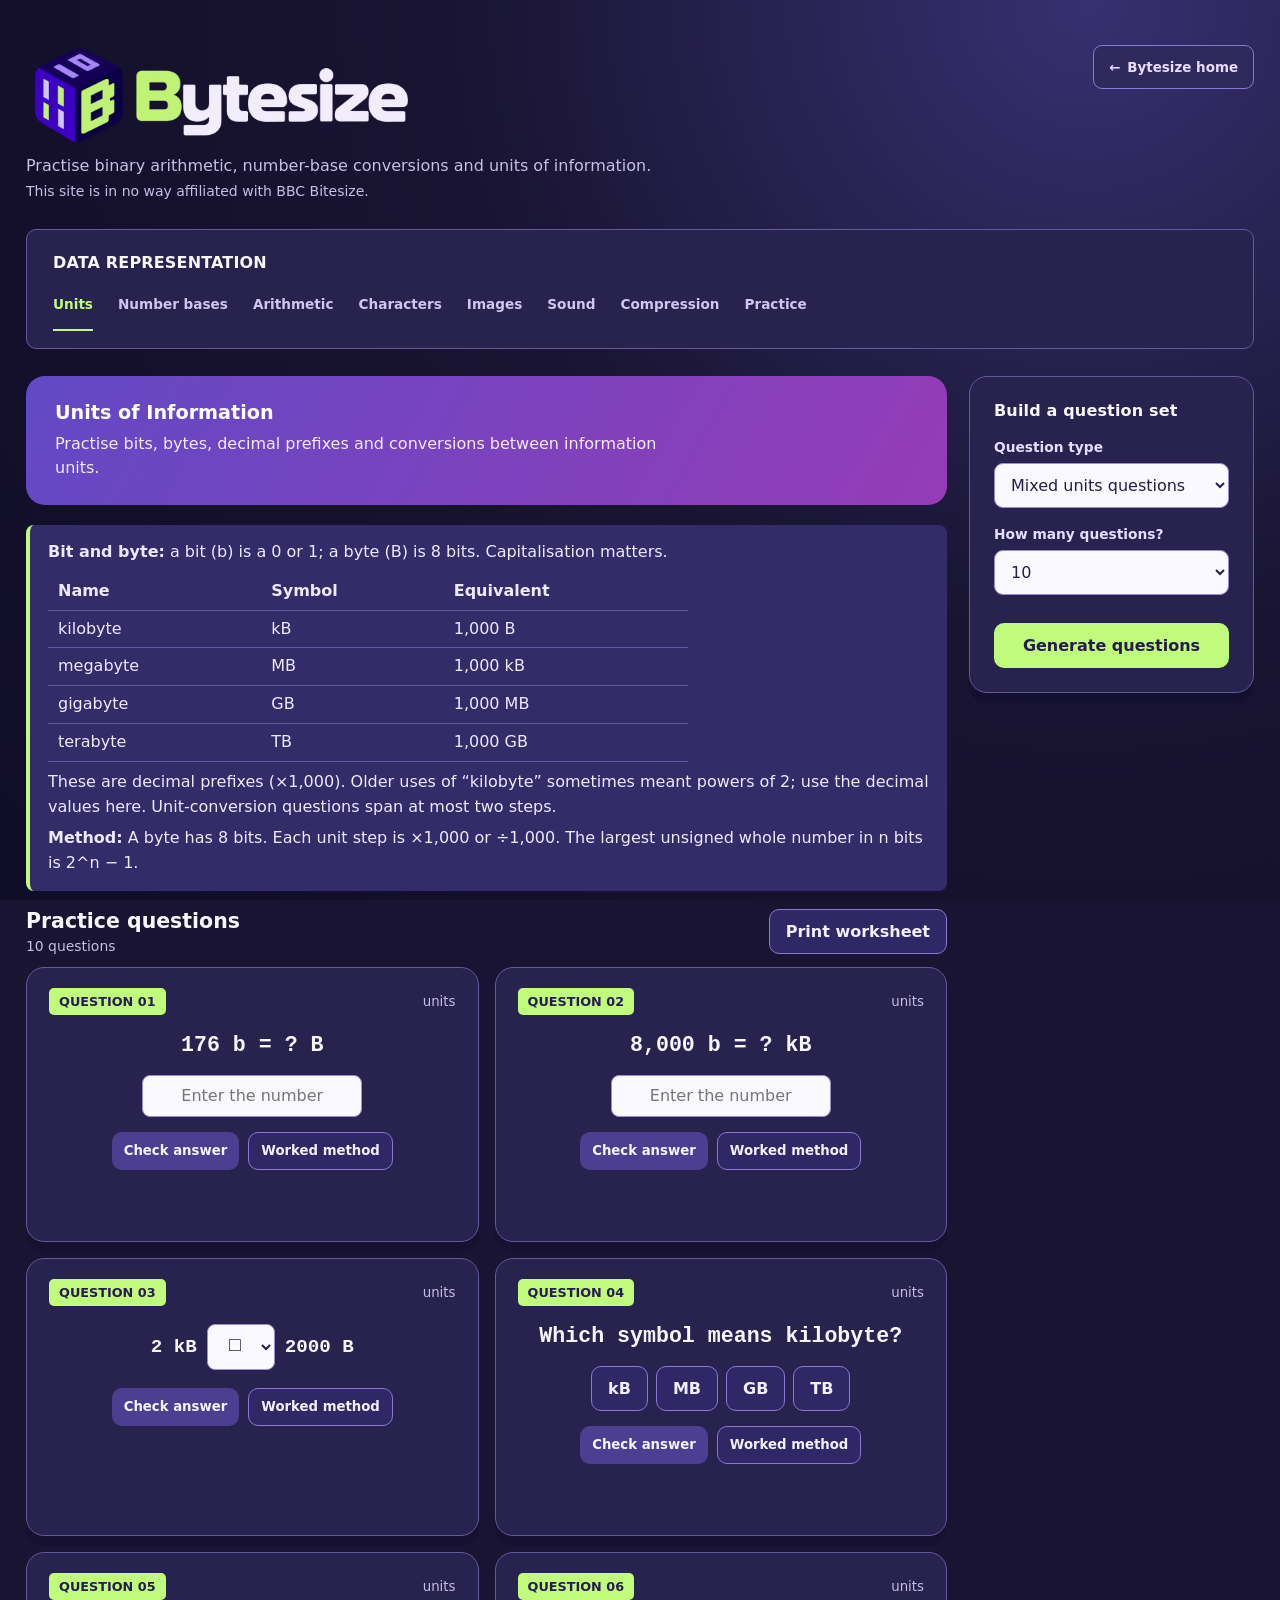
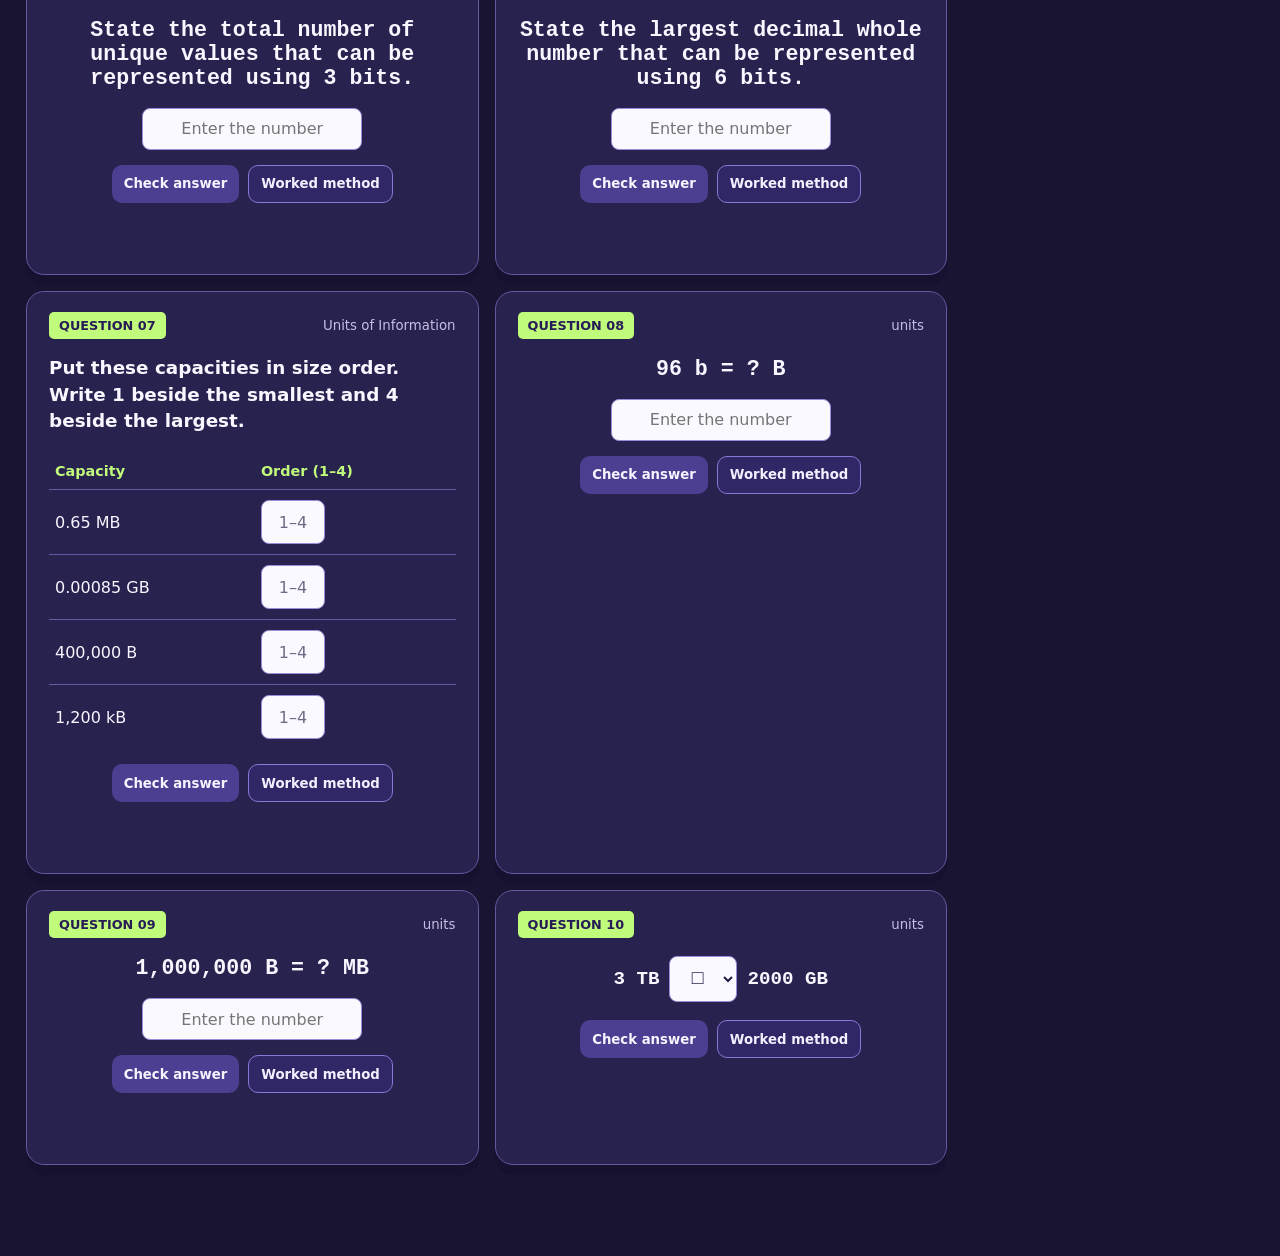
==== student/index.html @ 33aa5a90 "Publish current Bytesize student and teacher site" ====
<!doctype html>
<html lang="en">
<head>
  <meta charset="utf-8">
  <meta name="viewport" content="width=device-width, initial-scale=1">
  <meta name="theme-color" content="#102b46">
  <meta name="description" content="Practise binary addition and logical binary shifts with up to eight bits, instant feedback and printable questions.">
  <title>Bytesize | Computer Science Practice</title>
  <link rel="icon" type="image/svg+xml" href="data:image/svg+xml,%3Csvg xmlns='http://www.w3.org/2000/svg' viewBox='0 0 64 64'%3E%3Crect width='64' height='64' rx='14' fill='%23102b46'/%3E%3Ctext x='10' y='43' font-family='monospace' font-size='29' font-weight='bold' fill='%2365d1d0'%3E01%3C/text%3E%3C/svg%3E">
  <style>
    :root{font-family:Inter,ui-sans-serif,system-ui,-apple-system,BlinkMacSystemFont,"Segoe UI",sans-serif;color:#19334a;background:#eef4f6;font-size:16px}*{box-sizing:border-box}body{margin:0}button,input,select{font:inherit}button{cursor:pointer}button:focus-visible,input:focus-visible,select:focus-visible{outline:3px solid #eb9d39;outline-offset:3px}.shell{max-width:1220px;margin:auto;padding:28px 28px 70px}.mast{display:flex;align-items:center;gap:20px;margin-bottom:24px}.mark{width:54px;height:54px;border-radius:14px;background:#102b46;color:#66d4d0;display:grid;place-items:center;font:700 19px ui-monospace,monospace;letter-spacing:-.08em}.mast h1{font-size:clamp(1.55rem,3vw,2.2rem);line-height:1.15;letter-spacing:-.035em;margin:0}.mast p{margin:4px 0 0;color:#526c7e}.workspace{display:grid;grid-template-columns:275px minmax(0,1fr);gap:22px;align-items:start}.panel,.question{background:#fff;border:1px solid #d6e3e8;border-radius:18px;box-shadow:0 8px 30px rgba(20,60,80,.045)}.panel{padding:24px;position:sticky;top:24px}.panel h2{font-size:1rem;margin:0 0 19px;letter-spacing:.01em}.field{display:block;margin:18px 0}.field span{display:block;font-size:.86rem;font-weight:700;margin-bottom:8px}.field select,.field input{width:100%;min-height:45px;padding:9px 12px;border:1px solid #a9c0ca;border-radius:9px;background:#fff;color:#19334a}.field small{display:block;color:#607787;font-size:.78rem;line-height:1.45;margin-top:6px}.button{border:0;border-radius:10px;padding:12px 16px;font-weight:700;min-height:45px}.primary{background:#126c82;color:#fff}.primary:hover{background:#0e5367}.secondary{background:#e4f2f5;color:#145d72}.secondary:hover{background:#d5e9ee}.outline{background:#fff;border:1px solid #b6cbd2;color:#175b6b}.actions{display:flex;flex-wrap:wrap;gap:9px}.panel .button{width:100%;margin-top:10px}.lesson{background:#102b46;color:white;border-radius:18px;padding:25px 29px;margin-bottom:20px;display:flex;align-items:center;justify-content:space-between;gap:20px;overflow:hidden}.lesson h2{font-size:1.2rem;margin:0 0 8px}.lesson p{margin:0;color:#d1e7ec;line-height:1.5;max-width:640px}.lesson .chips{display:flex;gap:4px;transform:rotate(-8deg);flex-shrink:0}.chips b{background:#65d1d0;color:#102b46;display:grid;place-items:center;width:27px;height:33px;border-radius:5px;font-family:ui-monospace,monospace}.set-head{display:flex;justify-content:space-between;align-items:end;gap:14px;margin:0 0 13px}.set-head h2{margin:0;font-size:1.28rem}.set-head p{margin:5px 0 0;color:#617a88;font-size:.87rem}.set-head .actions{justify-content:flex-end}.questions{display:grid;grid-template-columns:repeat(2,minmax(0,1fr));gap:16px}.question{padding:20px 22px}.q-top{display:flex;justify-content:space-between;align-items:center;margin-bottom:16px}.badge{color:#146a7e;background:#e4f4f6;padding:6px 10px;border-radius:8px;font-weight:800;font-size:.8rem}.q-top small{color:#667f8e}.calculation{max-width:330px;margin:auto;font:600 1.25rem/1.48 ui-monospace,SFMono-Regular,Menlo,Consolas,monospace;letter-spacing:.1em}.digits{display:grid;grid-template-columns:repeat(8,1fr);text-align:center}.operand{display:flex;align-items:center}.operator{width:29px;margin-left:-29px;color:#14758a}.sum-line{border-top:2px solid #207b92;margin:9px 0 12px}.answer-row{display:flex;align-items:center;gap:10px;justify-content:center}.answer{width:235px;max-width:100%;border:1.5px solid #9db8c2;border-radius:8px;padding:9px 12px;color:#16394f;background:#f9fcfd;letter-spacing:.18em;font:600 1.13rem ui-monospace,monospace;text-align:left}.addition-answer{text-align:right}.answer::placeholder{letter-spacing:.18em;color:#a4b8bf}.q-actions{display:flex;gap:9px;align-items:center;justify-content:center;margin-top:15px}.q-actions button{font-size:.83rem;min-height:38px;padding:8px 12px}.feedback{min-height:23px;text-align:center;font-size:.85rem;margin:11px 0 0;color:#536d7d}.feedback.good{color:#167552;font-weight:700}.feedback.bad{color:#a34032;font-weight:700}.tip{border-top:1px solid #e0eaee;padding-top:12px;margin:12px 0 0;font-size:.83rem;line-height:1.5;color:#345265}.empty{padding:30px;text-align:center;color:#607787}.status{position:fixed;bottom:18px;right:18px;background:#102b46;color:white;padding:11px 16px;border-radius:9px;box-shadow:0 7px 25px #102b4633;z-index:2;font-size:.85rem}.visually-hidden{position:absolute;width:1px;height:1px;padding:0;margin:-1px;overflow:hidden;clip:rect(0,0,0,0);white-space:nowrap;border:0}
    [hidden]{display:none!important}.topic-nav{display:flex;gap:8px;margin:0 0 22px;border-bottom:1px solid #cddde3}.topic-nav button{border:0;border-bottom:3px solid transparent;background:transparent;color:#526c7e;font-weight:700;padding:12px 18px;min-height:48px}.topic-nav button[aria-selected="true"]{color:#115e73;border-bottom-color:#126c82}.shift-example{font:700 1.18rem/1.7 ui-monospace,monospace;letter-spacing:.06em;white-space:nowrap}.shift-calculation{text-align:center;margin:8px auto 16px}.shift-calculation strong{display:block;font:700 1.35rem ui-monospace,monospace;letter-spacing:.12em;color:#173c52}.shift-calculation span{display:block;color:#426477;font-size:.87rem;margin-top:8px}.shift-note{background:#e8f4f6;border-left:4px solid #2e8496;border-radius:8px;padding:14px 17px;line-height:1.55;margin:18px 0}.shift-note strong{color:#124e62}.scenarios{margin-top:26px}.scenarios h2{font-size:1.25rem}.scenario{padding:17px 20px;margin:12px 0}.scenario p{margin:0 0 12px;line-height:1.5}.scenario label{display:block;margin:9px 0;cursor:pointer}.scenario input{margin-right:8px;accent-color:#126c82}.scenario .feedback{text-align:left;margin:9px 0 0}.shift-workspace .lesson{align-items:center}
    @media(max-width:900px){.workspace{grid-template-columns:1fr}.panel{position:static;display:grid;grid-template-columns:repeat(3,1fr);gap:0 14px}.panel h2,.panel .button{grid-column:1/-1}.lesson .chips{display:none}}@media(max-width:680px){.shell{padding:20px 15px 55px}.mast{gap:12px;flex-wrap:wrap}.mast>a{margin-left:0!important}.panel{display:block}.lesson{padding:20px}.set-head{align-items:start;flex-direction:column}.set-head .actions{justify-content:start}.questions{grid-template-columns:1fr}.question{padding:19px 20px}.calculation{font-size:1.08rem}.operator{width:25px;margin-left:-25px}.answer{width:210px}.topic-nav button{flex:1;padding:10px 8px}}@media print{@page{size:A4;margin:14mm}body{background:white}.shell{max-width:none;padding:0}.mast{margin:0 0 12px}.mast>a,.mark,.panel,.lesson,.set-head .actions,.q-actions,.feedback,.tip,.status,.topic-nav,.scenarios,.shift-note{display:none!important}.workspace{display:block}.set-head{margin:0 0 9px}.questions{gap:8mm}.question{box-shadow:none;border:1px solid #adbfc5;break-inside:avoid;padding:13px 17px;border-radius:8px}.q-top{margin-bottom:10px}.answer{border:0;border-bottom:1px solid #879ca3;border-radius:0;background:none}.answer::placeholder{color:transparent}}

    .topic-choices{display:grid;gap:4px}.topic-choices label{display:flex;align-items:center;gap:9px;padding:8px 4px;cursor:pointer;line-height:1.3}.topic-choices input{width:18px;height:18px;flex:0 0 auto;accent-color:#126c82}.all-selection{gap:5px}.panel .all-selection .button{width:auto;flex:1;margin-top:9px;font-size:.82rem;padding:8px}
    .conversion-nav{flex-wrap:wrap;gap:2px 10px;margin-top:0;margin-bottom:22px}.conversion-nav button{font-size:.94rem;padding:12px 18px}.reference{background:#e8f4f6;border-left:4px solid #2e8496;border-radius:8px;padding:15px 18px;line-height:1.55;margin:0 0 18px}.reference p{margin:0 0 7px}.reference p:last-child{margin:0}.reference table{border-collapse:collapse;margin:8px 0;width:100%;max-width:640px}.reference th,.reference td{padding:6px 10px;border-bottom:1px solid #bbd5dd;text-align:left}.conversion-prompt{font:700 1.35rem ui-monospace,monospace;text-align:center;overflow-wrap:anywhere;margin:18px 0}.conversion-prompt span{display:block;font:400 .9rem Inter,ui-sans-serif,system-ui,sans-serif;color:#526c7e;margin:7px 0}.conversion-hint{color:#526c7e;text-align:center;margin:0 0 12px;font-size:.84rem}.unit-answer{width:100%;max-width:220px;min-height:42px;border:1px solid #9db8c2;border-radius:8px;text-align:center;background:#f9fcfd;color:#16394f}.unit-choices{display:flex;justify-content:center;gap:8px;flex-wrap:wrap}.unit-choices button{min-width:48px}.unit-choices button[aria-pressed="true"]{background:#126c82;color:#fff}.unit-card .answer-row{margin:12px 0}.unit-card .feedback{min-height:40px}
    @media(max-width:680px){.conversion-nav{gap:0 5px}.conversion-nav button{flex:1 1 auto;font-size:.94rem;padding:10px 8px}.reference{padding:13px}.reference table{font-size:.84rem}}
    @media print{.conversion-nav{display:none!important}.reference{border:0;padding:0;background:none}}
  
.preview-switch{display:flex;align-items:center;justify-content:space-between;gap:12px;flex-wrap:wrap;padding:10px max(18px,calc((100vw - 1360px)/2));font-size:.84rem;font-weight:700}.preview-switch nav{display:flex;gap:13px;flex-wrap:wrap}.preview-switch a{text-decoration:underline;text-underline-offset:3px}.preview-switch a:focus-visible{outline:3px solid #eb9d39;outline-offset:3px}@media print{.preview-switch{display:none!important}}

:root{color:#f6f5ff;background:#181431}body{background:radial-gradient(circle at 85% 0%,#373071 0,#181431 45%,#100d28 100%);background-attachment:fixed;min-height:100vh}.preview-switch{background:#100d27;color:#e6e1ff;border-bottom:1px solid #594c99}.preview-switch a{color:#baff70}.shell{max-width:1360px;padding:30px 26px 85px}.mast{margin-bottom:27px;gap:16px}.mast h1{font-size:clamp(2.2rem,4vw,3rem);color:#fcfaff;letter-spacing:-.06em}.mast p{color:#c5bfe4}.mark{background:#bcfa74;color:#231a48;border-radius:4px;transform:rotate(-4deg);box-shadow:6px 6px 0 #604fd0}.topic-nav{border:0;gap:8px;margin-bottom:27px}.conversion-nav button,.conversion-nav .topic-link{border:1px solid #695caf;border-radius:999px;min-height:42px;background:#2a2454;color:#e4dfff;padding:9px 17px;font-size:.91rem}.conversion-nav .topic-link{display:inline-flex;align-items:center;text-decoration:none;font-weight:700;white-space:nowrap}.conversion-nav .topic-link:hover{border-color:#c1fb7b}.topic-nav button[aria-selected=true]{color:#201844;background:#c1fb7b;border-color:#c1fb7b}.workspace{grid-template-columns:minmax(0,1fr) 285px;gap:22px}.workspace>aside{grid-column:2;grid-row:1}.workspace>main{grid-column:1;grid-row:1;min-width:0}.panel,.question{background:#28224f;border:1px solid #64589e;color:#f9f6ff;border-radius:18px;box-shadow:0 10px 0 rgba(12,8,41,.22)}.panel{top:20px}.panel h2,.set-head h2,.scenarios h2{color:#faf7ff}.field span{color:#e5dfff}.field small,.set-head p,.q-top small,.feedback,.tip{color:#c5bfe4}.lesson{background:linear-gradient(120deg,#6249c5,#953cb7);border-radius:19px}.lesson p{color:#f7eaff}.lesson .chips b{background:#c1fb7b;color:#261b56}.badge{background:#c1fb7b;color:#271b56;border-radius:5px}.primary{background:#c1fb7b;color:#251a52}.primary:hover{background:#d8ffac}.secondary{background:#4c3f91;color:#f7f4ff}.outline{background:#302767;color:#f4efff;border-color:#8a78d6}.operator{color:#c7fc91}.sum-line{border-color:#c1fb7b}.reference,.shift-note{background:#342c69;border-left-color:#c1fb7b;color:#ede9ff}.reference th,.reference td{border-bottom-color:#6559a4}.conversion-prompt span,.shift-calculation span{color:#d0c7ee}.shift-calculation strong{color:#fff}.unit-choices button[aria-pressed=true]{background:#c1fb7b;color:#261b56}.tip{border-color:#6155a1}.answer,.unit-answer,.field input,.field select{background:#faf9ff;color:#241e47;border-color:#9b8cda}.topic-choices label{color:#f0eaff}.topic-choices input{accent-color:#c1fb7b}.status{background:#c1fb7b;color:#261b56}
@media(max-width:950px){.workspace{grid-template-columns:1fr}.workspace>aside,.workspace>main{grid-column:auto;grid-row:auto}}
@media(max-width:680px){.conversion-nav button{flex:1 1 auto}.shell{padding:20px 15px 55px}}
@media print{body,:root{background:white;color:#19334a}.preview-switch{display:none!important}.workspace{display:block}.panel,.question{background:white;color:#19334a;border-color:#adbfc5}}


.mast{display:block}.logo-heading{margin:0}.site-logo{display:block;width:clamp(250px,34vw,390px);height:auto;max-width:100%}.mast p{margin:-4px 0 0;color:#c5bfe4}@media(max-width:680px){.site-logo{width:min(310px,100%)}.mast p{margin-top:0}}@media print{.site-logo{display:none}.logo-heading::after{content:"Bytesize";display:block;font-size:1.5rem;color:#19334a}.mast p{color:#19334a}}
.mast .disclaimer{margin-top:7px;color:#c5bfe4;font-size:.875rem;line-height:1.4}

.rank-card{min-width:0}.rank-prompt{font-size:1.15rem;font-weight:700;line-height:1.45;margin:8px 0 18px}.rank-table{width:100%;border-collapse:collapse}.rank-table th,.rank-table td{padding:10px 6px;border-bottom:1px solid #6559a4;text-align:left}.rank-table th{color:#c1fb7b;font-size:.9rem}.rank-table tr:last-child td{border-bottom:0}.rank-table input{width:64px;max-width:100%;min-height:44px;text-align:center;background:#faf9ff;color:#241e47;border:1px solid #9b8cda;border-radius:8px}.rank-table input::placeholder{color:#716a86}@media(max-width:680px){.rank-table th,.rank-table td{padding:10px 5px}}
@media print{.rank-table input{border:0;border-bottom:1px solid #879ca3;border-radius:0;background:white}.rank-table input::placeholder{color:transparent}}

.answer-row:empty{display:none}.compare-line{display:flex;align-items:center;justify-content:center;gap:10px;flex-wrap:wrap;font:700 1.2rem ui-monospace,monospace}.compare-select{width:68px;min-height:46px;border:1px solid #9b8cda;border-radius:8px;background:#faf9ff;color:#241e47;text-align:center;font:700 1.2rem ui-monospace,monospace}.compare-line span{display:inline!important;margin:0!important;color:inherit!important;font:inherit!important}@media print{.compare-select{background:white;border:0;border-bottom:1px solid #879ca3;border-radius:0}}

/* Bitmap quiz inside the main, single-file experience. */
#bitmap-section .bitmap-layout{display:grid;grid-template-columns:minmax(0,1.08fr) minmax(340px,.92fr);gap:22px;align-items:start}#bitmap-section .panel{position:static;min-width:0;padding:22px}#bitmap-section .panel h2{font-size:1.3rem;margin:0 0 12px}#bitmap-section .image-head{display:flex;align-items:center;justify-content:space-between;gap:12px;flex-wrap:wrap}#bitmap-section .hint{color:#d0c7ee;line-height:1.5;margin:0 0 18px}#bitmap-section .pixel-stage{overflow:auto;max-width:100%;background:#342c69;border:1px solid #6559a4;border-radius:10px;padding:20px;text-align:center}#bitmap-section .pixel-frame{display:inline-block;position:relative;line-height:0;padding:0 0 24px 24px;margin:18px 0 0 4px}#bitmap-section .pixel-frame canvas{display:block;border:2px solid #c1fb7b;image-rendering:pixelated;max-width:none}#bitmap-section .axis{position:absolute;color:#ded5ff;font-size:14px;line-height:1;font-weight:700}#bitmap-section .axis.top{top:-15px;left:50%;transform:translateX(-50%)}#bitmap-section .axis.left{top:50%;left:-15px;transform:translateY(-50%) rotate(-90deg);white-space:nowrap}#bitmap-section .palette-wrap{margin-top:18px}#bitmap-section .palette-title{font-weight:700;margin:0 0 8px}#bitmap-section .palette-scroll{overflow-x:auto;max-width:100%}#bitmap-section .palette-table{border:1px solid #6559a4;border-collapse:collapse;width:max-content}#bitmap-section .palette-table td{padding:0;border-right:1px solid #6559a4}#bitmap-section .swatch{display:block;width:28px;height:28px}#bitmap-section .binary-hint{margin-top:18px}#bitmap-section .binary-hint summary{cursor:pointer;display:inline-block;border:2px solid #8a78d6;border-radius:9px;padding:11px 16px;font-weight:750;color:#f4efff;background:#302767}#bitmap-section .binary-hint summary:hover{background:#40347d}#bitmap-section .binary-hint summary:focus-visible{outline:3px solid #c1fb7b;outline-offset:3px}#bitmap-section .binary-grid-wrap{overflow:auto;max-width:100%;margin-top:12px;background:#342c69;padding:12px;border-radius:8px}#bitmap-section .binary-grid{display:grid;width:max-content;gap:1px;background:#6559a4;border:1px solid #6559a4}#bitmap-section .binary-cell{font-family:ui-monospace,SFMono-Regular,Consolas,monospace;font-size:13px;line-height:1.2;text-align:center;padding:7px 4px;min-width:34px;background:#faf9ff;color:#241e47}#bitmap-section .note{color:#d0c7ee;font-size:.96rem;line-height:1.5;margin:16px 0 0}#bitmap-section form{display:grid;gap:14px}#bitmap-section .question{background:#30295c;border:1px solid #6559a4;border-radius:12px;padding:15px;box-shadow:none}#bitmap-section .question label{display:block;font-weight:690;line-height:1.4;margin-bottom:10px}#bitmap-section .answer-line{display:flex;align-items:center;gap:9px}#bitmap-section .question input{width:130px;max-width:65%;border:2px solid #9b8cda;border-radius:8px;padding:10px 12px;font:inherit;font-size:1.1rem;background:#faf9ff;color:#241e47}#bitmap-section .question input:focus{outline:3px solid #c1fb7b;outline-offset:2px}#bitmap-section .unit{font-weight:650;color:#d0c7ee}#bitmap-section .feedback{min-height:0;margin:10px 0 0;line-height:1.45;font-weight:650;text-align:left}#bitmap-section .feedback:empty{display:none}#bitmap-section .correct{background:#204839;border-color:#75d6a5}#bitmap-section .correct .feedback{color:#b9f9d4}#bitmap-section .incorrect{background:#542d49;border-color:#eb9aaa}#bitmap-section .incorrect .feedback{color:#ffd1d9}#bitmap-section .actions{display:flex;flex-wrap:wrap;gap:10px;margin-top:6px}#bitmap-section button{font:inherit;font-weight:750;border-radius:9px;padding:12px 17px;cursor:pointer;min-height:46px}#bitmap-section button:focus-visible{outline:3px solid #c1fb7b;outline-offset:3px}#bitmap-section .primary{background:#c1fb7b;color:#251a52;border:2px solid #c1fb7b}#bitmap-section .primary:hover{background:#d8ffac}#bitmap-section .secondary{background:#302767;color:#f4efff;border:2px solid #8a78d6}#bitmap-section .secondary:hover{background:#40347d}#bitmap-section .summary{min-height:1.5em;font-weight:750;color:#c1fb7b;margin:15px 0 0}@media(max-width:820px){#bitmap-section .bitmap-layout{grid-template-columns:1fr}#bitmap-section .panel{padding:18px}#bitmap-section .pixel-stage{padding:12px}}@media print{#bitmap-section .panel{box-shadow:none}#bitmap-section .binary-hint{display:none}}

/* Clearly show completed answers across the entire card. */
.unit-card{transition:background-color .22s ease,border-color .22s ease,box-shadow .22s ease}.unit-card:has(.feedback.good){background:#214c43;border-color:#8ce7ae;box-shadow:0 9px 0 rgba(11,36,30,.3),0 0 0 1px rgba(167,255,198,.16)}.unit-card:has(.feedback.good) .feedback.good{color:#c7ffdc}.unit-card:has(.feedback.good) .q-top small{color:#d2f5de}@media print{.unit-card:has(.feedback.good){background:white;color:#19334a;border-color:#adbfc5;box-shadow:none}}

/* Keep the Full Practice controls reachable within a short viewport. */
@media (min-width:600px){#all-practice-section>aside.panel{max-height:calc(100dvh - 40px);overflow-y:auto;overscroll-behavior:contain;scrollbar-color:#8a78d6 #28224f;scrollbar-width:thin}#all-practice-section>aside.panel:focus-visible{outline:3px solid #c1fb7b;outline-offset:3px}}

/* Use the same whole-card success state across every practice topic. */
.question:has(> .feedback.good){background:#214c43;border-color:#8ce7ae;box-shadow:0 9px 0 rgba(11,36,30,.3),0 0 0 1px rgba(167,255,198,.16);color:#f4fff7;transition:background-color .22s ease,border-color .22s ease,box-shadow .22s ease}
.question:has(> .feedback.good) .feedback.good{color:#c7ffdc}
.question:has(> .feedback.good) .q-top small,.question:has(> .feedback.good) .conversion-prompt span,.question:has(> .feedback.good) .shift-calculation span,.question:has(> .feedback.good) .tip{color:#d2f5de}
@media print{.question:has(> .feedback.good){background:white;color:#19334a;border-color:#adbfc5;box-shadow:none}}
@media print{.question input::placeholder{color:transparent!important;opacity:0!important}}
.effect-prompt{font-size:1.04rem;line-height:1.55;margin:5px 0 20px}
.shift-direction-options{border:0;padding:0;margin:18px 0}.shift-direction-options legend{font-size:.86rem;font-weight:700;margin-bottom:8px}.shift-direction-options label{display:inline-flex;align-items:center;gap:6px;margin-right:18px;cursor:pointer}.shift-direction-options input{accent-color:#c1fb7b;width:18px;height:18px}

.bitmap-extra{margin-top:32px}.bitmap-extra h3{font-size:1.15rem;margin:0 0 12px}.bitmap-extra p{line-height:1.55}.bitmap-extra .set-head{margin-top:24px}.bitmap-extra select{font:inherit;padding:8px;border-radius:8px}.bitmap-extra textarea{width:100%;min-height:100px;font:inherit;padding:10px;border-radius:8px;background:#faf9ff;color:#241e47}.bitmap-extra .model-answer{margin-top:12px;line-height:1.55}.bitmap-extra pre{font-size:1rem;line-height:1.8;overflow:auto}.mini-pixel-grid{display:grid;grid-template-columns:repeat(6,36px);gap:2px;width:max-content;border:2px solid #9b8cda;background:#9b8cda;margin:16px 0}.mini-pixel-grid .pixel{width:36px;height:36px;padding:0!important;border:0!important;border-radius:0!important;min-height:36px!important}.mini-pixel-grid button:focus-visible{outline:3px solid #c1fb7b;outline-offset:2px;z-index:1}.code-key{display:flex;gap:14px;flex-wrap:wrap;margin:15px 0}.code-key span{display:inline-flex;align-items:center;gap:7px}.code-key i{width:25px;height:25px;border:1px solid #9b8cda}.encode-row{display:flex;align-items:center;gap:10px;margin:10px 0}.encode-row input{width:100%!important;max-width:100%!important;min-width:0}.bitmap-extra .question label{font-size:1rem}.bitmap-extra .correct{background:#214c43;border-color:#8ce7ae}@media(max-width:550px){.bitmap-extra .questions{grid-template-columns:1fr}.bitmap-extra .set-head{flex-direction:column;align-items:flex-start}}@media print{.bitmap-extra .set-head button,.bitmap-extra .q-actions,.bitmap-extra .model-answer{display:none!important}.bitmap-extra textarea::placeholder{color:transparent!important}.mini-pixel-grid .pixel{-webkit-print-color-adjust:exact;print-color-adjust:exact}.bitmap-extra .question{break-inside:avoid}}


#character-encoding-section{min-width:0}.encoding-intro{line-height:1.6;color:#ded5ff}.encoding-controls{margin:24px 0;display:flex;gap:12px;flex-wrap:wrap;align-items:center}.encoding-controls p{flex-basis:100%;font-weight:700;color:#c1fb7b}.encoding-sources{padding:18px;border:1px solid #6559a4;border-radius:12px;line-height:1.6}.encoding-sources a{color:#c1fb7b}.encoding-sources li{margin:10px 0}.encoding-card{min-width:0}.encoding-card h3{font-size:1.12rem;margin:0 0 12px}.encoding-card p{line-height:1.55}.encoding-card table{border-collapse:collapse;width:100%;margin:12px 0}.encoding-card th,.encoding-card td{padding:8px;border:1px solid #8a78d6;text-align:center}.encoding-card th{font-size:.9rem}.encoding-card input[type=text]{width:100%;min-width:0;max-width:100%;padding:10px;background:#faf9ff;color:#241e47;border:1px solid #9b8cda;border-radius:6px;font:inherit}.encoding-card label{display:block;margin:12px 0 6px}.encoding-card textarea{width:100%;min-height:115px;padding:10px;border-radius:8px;font:inherit;color:#241e47;background:#faf9ff}.encoding-card .marking{margin-top:15px;line-height:1.55}.encoding-card .marking label{display:flex;gap:9px;align-items:flex-start}.encoding-card .marking input{flex:none;margin-top:5px;accent-color:#c1fb7b}.encoding-card .q-actions{flex-wrap:wrap}.encoding-card .answer-key{font-size:.95rem;color:#d2f5de}.encoding-card code{font-size:1.05rem;overflow-wrap:anywhere}.encoding-card .encoding-table-wrap{overflow-x:auto}.encoding-card .feedback{min-height:1.5em}.encoding-card .q-top small{white-space:nowrap}.encoding-card .self-score{color:#c1fb7b;font-weight:700}.encoding-card .encoding-given{font-weight:700}
@media print{#character-encoding-section .encoding-controls,#character-encoding-section .encoding-sources,#character-encoding-section .marking,#character-encoding-section .self-score{display:none!important}#character-encoding-section textarea::placeholder{color:transparent!important}#character-encoding-section .encoding-intro{color:#19334a}#character-encoding-section .question{break-inside:avoid}#character-encoding-section textarea{border:1px solid #879ca3;min-height:100px}#character-encoding-section .questions{grid-template-columns:1fr}#character-encoding-section input{color:#19334a}}
.encoding-columns{display:grid;grid-template-columns:1fr 1fr;gap:16px}.encoding-columns h4{margin:10px 0}
</style>
<style>
@media print{
 #bitmap-section .panel{display:block!important;padding:12px;border:1px solid #adbfc5;break-inside:avoid}
 #bitmap-section .bitmap-layout,#bitmap-section .questions{display:block}
 #bitmap-section .panel,#bitmap-section .question{margin-bottom:6mm;background:white!important;color:#19334a!important;box-shadow:none}
 #bitmap-section .actions,#bitmap-section .q-actions,#bitmap-section #new-image,#bitmap-section .summary,#bitmap-section .binary-hint,#bitmap-section .model-answer{display:none!important}
 #bitmap-section .hint,#bitmap-section .note,#bitmap-section .unit,#bitmap-section .axis{color:#19334a}
 #bitmap-section .pixel-stage{overflow:visible;background:white;border-color:#adbfc5;padding:10px}
 #bitmap-section .pixel-frame canvas{max-width:100%;height:auto;border-color:#19334a}
 #bitmap-section .palette-scroll{overflow:visible}
 #bitmap-section .palette-table{width:100%}
 #bitmap-section .palette-table tr{display:flex;flex-wrap:wrap}
 #bitmap-section .swatch,#bitmap-section .code-key i,#bitmap-section .mini-pixel-grid{-webkit-print-color-adjust:exact;print-color-adjust:exact}
 #bitmap-section input,#bitmap-section textarea{background:white;color:#19334a;border:1px solid #879ca3}
 #bitmap-section input::placeholder,#bitmap-section textarea::placeholder{color:transparent!important;opacity:0!important}
 #bitmap-section .mini-pixel-grid .pixel{border:1px solid #879ca3!important}
 #bitmap-section #bitmap-draw-grid .pixel{background:white!important}
 #bitmap-section .bitmap-extra{break-before:page}
 #bitmap-section #bitmap-convert-heading{break-before:page;page-break-before:always;break-after:avoid-page}
}
</style>
<style>
#data-compression-section{color-scheme:dark;--bg:#211b46;--card:#30295c;--line:#695ba0;--text:#f6f3ff;--muted:#d0c7ee;--lime:#c1fb7b}#data-compression-section *{box-sizing:border-box}#data-compression-section{margin:0;background:var(--bg);color:var(--text);font:16px/1.55 system-ui,-apple-system,Segoe UI,sans-serif}#data-compression-section .compression-main{max-width:1120px;margin:auto;padding:28px 24px 60px}#data-compression-section header{margin-bottom:24px}#data-compression-section .logo{width:260px;height:auto;display:block}#data-compression-section .eyebrow{font-size:14px;letter-spacing:.06em;text-transform:uppercase;color:var(--lime);font-weight:750}#data-compression-section h1{font-size:clamp(1.8rem,4vw,2.6rem);line-height:1.15;margin:12px 0}#data-compression-section h2{font-size:1.35rem;margin:0 0 10px}#data-compression-section h3{font-size:1.1rem;margin:6px 0 12px}#data-compression-section p{margin:8px 0 14px}#data-compression-section .muted{color:var(--muted)}#data-compression-section .toolbar{display:flex;gap:12px;flex-wrap:wrap;margin:22px 0 16px}#data-compression-section button,#data-compression-section select,#data-compression-section input,#data-compression-section textarea{font:inherit}#data-compression-section button{min-height:46px;padding:10px 17px;border:1px solid var(--line);border-radius:9px;cursor:pointer;background:#382e71;color:var(--text);font-weight:720}#data-compression-section button:hover{background:#493b90}#data-compression-section button.primary{background:var(--lime);color:#241b48;border-color:var(--lime)}#data-compression-section button.primary:hover{background:#dcffb0}#data-compression-section :focus-visible{outline:3px solid var(--lime);outline-offset:3px}#data-compression-section a{color:var(--lime)}#data-compression-section .summary{border:1px solid var(--line);border-radius:10px;padding:14px 18px;color:var(--muted)}#data-compression-section .page{margin-top:32px}#data-compression-section .section-title{display:flex;align-items:center;gap:13px;margin-bottom:14px}#data-compression-section .section-title .number{background:var(--lime);color:#241b48;width:36px;height:36px;border-radius:8px;text-align:center;line-height:36px;font-weight:800}#data-compression-section .section-title h2{margin:0}#data-compression-section .grid{display:grid;grid-template-columns:1fr 1fr;gap:18px}#data-compression-section .question,#data-compression-section .figure{background:var(--card);border:1px solid var(--line);border-radius:14px;padding:22px;margin-bottom:18px;min-width:0}#data-compression-section .question.correct{background:#204839;border-color:#80d7a1}#data-compression-section .q-top{display:flex;justify-content:space-between;gap:10px;font-size:14px;color:var(--muted);font-weight:750;margin-bottom:10px}#data-compression-section .tag{color:var(--lime)}#data-compression-section label{display:block;margin:10px 0 6px;font-weight:600}#data-compression-section input[type=text],#data-compression-section input[type=number],#data-compression-section select,#data-compression-section textarea{border:1px solid #ac9cdd;border-radius:7px;color:#261f45;background:#faf9ff;padding:10px 12px;max-width:100%;min-height:44px}#data-compression-section input.short{width:135px}#data-compression-section input.wide{width:100%;font-family:ui-monospace,monospace}#data-compression-section textarea{width:100%;min-height:95px;resize:vertical}#data-compression-section .field{margin-bottom:12px}#data-compression-section .actions{display:flex;flex-wrap:wrap;gap:10px;margin-top:16px}#data-compression-section .feedback{font-weight:700;margin-top:12px}#data-compression-section .feedback:empty{display:none}#data-compression-section .feedback.good{color:#c7ffdc}#data-compression-section .feedback.bad{color:#ffccdb}#data-compression-section details{margin-top:14px}#data-compression-section summary{cursor:pointer;font-weight:700}#data-compression-section details label{font-weight:400;display:flex;gap:10px;align-items:baseline}#data-compression-section input[type=checkbox]{width:19px;height:19px;accent-color:var(--lime)}#data-compression-section .model{color:var(--muted);line-height:1.6}#data-compression-section .working{min-height:70px}#data-compression-section .figure{background:#292253}#data-compression-section .figure-title{font-weight:750;margin-bottom:8px}#data-compression-section .tree{display:block;width:100%;max-width:720px;margin:0 auto;height:auto}#data-compression-section .tree line{stroke:#c3b4ee;stroke-width:2.5}#data-compression-section .tree circle{fill:#392f6b;stroke:#ac9cdd;stroke-width:2}#data-compression-section .tree rect.node{fill:var(--lime);stroke:#d3ffad;stroke-width:2}#data-compression-section .tree text{font:700 24px system-ui;text-anchor:middle;dominant-baseline:middle;fill:#f6f3ff}#data-compression-section .tree text.leaf{fill:#251d46}#data-compression-section .tree rect.edge-bg{fill:#292253}#data-compression-section .tree .edge{fill:#fff;font-size:24px}#data-compression-section .tree-note{font-size:14px;color:var(--muted);margin:8px 0 0}#data-compression-section .table-wrap{overflow:auto}#data-compression-section table{border-collapse:collapse;width:100%;margin:12px 0}#data-compression-section th,#data-compression-section td{padding:10px 12px;border:1px solid var(--line);text-align:left}#data-compression-section th{background:#3b316e;font-weight:750}#data-compression-section td input{width:100%;min-width:65px}#data-compression-section code,#data-compression-section .bits{font-family:ui-monospace,monospace;word-break:break-all}#data-compression-section .bits{display:block;background:#211b46;border:1px solid var(--line);border-radius:8px;padding:12px 15px;letter-spacing:.09em;font-size:1.15rem}#data-compression-section .inline-fields{display:flex;gap:16px;flex-wrap:wrap}#data-compression-section .inline-fields .field{flex:1;min-width:140px}#data-compression-section .source-note{font-size:14px;margin-top:30px;color:var(--muted)}#data-compression-section .print-only{display:none}#data-compression-section .print-line{display:none}#data-compression-section .step{font-size:14px;color:var(--muted)}#data-compression-section .print-head{display:none}#data-compression-section .dual{display:grid;grid-template-columns:1.35fr 1fr;gap:20px;align-items:start}#data-compression-section .notice{font-size:14px;color:var(--muted)}@media(max-width:700px){#data-compression-section .compression-main{padding:20px 15px 45px}#data-compression-section .grid,#data-compression-section .dual{grid-template-columns:1fr}#data-compression-section .question,#data-compression-section .figure{padding:17px}#data-compression-section th,#data-compression-section td{padding:8px}#data-compression-section .toolbar button{flex:1}#data-compression-section .tree{min-width:340px}#data-compression-section .figure{overflow:auto}}@media print{@page compression-sheet{size:A4;margin:13mm}#data-compression-section *{-webkit-print-color-adjust:exact;print-color-adjust:exact}#data-compression-section{background:white;color:#182a39;font-size:10pt;line-height:1.35}#data-compression-section .compression-main{max-width:none;padding:0}#data-compression-section header,#data-compression-section .toolbar,#data-compression-section .summary,#data-compression-section .actions,#data-compression-section .feedback,#data-compression-section .marking,#data-compression-section .source-note,#data-compression-section .notice,#data-compression-section .screen-only{display:none!important}#data-compression-section .print-only,#data-compression-section .print-head{display:block}#data-compression-section .print-head{border-bottom:1.5px solid #263a4a;padding-bottom:4mm;margin-bottom:5mm}#data-compression-section .print-head h1{font-size:18pt;margin:0 0 3mm}#data-compression-section .print-head p{margin:2mm 0}#data-compression-section .page{margin:0;break-before:page;page-break-before:always}#data-compression-section .page:first-of-type{break-before:auto;page-break-before:auto}#data-compression-section .section-title{margin:0 0 4mm}#data-compression-section .section-title h2{font-size:14pt}#data-compression-section .section-title .number{background:white;color:#182a39;border:1px solid #53626c;width:27px;height:27px;line-height:25px}#data-compression-section .grid{display:block}#data-compression-section .question,#data-compression-section .figure{background:white!important;color:#182a39;border:1px solid #a5b0b6;box-shadow:none;border-radius:5px;padding:3mm 4mm;margin:0 0 4mm;break-inside:avoid}#data-compression-section .q-top,#data-compression-section .tag,#data-compression-section .muted,#data-compression-section .tree-note,#data-compression-section .step{color:#354a56}#data-compression-section .q-top{font-size:9pt;margin-bottom:2mm}#data-compression-section h3{font-size:11pt;margin:1mm 0 2mm}#data-compression-section p{margin:2mm 0 3mm}#data-compression-section label{margin:2mm 0 1mm}#data-compression-section input,#data-compression-section textarea,#data-compression-section select{display:none!important}#data-compression-section .print-line{display:block;min-height:8mm;border-bottom:1px solid #8899a3;width:100%}#data-compression-section .field .print-line{max-width:100%}#data-compression-section .written-lines{height:23mm;background:repeating-linear-gradient(to bottom,transparent 0,transparent 7mm,#b7c1c7 7mm,#b7c1c7 7.2mm)}#data-compression-section .working-lines{height:15mm;background:repeating-linear-gradient(to bottom,transparent 0,transparent 7mm,#b7c1c7 7mm,#b7c1c7 7.2mm)}#data-compression-section .field{margin-bottom:2mm}#data-compression-section .inline-fields{gap:5mm}#data-compression-section .inline-fields .field{min-width:0}#data-compression-section .tree{min-width:0;max-height:55mm;max-width:100%}#data-compression-section .tree line{stroke:#435967}#data-compression-section .tree circle{fill:white;stroke:#435967}#data-compression-section .tree rect.node{fill:white;stroke:#435967}#data-compression-section .tree text,#data-compression-section .tree text.leaf,#data-compression-section .tree .edge{fill:#182a39}#data-compression-section .tree rect.edge-bg{fill:white}#data-compression-section .bits{background:white;color:#182a39;border-color:#9eafb9;padding:2mm 3mm;font-size:11pt;margin:2mm 0}#data-compression-section table{margin:2mm 0}#data-compression-section th,#data-compression-section td{border-color:#9eafb9;padding:2mm 3mm}#data-compression-section th{background:#eef1f3}#data-compression-section .dual{grid-template-columns:1.3fr 1fr;gap:5mm}#data-compression-section .figure{padding:2mm 3mm}#data-compression-section .figure-title{margin-bottom:1mm}#data-compression-section .page-footer{text-align:right;font-size:9pt;margin-top:2mm}#data-compression-section .select-options{font-size:9pt}#data-compression-section .page-three .question{margin-bottom:5mm}#data-compression-section .page:last-of-type .tree{max-height:45mm}#data-compression-section .page:last-of-type .working-lines{height:8mm}}#data-compression-section .choices{border:0;padding:0;margin:15px 0}#data-compression-section .choices legend{font-weight:650;margin-bottom:8px}#data-compression-section .choice{position:relative;display:flex;gap:12px;align-items:center;font-weight:400;border:1px solid var(--line);padding:12px;border-radius:8px;cursor:pointer}#data-compression-section .choice input{position:absolute;opacity:0;width:1px;height:1px}#data-compression-section .lozenge{display:inline-block;flex:0 0 28px;width:28px;height:16px;border:2px solid #c1b2e9;border-radius:50%;background:transparent}#data-compression-section .choice input:checked+.lozenge{background:var(--lime);border-color:var(--lime)}#data-compression-section .choice:has(input:focus-visible){outline:3px solid var(--lime);outline-offset:2px}#data-compression-section .choice b{min-width:16px}#data-compression-section .choice .print-only{display:none}@media print{#data-compression-section .choices{margin:3mm 0}#data-compression-section .choice{padding:2mm;border:0;border-radius:0;break-inside:avoid;margin:1mm 0;gap:3mm}#data-compression-section .choice input:checked+.lozenge,#data-compression-section .lozenge{background:white!important;border:1.5px solid #182a39!important;flex-basis:7mm;width:7mm;height:4mm}#data-compression-section .choices legend .print-only{display:inline}#data-compression-section .choice b{min-width:4mm}}#data-compression-section .tree rect.node.missing-node{fill:#ffce78;stroke:#ffe7b7;stroke-width:3;stroke-dasharray:5 3}@media print{#data-compression-section .tree rect.node.missing-node{fill:#fff0d0;stroke:#182a39;stroke-width:3;stroke-dasharray:5 3}}
#data-compression-section .compression-main{max-width:none;padding:0 0 32px}#data-compression-section{background:transparent}#data-compression-section .feedback{text-align:left}#data-compression-section .question{box-shadow:none}#data-compression-section .choices{min-width:0}
@media print{#data-compression-section{page:compression-sheet}body:has(#data-compression-section:not([hidden])) .mast{display:none!important}#data-compression-section .compression-main{padding:0}#data-compression-section .question .feedback{display:none!important}}

</style><style>#sound-section{--sound-lime:#c1fb7b;--sound-teal:#6de0ef;--sound-border:#7467a8}#sound-section .sound-intro{padding:20px 0}#sound-section h2{margin:0 0 8px}#sound-section p{line-height:1.55}#sound-section .sound-lab{background:#292353;border:1px solid var(--sound-border);border-radius:14px;padding:24px;margin-bottom:30px}#sound-section .sound-lab-layout{display:grid;grid-template-columns:minmax(230px,.8fr) minmax(0,1.8fr);gap:28px}#sound-section .sound-sliders label{display:flex;justify-content:space-between;gap:12px;font-weight:750;flex-wrap:wrap}#sound-section output{color:var(--sound-lime)}#sound-section input[type=range]{display:block;width:100%;accent-color:var(--sound-lime);margin:16px 0;min-height:28px;cursor:pointer}#sound-section .sound-sliders p{font-size:14px;color:#d0c7ee;margin:0 0 24px}#sound-section .sound-graph-wrap{background:#211b46;border:1px solid var(--sound-border);border-radius:10px;overflow:auto;padding:8px}#sound-section #sound-wave{width:100%;min-width:450px;display:block}#sound-section svg text{font:16px system-ui;fill:#eee7ff}#sound-section .sound-gridline{stroke:#5e538a;stroke-width:1}#sound-section .sound-axis{stroke:#b6a9df;stroke-width:1.5}#sound-section .sound-line{fill:none;stroke:var(--sound-teal);stroke-width:2.5}#sound-section .sound-stem{stroke:#c1fb7b;stroke-width:1.2;opacity:.65}#sound-section .sound-dot{fill:#c1fb7b;stroke:#211b46;stroke-width:1}#sound-section .sound-legend{display:flex;gap:20px;flex-wrap:wrap;font-size:14px;margin-top:12px}#sound-section .sound-legend span{display:flex;gap:8px;align-items:center}#sound-section .sound-legend i{display:inline-block;width:22px;height:4px}#sound-section .sound-analogue{background:var(--sound-teal)}#sound-section .sound-digital{background:var(--sound-lime)}#sound-section .sound-note{color:#d0c7ee;font-size:14px}#sound-section .sound-timeline,#sound-section .sound-size-track{height:16px;background:#171331;border:1px solid #7467a8;border-radius:4px;margin:8px 0}#sound-section #sound-duration-fill{height:100%;background:var(--sound-lime)}#sound-section .sound-timeline-labels{display:flex;justify-content:space-between;font-size:13px;color:#d0c7ee}#sound-section .sound-results{display:grid;grid-template-columns:1fr 1fr 1.4fr;gap:15px;margin-top:24px}#sound-section .sound-results>div{background:#342c68;border:1px solid var(--sound-border);border-radius:10px;padding:16px}#sound-section .sound-results span{display:block;color:#d0c7ee;font-size:14px}#sound-section .sound-results strong{display:block;font-size:1.5rem;color:var(--sound-lime);margin:6px 0;overflow-wrap:anywhere}#sound-section .sound-formula{padding:18px 0}#sound-section .sound-formula strong{font-size:1.15rem}#sound-section .sound-formula p{font-size:14px;margin:8px 0}#sound-section .sound-compare{display:grid;grid-template-columns:1fr 1fr;gap:0 20px}#sound-section .sound-compare>p{grid-column:1/-1}#sound-section .sound-size-track span{display:block;height:100%;background:#ae9ceb}#sound-section #sound-current-bar{background:var(--sound-lime)}#sound-section .sound-controls label{display:inline-flex;align-items:center;gap:10px}#sound-section select{font:inherit;padding:9px;border-radius:8px}#sound-section .sound-question-page{display:grid;grid-template-columns:1fr 1fr;gap:18px;margin-bottom:18px}#sound-section .sound-card{padding:22px;background:#30295c;border:1px solid var(--sound-border);border-radius:14px;min-width:0}#sound-section .sound-card.correct{background:#204839;border-color:#80d7a1}#sound-section .sound-card h3{font-size:1.1rem;margin:8px 0 12px}#sound-section .sound-qtop{display:flex;justify-content:space-between;gap:12px;font-size:14px;font-weight:750;color:#d0c7ee}#sound-section .sound-card label{display:block;margin:12px 0 6px;font-weight:600}#sound-section .sound-card input[type=text],#sound-section textarea{width:100%;font:inherit;min-height:44px;padding:10px;border:1px solid #9b8cda;border-radius:8px;background:#faf9ff;color:#241e47}#sound-section textarea{min-height:80px;resize:vertical}#sound-section .sound-q-actions{display:flex;gap:8px;flex-wrap:wrap;margin-top:18px}#sound-section .sound-feedback{font-weight:700;margin:10px 0 0;color:#ffd1d9}#sound-section .correct .sound-feedback{color:#c7ffdc}#sound-section .sound-feedback:empty{display:none}#sound-section .sound-choice{display:flex!important;align-items:center;gap:10px!important;font-weight:400!important;border:1px solid #7568a6;padding:10px;border-radius:8px;cursor:pointer;position:relative}#sound-section .sound-choice input{position:absolute;opacity:0;width:1px;height:1px}#sound-section .sound-lozenge{display:block;flex:0 0 24px;width:24px;height:14px;border:2px solid #c2b5e7;border-radius:50%}#sound-section .sound-choice input:checked+.sound-lozenge{background:var(--sound-lime);border-color:var(--sound-lime)}#sound-section .sound-choice:has(input:focus-visible){outline:3px solid var(--sound-lime);outline-offset:2px}#sound-section fieldset{border:0;padding:0;margin:12px 0;min-width:0}#sound-section legend{font-size:14px}#sound-section .sound-card svg{width:100%;height:auto;display:block;max-height:230px}#sound-section .sound-card .sound-dot{fill:#c1fb7b}#sound-section .sound-print-head,#sound-section .sound-print-blank,#sound-section .sound-print-working{display:none}#sound-section button:focus-visible,#sound-section input:focus-visible{outline:3px solid var(--sound-lime);outline-offset:3px}
@media(max-width:850px){#sound-section .sound-lab-layout{grid-template-columns:1fr}#sound-section .sound-results{grid-template-columns:1fr}#sound-section .sound-lab{padding:18px}#sound-section .sound-question-page{grid-template-columns:1fr}#sound-section .sound-compare{grid-template-columns:1fr}}
@media print{@page sound-sheet{size:A4;margin:13mm}body:has(#sound-section:not([hidden])){page:sound-sheet;min-height:0;margin:0}body:has(#sound-section:not([hidden])) .shell{page:sound-sheet;margin:0;padding:0;max-width:none}#sound-section{page:sound-sheet;color:#182a39;break-before:auto;page-break-before:auto}body:has(#sound-section:not([hidden])) .mast{display:none!important}#sound-section .sound-intro,#sound-section .sound-lab,#sound-section .sound-controls,#sound-score,#sound-section .sound-practice-note,#sound-section .sound-q-actions,#sound-section .sound-feedback{display:none!important}#sound-section .sound-question-page{display:grid;grid-template-columns:1fr 1fr;gap:5mm;break-before:page;margin:0}#sound-section #sound-questions{break-before:auto;page-break-before:auto}#sound-section .sound-question-page:first-child{break-before:auto;page-break-before:auto}#sound-section .sound-print-head{display:block;grid-column:1/-1;border-bottom:1px solid #182a39;padding-bottom:3mm;margin-bottom:2mm;font-size:10pt}#sound-section .sound-print-head h2{font-size:17pt}#sound-section .sound-card{background:white!important;color:#182a39;border:1px solid #8899a3;border-radius:4px;padding:4mm;break-inside:avoid;font-size:10pt}#sound-section .sound-card p{line-height:1.4;margin:2mm 0 3mm}#sound-section .sound-card h3{font-size:11pt;margin:2mm 0}#sound-section .sound-qtop{color:#354a56;font-size:9pt}#sound-section .sound-card input,#sound-section .sound-card textarea{display:none!important}#sound-section .sound-card label{margin:3mm 0 1mm}#sound-section .sound-print-blank{display:block;border-bottom:1px solid #899ba6;height:8mm}#sound-section .sound-print-working{display:block;height:18mm;background:repeating-linear-gradient(to bottom,transparent 0,transparent 8mm,#b7c1c7 8mm,#b7c1c7 8.2mm)}#sound-section .sound-choice{border:0;padding:2mm 0;gap:3mm!important;font-size:10pt}#sound-section .sound-choice input:checked+.sound-lozenge,#sound-section .sound-lozenge{background:white!important;border:1.5px solid #182a39!important}#sound-section svg text{fill:#182a39}#sound-section .sound-gridline{stroke:#c6cdd3}#sound-section .sound-axis{stroke:#182a39}#sound-section .sound-dot,#sound-section .sound-card .sound-dot{fill:#182a39;stroke:#182a39}#sound-section .sound-stem{stroke:#536672}#sound-section svg{max-height:48mm}#sound-section .sound-note{color:#354a56}}
</style><style>
#data-compression-section .table-wrap td,#data-compression-section .table-wrap th{padding:7px 10px}
#data-compression-section .table-wrap .field{margin:0}
#data-compression-section .table-wrap .field label{position:absolute;width:1px;height:1px;padding:0;margin:-1px;overflow:hidden;clip-path:inset(50%);white-space:nowrap}
#data-compression-section .table-wrap input{min-height:36px;padding:6px 8px;max-width:130px}
@media print{
 #data-compression-section .page{break-before:auto;page-break-before:auto;margin:0}
 #data-compression-section .page:not(:first-of-type) .print-head,#data-compression-section .page-footer{display:none!important}
 #data-compression-section .section-title{margin:3mm 0 2mm;break-after:avoid}
 #data-compression-section .question,#data-compression-section .figure{padding:2mm 3mm;margin-bottom:2.5mm}
 #data-compression-section .tree{max-height:42mm}
 #data-compression-section .table-wrap th,#data-compression-section .table-wrap td{padding:1.3mm 2mm}
 #data-compression-section .table-wrap .print-line{min-height:5mm;height:5mm}
 #data-compression-section .working-lines{height:10mm}
 #data-compression-section .field{margin-bottom:1mm}
 #data-compression-section .inline-fields{gap:3mm}
 #data-compression-section .choice{padding:1mm 0;margin:0}
 #data-compression-section .question h3{margin:1mm 0}
}
</style><style>
#bitmap-section .bitmap-topic-controls{display:flex;align-items:center;gap:10px;flex-wrap:wrap;max-width:100%}#bitmap-topic{max-width:100%;min-height:44px;background:#faf9ff;color:#241e47;border:1px solid #9b8cda}#bitmap-topic:focus-visible{outline:3px solid #c1fb7b;outline-offset:3px}#bitmap-section [hidden]{display:none!important}
@media print{#bitmap-section .bitmap-topic-controls{display:none!important}#bitmap-section.bitmap-conversions-only #bitmap-convert-heading{break-before:auto;page-break-before:auto}}
</style><link rel="stylesheet" href="../hub-nav.css">
<link rel="stylesheet" href="practice-questions.css">
<link rel="stylesheet" href="worked-methods.css">
<link rel="stylesheet" href="number-chain.css">
<script src="worked-methods.js"></script>
<link rel="stylesheet" href="topic-menu.css">
</head>
<body>
<div class="shell">
  <header class="mast hub-student-header"><div><h1 class="logo-heading"><img class="site-logo" src="[data-uri]" alt="Bytesize" width="2172" height="724"></h1><p>Practise binary arithmetic, number-base conversions and units of information.</p><p class="disclaimer">This site is in no way affiliated with BBC Bitesize.</p></div><a class="hub-return hub-return-student" href="../index.html" aria-label="Back to Bytesize Student and Teacher selection"><span aria-hidden="true">←</span> Bytesize home</a></header>
  <section id="student-topic-menu" class="student-topic-menu" aria-label="Data representation practice menu">
    <div class="student-topic-menu-label">DATA REPRESENTATION</div>
    <nav id="student-topic-groups" class="student-topic-groups" aria-label="Data representation topic groups">
      <button type="button" id="topic-group-units" data-topic-group="units" aria-pressed="true" aria-controls="units-section">Units</button>
      <button type="button" id="topic-group-bases" data-topic-group="bases" aria-pressed="false" aria-controls="binary-decimal-section binary-hex-section hex-binary-section hex-decimal-section decimal-hex-section">Number bases</button>
      <button type="button" id="topic-group-arithmetic" data-topic-group="arithmetic" aria-pressed="false" aria-controls="addition-section shifts-section">Arithmetic</button>
      <button type="button" id="topic-group-characters" data-topic-group="characters" aria-pressed="false" aria-controls="character-encoding-section">Characters</button>
      <button type="button" id="topic-group-images" data-topic-group="images" aria-pressed="false" aria-controls="bitmap-section">Images</button>
      <button type="button" id="topic-group-sound" data-topic-group="sound" aria-pressed="false" aria-controls="sound-section">Sound</button>
      <button type="button" id="topic-group-compression" data-topic-group="compression" aria-pressed="false" aria-controls="data-compression-section rle-section">Compression</button>
      <button type="button" id="topic-group-practice" data-topic-group="practice" aria-pressed="false" aria-controls="number-chain-section all-practice-section">Practice</button>
    </nav>
    <nav class="topic-nav conversion-nav student-activity-menu" role="tablist" aria-label="Units activities" hidden><button type="button" id="units-tab" aria-controls="units-section" aria-selected="true" role="tab" tabindex="0">Units of Information</button><button type="button" id="binary-decimal-tab" aria-controls="binary-decimal-section" aria-selected="false" role="tab" tabindex="-1" hidden>Binary Whole Numbers</button><button type="button" id="binary-hex-tab" aria-controls="binary-hex-section" aria-selected="false" role="tab" tabindex="-1" hidden>Binary to Hex</button><button type="button" id="hex-binary-tab" aria-controls="hex-binary-section" aria-selected="false" role="tab" tabindex="-1" hidden>Hex to Binary</button><button type="button" id="hex-decimal-tab" aria-controls="hex-decimal-section" aria-selected="false" role="tab" tabindex="-1" hidden>Hex to Decimal</button><button type="button" id="decimal-hex-tab" aria-controls="decimal-hex-section" aria-selected="false" role="tab" tabindex="-1" hidden>Decimal to Hex</button><button type="button" id="addition-tab" aria-controls="addition-section" aria-selected="false" role="tab" tabindex="-1" hidden>Binary Addition</button><button type="button" id="shifts-tab" aria-controls="shifts-section" aria-selected="false" role="tab" tabindex="-1" hidden>Binary Shifts</button><button type="button" id="number-chain-tab" aria-controls="number-chain-section" aria-selected="false" role="tab" tabindex="-1" hidden>Number Chain</button><button type="button" id="all-practice-tab" aria-controls="all-practice-section" aria-selected="false" role="tab" tabindex="-1" hidden>Full Practice Set</button><button type="button" id="character-encoding-tab" aria-controls="character-encoding-section" aria-selected="false" role="tab" tabindex="-1" hidden>Character Encoding</button><button type="button" id="bitmap-tab" aria-controls="bitmap-section" aria-selected="false" role="tab" tabindex="-1" hidden>Bitmap Images</button><button type="button" id="sound-tab" aria-controls="sound-section" aria-selected="false" role="tab" tabindex="-1" hidden>Sound</button><button type="button" id="data-compression-tab" aria-controls="data-compression-section" aria-selected="false" role="tab" tabindex="-1" hidden>Huffman Compression</button><button type="button" id="rle-tab" aria-controls="rle-section" aria-selected="false" role="tab" tabindex="-1" hidden>Run Length Encoding</button></nav>
  </section>
  <div class="workspace" id="addition-section" hidden>
    <aside class="panel" aria-label="Question settings">
      <h2>Build a question set</h2>
      <label class="field"><span>Numbers to add</span><select id="mode"><option value="mixed">Mixed: two and three</option><option value="2" selected>Two numbers</option><option value="3">Three numbers</option></select></label>
      <label class="field"><span>How many questions?</span><select id="count"><option>6</option><option selected>10</option><option>15</option><option>20</option></select></label>
      <label class="field" hidden><span>Question code</span><input id="seed" type="text" inputmode="numeric" pattern="[0-9]*" maxlength="10" aria-describedby="seed-help"><small id="seed-help">Use the same code to get the same questions again.</small></label>
      <button class="button primary" id="generate">Generate questions</button>
    </aside>
    <main>
      <section class="lesson"><div><h2>Start at the right</h2><p>1 + 1 = 10: write 0 and carry 1. &nbsp; 1 + 1 + 1 = 11: write 1 and carry 1. Add any carry in the next column. Enter all 8 answer bits from right to left, including leading zeros.</p></div><div class="chips" aria-hidden="true"><b>0</b><b>0</b><b>1</b><b>0</b><b>1</b><b>1</b><b>0</b><b>1</b></div></section>
      <div class="set-head"><div><h2>Your questions</h2><p id="set-info"></p></div><div class="actions"><button class="button outline" id="print">Print worksheet</button></div></div>
      <div id="questions" class="questions" aria-live="polite"></div>
    </main>
  </div>
  <div class="workspace shift-workspace" id="shifts-section" hidden>
    <aside class="panel" aria-label="Binary shift question settings">
      <h2>Build a shift set</h2>
      <label class="field"><span>Question type</span><select id="shift-type"><option value="mixed">Mixed question types</option><option value="shift" selected>Logical shift</option><option value="shift-effect">Arithmetic effect</option></select></label>
      <fieldset class="shift-direction-options"><legend>Logical shift directions</legend><label><input id="shift-left" type="checkbox" checked> Left</label><label><input id="shift-right" type="checkbox"> Right</label></fieldset>
      <label class="field"><span>How many questions?</span><select id="shift-count"><option selected>6</option><option>10</option><option>15</option></select></label>
      <label class="field" hidden><span>Question code</span><input id="shift-seed" type="text" inputmode="numeric" pattern="[0-9]*" maxlength="10" aria-describedby="shift-seed-help"><small id="shift-seed-help">Use the same code to get the same questions again.</small></label>
      <button class="button primary" id="shift-generate">Generate shift questions</button>
    </aside>
    <main>
      <section class="lesson"><div><h2>Move each bit, then fill empty places with 0</h2><p>A logical shift left by 1 doubles a number (×2). A logical shift right by 1 halves it (÷2) when it divides exactly. Each extra place doubles or halves again. Practise shifts of up to 6 places; every answer fits in 8 bits and uses a whole number.</p></div><div class="shift-example" aria-hidden="true">00010100<br>← 1<br>00101000</div></section>
      <div class="shift-note"><strong>When is a shift useful?</strong> To double a game score or halve an even quantity, use one place. To multiply or divide by 4, use two places. Bits moved off the edge are discarded; empty positions become 0.</div>
      <div class="set-head"><div><h2>Shift practice</h2><p id="shift-info">Logical shifts only · 8 bits · whole-number results</p></div><div class="actions"><button class="button outline" id="shift-print">Print worksheet</button></div></div>
      <div id="shift-questions" class="questions" aria-live="polite"></div>
    </main>
  </div>
  <div id="conversion-pages"></div>
<section id="number-chain-section" aria-labelledby="number-chain-heading" hidden>
<section class="lesson"><div><h2 id="number-chain-heading">Number Chain</h2><p>Start with a conversion, then follow a changing mix of number tasks. Choose an optional ASCII or bitmap finish.</p></div></section>
<div id="number-chain-game"></div>
</section>
<section id="character-encoding-section" hidden>
<section class="lesson"><div><h2>Character Encoding</h2><p>Apply character tables, calculate code sequences and explain encoding choices.</p></div></section>
<section class="student-bank-practice" id="character-practice" data-bank-group="characters" aria-label="Character encoding practice"></section>


</section>
<section id="rle-section" hidden>
<section class="lesson"><div><h2>Run Length Encoding (RLE)</h2><p>Count consecutive runs to encode binary data, then decode count/value pairs to rebuild it.</p></div></section>
<div class="reference"><p><strong>Count first, value second.</strong> For example, <code>00011</code> becomes <code>(3, 0) (2, 1)</code>. Combine only adjacent identical values.</p></div>
<section class="student-bank-practice" id="rle-practice" data-bank-group="rle" aria-label="Run length encoding practice"></section>
</section>
<section id="bitmap-section" hidden><div class="set-head"><h2>Bitmap worksheet</h2><div class="actions"><button type="button" class="button primary" id="bitmap-generate">Generate new worksheet</button><button type="button" class="button outline" id="bitmap-print">Print worksheet</button></div></div><section class="lesson"><div><h2>Bitmap Images</h2><p>Look at the image, count its pixels and work out how many bits it uses.</p></div></section><div class="bitmap-layout">
<section class="panel" aria-labelledby="image-heading">
<div class="image-head"><h2 id="image-heading">Your image</h2><button type="button" class="secondary" id="new-image">New Image</button></div>
<p class="hint">Each coloured square is one pixel. Count across for the width and down for the height.</p>
<div class="pixel-stage"><div class="pixel-frame"><span class="axis top">Width →</span><span class="axis left">Height →</span><canvas id="bitmap" role="img" aria-label="Generated bitmap image with a visible grid"></canvas></div></div>
<div class="palette-wrap"><p class="palette-title" id="palette-title">Colours in this image</p><div class="palette-scroll" role="region" aria-label="Colours shown in this image" tabindex="0"><table class="palette-table" aria-labelledby="palette-title"><tbody><tr id="palette-row"></tr></tbody></table></div></div><details class="binary-hint" id="binary-hint"><summary>Show binary hint</summary><p class="note">Each group gives the binary value for one pixel in the same position as the image above. The digits per group show the colour depth.</p><div class="binary-grid-wrap"><div class="binary-grid" id="binary-grid"></div></div></details>
</section>
<section class="panel" aria-labelledby="questions-heading">
<h2 id="questions-heading">Your answers</h2>
<form id="quiz" novalidate>
<div class="question" id="q-pixels"><label for="pixels">1. How many pixels are there in this image?</label><div class="answer-line"><input id="pixels" type="number" inputmode="numeric" min="0" step="1" required><span class="unit">pixels</span></div><p class="feedback" aria-live="polite"></p></div>
<div class="question" id="q-depth"><label for="depth">2. What is the minimum colour depth needed for this complete palette?</label><div class="answer-line"><input id="depth" type="number" inputmode="numeric" min="0" step="1" required><span class="unit">bits per pixel</span></div><p class="feedback" aria-live="polite"></p></div>
<div class="question" id="q-total"><label for="total">3. Calculate the total number of bits used to represent this image.</label><div class="answer-line"><input id="total" type="number" inputmode="numeric" min="0" step="1" required><span class="unit">bits</span></div><p class="feedback" aria-live="polite"></p></div>
<div class="question" id="q-bytes"><label for="bytes">4. State the file size in bytes.</label><div class="answer-line"><input id="bytes" type="number" inputmode="numeric" min="0" step="1" required><span class="unit">bytes</span></div><p class="feedback" aria-live="polite"></p></div>
<div class="actions"><button class="primary" type="submit">Check Answers</button></div><p class="summary" id="summary" aria-live="polite"></p>
</form>
</section>
</div>
<section class="bitmap-extra" aria-labelledby="bitmap-extra-title">
<div class="set-head"><div><h2 id="bitmap-extra-title">Bitmap skills practice</h2><p>File-size comparisons and binary pixel patterns</p></div><div class="bitmap-topic-controls"><label for="bitmap-topic">Question topic</label><select id="bitmap-topic"><option value="all">All bitmap skills</option><option value="size">File-size comparisons</option><option value="pixels">Changing the number of pixels</option><option value="depth">Changing colour depth</option><option value="conversions">Both pixel conversions</option><option value="draw">Binary data to a bitmap</option><option value="encode">A bitmap to binary data</option></select><button class="button outline" id="bitmap-extra-new" type="button">Generate questions</button></div></div>
<p class="note" id="bitmap-size-note">For file-size calculations, use width × height × colour depth. Ignore compression and metadata.</p>
<div id="bitmap-size-questions" class="questions"></div>
<div class="set-head" id="bitmap-convert-heading"><h2>Convert pixels and binary data</h2><label>Colour depth <select id="bitmap-convert-depth"><option value="1">1 bit: 2 colours</option><option value="2">2 bits: 4 colours</option><option value="3">3 bits: 8 colours</option><option value="4">4 bits: 16 colours</option></select></label></div>
<p class="note" id="bitmap-convert-note">Read each row from left to right, starting at the top. Use the colour key for each question.</p><div id="bitmap-code-key" class="code-key"></div>
<div class="questions"><article class="question" id="bitmap-draw-card"><h3>Binary data to a bitmap</h3><p>Draw the image represented by these rows. Click or tap each pixel to cycle through the colours. Use Enter or Space on a focused pixel.</p><pre id="bitmap-draw-data"></pre><div class="mini-pixel-grid" id="bitmap-draw-grid"></div><div class="q-actions"><button class="button secondary" id="bitmap-draw-check" type="button">Check image</button><button class="button outline" id="bitmap-draw-reset" type="button">Clear image</button><button class="button outline" id="bitmap-draw-new" type="button">Generate new question</button></div><p class="feedback" role="status"></p></article>
<article class="question" id="bitmap-encode-card"><h3>A bitmap to binary data</h3><p>Write the binary data for each row of this image. Spaces between pixels are optional.</p><div class="mini-pixel-grid" id="bitmap-encode-grid" role="img" aria-label="Bitmap to encode using the colour key"></div><div id="bitmap-encode-rows"></div><div class="q-actions"><button class="button secondary" id="bitmap-encode-check" type="button">Check binary data</button><button class="button outline" id="bitmap-encode-clear" type="button">Clear lines</button><button class="button outline" id="bitmap-encode-new" type="button">Generate new question</button></div><p class="feedback" role="status"></p></article></div>
</section>
</section>
  <div class="workspace" id="all-practice-section" hidden>
    <aside class="panel" aria-label="Full practice set settings" tabindex="0"><h2>Choose topics</h2><div id="all-practice-topics" class="topic-choices"></div><div class="actions all-selection"><button class="button outline" type="button" id="all-select">Select all</button><button class="button outline" type="button" id="all-clear">Clear</button></div><label class="field"><span>Questions in the set</span><select id="all-count"><option>10</option><option selected>20</option><option>30</option><option>40</option></select></label><label class="field" hidden><span>Question code</span><input id="all-seed" type="text" inputmode="numeric" pattern="[0-9]*" maxlength="10" aria-describedby="all-seed-help"><small id="all-seed-help">Keep this code and your topic choices to repeat the set.</small></label><button class="button primary" id="all-generate" type="button">Generate full set</button></aside>
    <main><section class="lesson"><div><h2>Full practice set</h2><p>Choose any combination of addition, shifts, conversions and units. Every number-base question stays within 0–255.</p></div></section><div class="set-head"><div><h2>Practice questions</h2><p id="all-info"></p></div><div class="actions"><button class="button outline" id="all-print" type="button">Print worksheet</button></div></div><div class="questions" id="all-questions" aria-live="polite"></div></main>
  </div>
<section id="sound-section" hidden>
<div class="sound-intro"><h2>Representing sound</h2><p>Explore how a continuous sound signal becomes digital data, then practise sampling and file-size calculations.</p></div>
<section class="sound-lab" aria-labelledby="sound-lab-title"><div class="set-head"><div><h2 id="sound-lab-title">Sound sampling lab</h2><p>Change one setting at a time and watch what happens.</p></div><button class="button outline" id="sound-reset-lab" type="button">Reset settings</button></div>
<div class="sound-lab-layout"><div class="sound-sliders">
<label for="sound-rate">Sampling rate <output id="sound-rate-label" for="sound-rate"></output></label><input type="range" id="sound-rate" min="1000" max="48000" step="1000" value="8000"><p>Samples taken each second. More samples give more measurements along the time axis.</p>
<label for="sound-resolution">Sample resolution <output id="sound-resolution-label" for="sound-resolution"></output></label><input type="range" id="sound-resolution" min="2" max="8" step="1" value="8"><p>Bits used for each sample. More bits allow finer amplitude measurements.</p>
<label for="sound-duration">Duration <output id="sound-duration-label" for="sound-duration"></output></label><input type="range" id="sound-duration" min="1" max="90" step="1" value="10"><p>How long the recording lasts. A longer recording contains more samples.</p>
<button class="button outline" id="sound-save-comparison" type="button">Use these settings for comparison</button>
</div><div><div class="sound-graph-wrap"><svg id="sound-wave" viewBox="0 0 760 300" role="img" aria-labelledby="sound-wave-title sound-wave-desc"></svg></div><div class="sound-legend"><span><i class="sound-analogue"></i>Analogue signal</span><span><i class="sound-digital"></i>Stored sample amplitudes</span></div><p id="sound-wave-note" class="sound-note"></p><p class="sound-note">This graph shows the first <strong>2 milliseconds</strong> (0.002 seconds). It stays the same width when duration changes. The points show stored values, not a reconstructed sound wave.</p><div class="sound-timeline" aria-hidden="true"><div id="sound-duration-fill"></div></div><div class="sound-timeline-labels"><span>0 seconds</span><span>45 seconds</span><span>90 seconds</span></div></div></div>
<div class="sound-results" aria-live="polite" aria-atomic="true"><div><span>Total samples</span><strong id="sound-total-samples"></strong></div><div><span>Possible amplitude levels</span><strong id="sound-levels"></strong></div><div><span>Uncompressed size</span><strong id="sound-size-bits"></strong><span id="sound-size-bytes"></span></div></div>
<div class="sound-formula"><strong id="sound-formula"></strong><p>File size (bits) = sampling rate × sample resolution × duration</p></div><div class="sound-compare"><div><span id="sound-baseline-label"></span><div class="sound-size-track"><span id="sound-baseline-bar"></span></div></div><div><span id="sound-current-label"></span><div class="sound-size-track"><span id="sound-current-bar"></span></div></div><p id="sound-comparison" role="status"></p></div>
<p class="sound-note">All calculations use one channel (mono), uncompressed data and no file header or metadata. 8 bits = 1 byte; 1 kB = 1,000 bytes.</p></section>
<div class="set-head sound-controls"><div><h2>Sound practice</h2><p>Definitions, sample diagrams, calculations and changing recording settings.</p></div><div class="actions"><label for="sound-count">Questions <select id="sound-count"><option selected>12</option><option>18</option><option>24</option></select></label><button type="button" class="button primary" id="sound-generate">Generate new questions</button><button type="button" class="button outline" id="sound-print">Print worksheet</button></div></div>
<p class="sound-note sound-practice-note">Use file size (bits) = rate × resolution × seconds. All recordings are mono and uncompressed; ignore headers and metadata. Give numbers only in answer boxes. Decimals are allowed where needed.</p><p id="sound-score" role="status" aria-live="polite"></p><div id="sound-questions"></div>
</section>

<section id="data-compression-section" hidden><div class="compression-main"><header><h1>Huffman Compression</h1><p class="muted">Explain compression, follow Huffman trees and calculate the bits saved.</p><div class="toolbar"><button class="primary" id="compression-generate">Generate new assessment</button><button id="compression-print">Print worksheet</button><button id="compression-clear">Clear answers</button></div><p class="notice">Each new assessment changes the scenarios, trees and data. Printing produces a blank worksheet for the current questions.</p><div class="summary" id="compression-score" role="status" aria-live="polite"></div></header><div id="compression-assessment"></div></div></section>
</div>
<div id="status" class="status" role="status" hidden>
</div>
<script>
(() => {
  const $ = id => document.getElementById(id);
  const state = {questions:[]};
  const bit = n => n.toString(2).padStart(8,'0');
  function rng(seed){let x=(seed>>>0)||1;return ()=>{x^=x<<13;x^=x>>>17;x^=x<<5;return (x>>>0)/4294967296}}
  function valid(nums){if(nums.reduce((a,b)=>a+b,0)>255)return false;let carry=0;for(let bit=0;bit<8;bit++){let column=carry+nums.reduce((total,n)=>total+((n>>bit)&1),0);if(column>3)return false;carry=column>>1}return carry===0}
  function question(rand,number){for(let attempt=0;attempt<10000;attempt++){const nums=Array.from({length:number},()=>1+Math.floor(rand()*255));if(valid(nums))return nums}throw new Error('Could not generate a question')}
  function code(){return String(Math.floor(Math.random()*900000000)+100000000)}
  function toast(message){const el=$('status');el.textContent=message;el.hidden=false;clearTimeout(toast.timer);toast.timer=setTimeout(()=>el.hidden=true,2800)}
  function build(){let seed=$('seed').value.trim();if(!/^\d{1,10}$/.test(seed)){toast('Enter a question code using digits only.');$('seed').focus();return}let rand=rng(Number(seed));let mode=$('mode').value;let count=Number($('count').value);state.questions=Array.from({length:count},(_,i)=>question(rand,mode==='mixed'?(i%2?3:2):Number(mode)));render();$('set-info').textContent=`${count} questions · answers fit in 8 bits`;{const url=new URL(location.href);url.searchParams.set('code',seed);url.searchParams.set('mode',mode);url.searchParams.set('count',String(count));history.replaceState(null,'',url)}}
  function render(){const host=$('questions');host.replaceChildren();state.questions.forEach((nums,i)=>{const card=document.createElement('article');card.className='question';card.dataset.methodKind='addition';const total=nums.reduce((a,b)=>a+b,0);const rows=nums.map((n,j)=>`<div class="operand"><span class="operator">${j?'+':''}</span><span class="digits">${[...bit(n)].map(b=>`<span>${b}</span>`).join('')}</span></div>`).join('');card.innerHTML=`<div class="q-top"><span class="badge">QUESTION ${String(i+1).padStart(2,'0')}</span><small>${nums.length} numbers</small></div><div class="calculation">${rows}<div class="sum-line"></div><div class="answer-row"><label class="visually-hidden" for="answer-${i}">Question ${i+1} answer in binary, exactly 8 bits</label><input class="answer addition-answer" id="answer-${i}" inputmode="numeric" pattern="[01]{8}" maxlength="8" autocomplete="off" placeholder="00000000" aria-describedby="feedback-${i}"></div></div><div class="q-actions"><button class="button secondary check">Check answer</button><button class="button outline method-help" aria-expanded="false">Worked method</button></div><p class="feedback" id="feedback-${i}" role="status"></p><div class="tip student-method-body" hidden></div>`;const input=card.querySelector('input');const feedback=card.querySelector('.feedback');const tip=card.querySelector('.tip');card.querySelector('.check').addEventListener('click',()=>{const value=input.value.trim();if(!/^[01]{8}$/.test(value)){feedback.className='feedback bad';feedback.textContent='Enter exactly 8 binary digits (0 and 1 only), including leading zeros.';return}const correct=parseInt(value,2)===total;feedback.className='feedback '+(correct?'good':'bad');feedback.textContent=correct?`Correct! ${bit(total)}`:'Not quite. Start at the right and check each carry.'});input.addEventListener('keydown',e=>{if(e.key==='Enter')card.querySelector('.check').click()});input.addEventListener('beforeinput',e=>{if(e.inputType==='insertText'){e.preventDefault();if(!/^[01]$/.test(e.data||''))return;if(input.value.length<8)input.value=e.data+input.value}else if(e.inputType==='deleteContentBackward'||e.inputType==='deleteContentForward'){e.preventDefault();input.value=input.selectionStart===0&&input.selectionEnd===input.value.length?'':input.value.slice(1)}});input.addEventListener('paste',e=>{e.preventDefault();const value=e.clipboardData.getData('text').trim();if(/^[01]{8}$/.test(value))input.value=value;else{feedback.className='feedback bad';feedback.textContent='Paste exactly 8 binary digits (0 and 1 only).'}});card.querySelector('.method-help').addEventListener('click',()=>globalThis.BytesizeMethods.toggle(card));host.append(card)})}
  $('generate').addEventListener('click',()=>{$('seed').value=code();build()});$('seed').addEventListener('keydown',e=>{if(e.key==='Enter')build()});$('print').addEventListener('click',()=>window.print());
  const shiftState={questions:[]};
  function shiftQuestion(rand,direction){
    const places=1+Math.floor(rand()*6),factor=2**places;
    const number=direction==='left'?1+Math.floor(rand()*Math.floor(255/factor)):factor*(1+Math.floor(rand()*Math.floor(255/factor)));
    return {number,places,direction,result:direction==='left'?number*factor:number/factor};
  }
  function shiftPracticeQuestion(rand,direction,kind,i){
    // Shift practice is independent of the units question catalogue.
    if(kind==='shift-effect'&&i%2===0){
      const places=1+Math.floor(rand()*6),factor=2**places,operation=direction==='left'?'multiply':'divide';
      return {kind:'shift-effect',operation,factor,prompt:`State the arithmetic effect of applying a ${direction} binary shift of ${['','one','two','three','four','five','six'][places]} to a binary number. Assume no significant bits are discarded and the result is a whole number.`,answer:`${operation} by ${factor}`,explain:`A ${direction} shift by ${places} ${places===1?'place':'places'} ${operation==='multiply'?'multiplies':'divides'} by 2^${places} = ${factor}.`};
    }
    if(kind==='shift-effect'){
      const left=1+Math.floor(rand()*6),right=1+Math.floor(rand()*6),difference=left-right,operation=difference>=0?'multiply':'divide',factor=2**Math.abs(difference);
      return {kind:'shift-effect',operation,factor,prompt:`State the arithmetic effect of applying a left binary shift of ${['','one','two','three','four','five','six'][left]} followed by a right binary shift of ${['','one','two','three','four','five','six'][right]} to a binary number. Assume no significant bits are discarded and the result is a whole number.`,answer:difference===0?'no change':`${operation} by ${factor}`,explain:`Left by ${left} multiplies by ${2**left}; right by ${right} divides by ${2**right}. Overall: ${difference===0?'no change':`${operation} by ${factor}`}.`};
    }
    return {kind:'shift',...shiftQuestion(rand,direction)};
  }
  function buildShifts(){
    const seed=$('shift-seed').value.trim();if(!/^\d{1,10}$/.test(seed)){toast('Enter a question code using digits only.');$('shift-seed').focus();return}
    const rand=rng(Number(seed)),directions=['left','right'].filter(d=>$(`shift-${d}`).checked),type=$('shift-type').value,count=Number($('shift-count').value);
    if(!directions.length){toast('Select Left, Right or both.');return}
    const mixedTypes=['shift','shift-effect','shift','shift-effect'];
    shiftState.questions=Array.from({length:count},(_,i)=>shiftPracticeQuestion(rand,directions[i%directions.length],type==='mixed'?mixedTypes[i%mixedTypes.length]:type,i));
    renderShifts();$('shift-info').textContent=`${count} questions · logical shifts · 8 bits`;
    const url=new URL(location.href);url.searchParams.set('shiftcode',seed);url.searchParams.set('shiftmode',directions.length===2?'mixed':directions[0]);url.searchParams.set('shifttype',type);url.searchParams.set('shiftcount',String(count));history.replaceState(null,'',url);
  }
  function renderShifts(){
    const host=$('shift-questions');host.replaceChildren();
    shiftState.questions.forEach((q,i)=>{
      const card=document.createElement('article');card.className='question';card.dataset.methodKind=q.kind==='shift-effect'?'shift-effect':'logical-shift';
      if(q.kind==='shift-effect'){
        card.innerHTML=`<div class="q-top"><span class="badge">QUESTION ${String(i+1).padStart(2,'0')}</span><small>arithmetic effect</small></div><p class="effect-prompt">${q.prompt}</p><div class="answer-row"><label class="visually-hidden" for="shift-answer-${i}">Question ${i+1} arithmetic effect</label><input class="unit-answer" id="shift-answer-${i}" autocomplete="off" spellcheck="false" placeholder="e.g. multiply by 16" aria-describedby="shift-feedback-${i}"></div><div class="q-actions"><button class="button secondary check" type="button">Check answer</button><button class="button outline method-help" type="button" aria-expanded="false">Worked method</button></div><p class="feedback" id="shift-feedback-${i}" role="status"></p><div class="tip student-method-body" hidden></div>`;
        const input=card.querySelector('input'),feedback=card.querySelector('.feedback'),tip=card.querySelector('.tip');
        card.querySelector('.check').addEventListener('click',()=>{const value=input.value.trim();const correct=value&&validUnitResponse(q,value);feedback.className='feedback '+(correct?'good':'bad');feedback.textContent=!value?'Describe the effect, such as multiply by 16.':correct?`Correct! ${q.explain}`:'Not quite. Work out the power of two for each shift.'});
        input.addEventListener('keydown',e=>{if(e.key==='Enter')card.querySelector('.check').click()});
        card.querySelector('.method-help').addEventListener('click',()=>globalThis.BytesizeMethods.toggle(card));
        host.append(card);return;
      }
      card.innerHTML=`<div class="q-top"><span class="badge">QUESTION ${String(i+1).padStart(2,'0')}</span><small>logical shift</small></div><div class="shift-calculation"><strong>${bit(q.number)}</strong><span>Shift ${q.direction} by ${q.places} ${q.places===1?'place':'places'}</span></div><div class="answer-row"><label class="visually-hidden" for="shift-answer-${i}">Question ${i+1} shifted binary answer, exactly 8 bits</label><input class="answer" id="shift-answer-${i}" inputmode="numeric" pattern="[01]{8}" maxlength="8" autocomplete="off" placeholder="00000000" aria-describedby="shift-feedback-${i}"></div><div class="q-actions"><button class="button secondary check">Check answer</button><button class="button outline method-help" aria-expanded="false">Worked method</button></div><p class="feedback" id="shift-feedback-${i}" role="status"></p><div class="tip student-method-body" hidden></div>`;
      const input=card.querySelector('input'),feedback=card.querySelector('.feedback'),tip=card.querySelector('.tip');
      card.querySelector('.check').addEventListener('click',()=>{const value=input.value.trim();if(!/^[01]{8}$/.test(value)){feedback.className='feedback bad';feedback.textContent='Enter exactly 8 binary digits (0 and 1 only), including leading zeros.';return}const correct=parseInt(value,2)===q.result;feedback.className='feedback '+(correct?'good':'bad');feedback.textContent=correct?`Correct! ${bit(q.result)} (${q.result} in decimal).`:`Not quite. Move each bit ${q.direction} ${q.places} ${q.places===1?'place':'places'} and fill the empty places with 0.`});
      input.addEventListener('keydown',e=>{if(e.key==='Enter')card.querySelector('.check').click()});
      input.addEventListener('paste',e=>{e.preventDefault();const value=e.clipboardData.getData('text').trim();if(/^[01]{8}$/.test(value))input.value=value;else{feedback.className='feedback bad';feedback.textContent='Paste exactly 8 binary digits (0 and 1 only).'}});
      card.querySelector('.method-help').addEventListener('click',()=>globalThis.BytesizeMethods.toggle(card));
      host.append(card);
    });
  }
  const conversionTopics=[
    {id:'binary-decimal',title:'Binary Whole Numbers',description:'Convert between 8-bit binary and decimal whole numbers from 0 to 255.',directions:['binary-decimal','decimal-binary'],tip:'Each bit has a place value: 128, 64, 32, 16, 8, 4, 2, 1. Add the values under the 1s. To write a decimal value in binary, choose the place values that sum to it.'},
    {id:'binary-hex',title:'Binary to Hex',description:'Convert an 8-bit number into two hexadecimal digits.',directions:['binary-hex'],tip:'Split the bits into two groups of four. Convert each group to one hexadecimal digit (0–9 or A–F).'},
    {id:'hex-binary',title:'Hex to Binary',description:'Convert two hexadecimal digits into 8 bits.',directions:['hex-binary'],tip:'Convert each hex digit to four bits, then join the two groups. A–F stand for 10–15.'},
    {id:'hex-decimal',title:'Hex to Decimal',description:'Convert hexadecimal whole numbers to decimal values from 0 to 255.',directions:['hex-decimal'],tip:'Multiply the left hex digit by 16 and add the right hex digit. A–F stand for 10–15.'},
    {id:'decimal-hex',title:'Decimal to Hex',description:'Convert decimal whole numbers from 0 to 255 into hexadecimal.',directions:['decimal-hex'],tip:'Divide by 16. The quotient is the first hex digit and the remainder is the second. Use A–F for values 10–15.'},
    {id:'units',title:'Units of Information',description:'Practise bits, bytes, decimal prefixes and conversions between information units.',directions:[],tip:'A byte has 8 bits. Each unit step is ×1,000 or ÷1,000. The largest unsigned whole number in n bits is 2^n − 1.'}
  ];
  const conversionState={};
  const displayValue=(n,base)=>base==='binary'?bit(n):base==='hex'?n.toString(16).toUpperCase().padStart(2,'0'):String(n);
  const labelBase=base=>base==='binary'?'binary (base 2)':base==='hex'?'hexadecimal (base 16)':'decimal (base 10)';
  const unitNames=['B','kB','MB','GB','TB'];
  const unitFactor={b:.125,B:1,kB:1e3,MB:1e6,GB:1e9,TB:1e12};
  const unitFormat=n=>Number.isInteger(n)?n.toLocaleString('en-GB'):String(Number(n.toFixed(6)));
  function rankQuestion(rand){
    const units=['B','kB','MB','GB','TB'],start=Math.floor(rand()*2);
    const middle=units[start+2],unitChoices=units.slice(start,start+4);
    const values=[0.2+Math.floor(rand()*5)*0.05,0.5+Math.floor(rand()*4)*0.05,0.75+Math.floor(rand()*4)*0.05,1+Math.floor(rand()*5)*0.05];
    for(let i=unitChoices.length-1;i>0;i--){const j=Math.floor(rand()*(i+1));[unitChoices[i],unitChoices[j]]=[unitChoices[j],unitChoices[i]]}
    const rows=values.map((n,i)=>{const unit=unitChoices[i],amount=n*unitFactor[middle]/unitFactor[unit];return {label:`${unitFormat(amount)} ${unit}`,bytes:n*unitFactor[middle]}});
    for(let i=rows.length-1;i>0;i--){const j=Math.floor(rand()*(i+1));[rows[i],rows[j]]=[rows[j],rows[i]]}
    return {kind:'rank',rows,answer:rows.map(row=>1+values.findIndex(n=>n*unitFactor[middle]===row.bytes)),explain:`Convert each amount into ${middle}, then order them from smallest to largest. The four units are adjacent in the decimal scale.`};
  }
  function renderRankCard(card,q,i,prefix){
    card.classList.add('rank-card');
    const feedbackId=`${prefix}-feedback-${i}`;
    card.innerHTML=`<div class="q-top"><span class="badge">QUESTION ${String(i+1).padStart(2,'0')}</span><small>Units of Information</small></div><p class="rank-prompt">Put these capacities in size order. Write 1 beside the smallest and 4 beside the largest.</p><table class="rank-table"><thead><tr><th scope="col">Capacity</th><th scope="col">Order (1–4)</th></tr></thead><tbody>${q.rows.map((row,j)=>`<tr><td>${row.label}</td><td><label class="visually-hidden" for="${prefix}-rank-${i}-${j}">Order for ${row.label}, 1 to 4</label><input id="${prefix}-rank-${i}-${j}" inputmode="numeric" pattern="[1-4]" maxlength="1" autocomplete="off" placeholder="1–4" aria-describedby="${feedbackId}"></td></tr>`).join('')}</tbody></table><div class="q-actions"><button class="button secondary check" type="button">Check answer</button><button class="button outline method-help" type="button" aria-expanded="false">Worked method</button></div><p class="feedback" id="${feedbackId}" role="status"></p><div class="tip student-method-body" hidden></div>`;
    const inputs=[...card.querySelectorAll('.rank-table input')],feedback=card.querySelector('.feedback'),tip=card.querySelector('.tip');
    inputs.forEach(input=>{input.addEventListener('beforeinput',e=>{if(e.inputType==='insertText'&&!/^[1-4]$/.test(e.data||''))e.preventDefault()});input.addEventListener('input',()=>{input.value=input.value.replace(/[^1-4]/g,'').slice(0,1)});input.addEventListener('paste',e=>{e.preventDefault();const digit=e.clipboardData.getData('text').trim();if(/^[1-4]$/.test(digit))input.value=digit});input.addEventListener('keydown',e=>{if(e.key==='Enter')card.querySelector('.check').click()})});
    card.querySelector('.check').addEventListener('click',()=>{const ranks=inputs.map(input=>input.value);if(ranks.some(v=>!/^\d$/.test(v)||Number(v)<1||Number(v)>4)){feedback.className='feedback bad';feedback.textContent='Enter one number from 1 to 4 in each box.';return}if(new Set(ranks).size!==4){feedback.className='feedback bad';feedback.textContent='Use each number from 1 to 4 exactly once.';return}const correct=ranks.every((rank,j)=>Number(rank)===q.answer[j]);feedback.className='feedback '+(correct?'good':'bad');feedback.textContent=correct?'Correct! The capacities are in size order.':'Not quite. Convert them to the same unit and try again.'});
    card.querySelector('.method-help').addEventListener('click',()=>globalThis.BytesizeMethods.toggle(card));
  }
  function unitQuestion(rand,i){
    const kind=[0,1,2,3,4,5,8][i%7];
    if(kind===8)return rankQuestion(rand);
    if(kind===0){const quantity=1+Math.floor(rand()*32),from=rand()<.5?'b':'B',to=from==='b'?'B':'b';return {kind:'convert',prompt:`${from==='b'?quantity*8:quantity} ${from} = ? ${to}`,answer:String(from==='b'?quantity:quantity*8),explain:'8 b = 1 B.'}}
    if(kind===1){
      const levels=['b','B','kB','MB','GB','TB'];const options=levels.slice(0,-2).flatMap((from,i)=>[[from,levels[i+2]],[levels[i+2],from]]);
      const [from,to]=options[Math.floor(rand()*options.length)],steps=unitFactor[to]/unitFactor[from],quantity=1+Math.floor(rand()*20);
      const source=steps>=1?quantity*steps:quantity;
      const result=source*unitFactor[from]/unitFactor[to];
      return {kind:'convert',prompt:`${unitFormat(source)} ${from} = ? ${to}`,answer:String(result),explain:`8 b = 1 B; each decimal prefix step is ×1,000. Convert ${from} to ${to} one step at a time.`};
    }
    if(kind===2){const index=Math.floor(rand()*4),n=1+Math.floor(rand()*12),same=rand()<.33;const left=`${n} ${unitNames[index+1]}`,right=same?`${n*1000} ${unitNames[index]}`:`${(n+(rand()<.5?-1:1))*1000} ${unitNames[index]}`;const leftValue=n*unitFactor[unitNames[index+1]],rightValue=Number(right.split(' ')[0])*unitFactor[unitNames[index]];return {kind:'compare',left,right,answer:leftValue===rightValue?'=':leftValue>rightValue?'>':'<',explain:`1 ${unitNames[index+1]} = 1,000 ${unitNames[index]}.`}}
    if(kind===3){const index=Math.floor(rand()*4),name=['kilo','mega','giga','tera'][index];return {kind:'symbol',prompt:`Which symbol means ${name}byte?`,answer:unitNames[index+1],explain:`${name[0].toUpperCase()+name.slice(1)}byte is written ${unitNames[index+1]}.`}}
    if(kind===4)return bitValueQuestion(rand,'values');
    if(kind===5){const bits=1+Math.floor(rand()*8);return {kind:'maximum',prompt:`State the largest decimal whole number that can be represented using ${bits} ${bits===1?'bit':'bits'}.`,answer:String(2**bits-1),explain:`With ${bits} ${bits===1?'bit':'bits'}, the largest value is 2^${bits} − 1 = ${2**bits-1}.`}}
    if(kind===6){const places=1+Math.floor(rand()*6),factor=2**places;return {kind:'divide-shift',places,prompt:`Describe the logical binary shift that would divide a whole binary number by ${factor}.`,answer:`right by ${places}`,explain:`A logical right shift by ${places} ${places===1?'place':'places'} divides by ${factor}, provided the result remains a whole number.`}}
    const left=1+Math.floor(rand()*6),right=1+Math.floor(rand()*6),difference=left-right,operation=difference>=0?'multiply':'divide',factor=2**Math.abs(difference);
    return {kind:'shift-effect',left,right,operation,factor,prompt:`What is the arithmetic effect of logically shifting a binary number left by ${left} and then right by ${right}? Assume no significant bits are discarded and the result is a whole number.`,answer:difference===0?'no change':`${operation} by ${factor}`,explain:`Left by ${left} multiplies by 2^${left}; right by ${right} divides by 2^${right}. Overall: ${difference===0?'no change':`${operation} by ${factor}`}.`};
  }
  function bitValueQuestion(rand,kind){
    const bits=1+Math.floor(rand()*8),plural=bits===1?'bit':'bits';
    return kind==='values'
      ?{kind:'values',prompt:`State the total number of unique values that can be represented using ${bits} ${plural}.`,answer:String(2**bits),explain:`Each bit has 2 possibilities, so ${bits} ${plural} can represent 2^${bits} = ${2**bits} values.`}
      :{kind:'maximum',prompt:`State the largest decimal whole number that can be represented using ${bits} ${plural}.`,answer:String(2**bits-1),explain:`The largest value is 2^${bits} − 1 = ${2**bits-1}.`};
  }
  function validUnitResponse(q,value){
    if(q.kind==='values'||q.kind==='maximum')return /^(?:0|[1-9]\d*)$/.test(value)&&Number(value)===Number(q.answer);
    if(q.kind==='divide-shift'){
      const v=value.toLowerCase().trim().replace(/\s+/g,' ');
      const number=String(q.places),word=['','one','two','three','four','five','six'][q.places];
      return /right|>>/.test(v)&&new RegExp(`(?:\\b${number}\\b|\\b${word}\\b)`).test(v)&&!/left|<</.test(v);
    }
    if(q.kind==='shift-effect'){
      const v=value.toLowerCase().trim().replace(/\s+/g,' ');
      if(q.factor===1)return /^(?:no change|unchanged|same|x\s?1|×\s?1|multiply by 1|divide by 1)$/.test(v);
      const factor=String(q.factor);
      if(q.operation==='multiply')return new RegExp(`(?:multiply|multiplied|times|x|×|\\*)\\s*(?:by\\s*)?${factor}\\b`).test(v)&&!/divide|divided/.test(v);
      return new RegExp(`(?:divide|divided|÷|/)\\s*(?:by\\s*)?${factor}\\b`).test(v)&&!/multiply|multiplied/.test(v);
    }
    return false;
  }
  function comparePrompt(q,id){
    return `<div class="compare-line"><span>${q.left}</span><label class="visually-hidden" for="${id}">Choose the comparative operator for ${q.left} and ${q.right}</label><select class="compare-select" id="${id}" aria-label="Choose less than, equal to, or greater than"><option value="" selected disabled>□</option><option value="&lt;">&lt;</option><option value="=">=</option><option value="&gt;">&gt;</option></select><span>${q.right}</span></div>`;
  }
  function initConversionPages(){
    const host=$('conversion-pages');
    for(const topic of conversionTopics){
      const section=document.createElement('div');section.className='workspace';section.id=`${topic.id}-section`;section.hidden=true;
      const reference=topic.id==='binary-decimal'?'<p><strong>Number bases:</strong> decimal uses digits 0–9, binary uses 0–1, and hexadecimal uses 0–9 and A–F. Computers use binary for data and instructions. The same bit pattern can represent an integer, text, an image or sound depending on how it is interpreted.</p><p><strong>Why hex?</strong> One hex digit stands for four bits, so hex is shorter and easier to read than a long binary pattern. The maximum here is 255 = 1111 1111 = FF.</p>':topic.id==='units'?'<p><strong>Bit and byte:</strong> a bit (b) is a 0 or 1; a byte (B) is 8 bits. Capitalisation matters.</p><table><thead><tr><th>Name</th><th>Symbol</th><th>Equivalent</th></tr></thead><tbody><tr><td>kilobyte</td><td>kB</td><td>1,000 B</td></tr><tr><td>megabyte</td><td>MB</td><td>1,000 kB</td></tr><tr><td>gigabyte</td><td>GB</td><td>1,000 MB</td></tr><tr><td>terabyte</td><td>TB</td><td>1,000 GB</td></tr></tbody></table><p>These are decimal prefixes (×1,000). Older uses of “kilobyte” sometimes meant powers of 2; use the decimal values here. Unit-conversion questions span at most two steps.</p>':'<p><strong>Range:</strong> 0–255 decimal = 0000 0000–1111 1111 binary = 00–FF hexadecimal. Hexadecimal uses A–F for 10–15.</p>';
      section.innerHTML=`<aside class="panel" aria-label="${topic.title} settings"><h2>Build a question set</h2>${topic.id==='units'?`<label class="field"><span>Question type</span><select id="units-type"><option value="mixed">Mixed units questions</option><option value="ranking">Capacity ranking only</option><option value="bit-values">Bit values only</option></select></label>`:''}<label class="field"><span>How many questions?</span><select id="${topic.id}-count"><option>6</option><option selected>10</option><option>15</option><option>20</option></select></label><label class="field" hidden><span>Question code</span><input id="${topic.id}-seed" type="text" inputmode="numeric" pattern="[0-9]*" maxlength="10" aria-describedby="${topic.id}-seed-help"><small id="${topic.id}-seed-help">Use the same code to get the same questions again.</small></label><button class="button primary" id="${topic.id}-generate">Generate questions</button></aside><main><section class="lesson"><div><h2>${topic.title}</h2><p>${topic.description}</p></div></section><div class="reference">${reference}<p><strong>Method:</strong> ${topic.tip}</p></div><div class="set-head"><div><h2>Practice questions</h2><p id="${topic.id}-info"></p></div><div class="actions"><button class="button outline" id="${topic.id}-print">Print worksheet</button></div></div><div class="questions" id="${topic.id}-questions" aria-live="polite"></div></main>`;
      host.append(section);
      const params=new URLSearchParams(location.search),key=topic.id.replaceAll('-','');const saved=params.get(`${key}code`);
      $(`${topic.id}-seed`).value=saved&&/^\d{1,10}$/.test(saved)?saved:code();if(['6','10','15','20'].includes(params.get(`${key}count`)))$(`${topic.id}-count`).value=params.get(`${key}count`);
      if(topic.id==='units')$('units-type').value=['ranking','bit-values'].includes(params.get('unitstype'))?params.get('unitstype'):'mixed';
      $(`${topic.id}-generate`).addEventListener('click',()=>{$(`${topic.id}-seed`).value=code();buildConversions(topic)});$(`${topic.id}-seed`).addEventListener('keydown',e=>{if(e.key==='Enter')buildConversions(topic)});$(`${topic.id}-print`).addEventListener('click',()=>window.print());
      buildConversions(topic);
    }
  }
  function buildConversions(topic){
    const seed=$(`${topic.id}-seed`).value.trim();if(!/^\d{1,10}$/.test(seed)){toast('Enter a question code using digits only.');return}
    const rand=rng(Number(seed)),count=Number($(`${topic.id}-count`).value);
    const questions=Array.from({length:count},(_,i)=>{
      if(topic.id==='units')return $('units-type').value==='ranking'?rankQuestion(rand):$('units-type').value==='bit-values'?bitValueQuestion(rand,i%2===0?'maximum':'values'):unitQuestion(rand,i);
      const direction=topic.directions.length===1?topic.directions[0]:topic.directions[(i+Math.floor(Number(seed)%topic.directions.length))%topic.directions.length];
      const [from,to]=direction.split('-'),n=Math.floor(rand()*256);return {kind:'base',from,to,n,prompt:displayValue(n,from),answer:displayValue(n,to)};
    });
    conversionState[topic.id]=questions;renderConversions(topic);
    $(`${topic.id}-info`).textContent=`${count} questions${topic.id==='units'&&$('units-type').value==='ranking'?' · capacity ranking only':topic.id==='units'&&$('units-type').value==='bit-values'?' · bit values only':''}`;
    const key=topic.id.replaceAll('-',''),url=new URL(location.href);url.searchParams.set(`${key}code`,seed);url.searchParams.set(`${key}count`,String(count));history.replaceState(null,'',url);
    if(topic.id==='units'){url.searchParams.set('unitstype',$('units-type').value);history.replaceState(null,'',url)}
  }
  function renderConversions(topic){
    const host=$(`${topic.id}-questions`);host.replaceChildren();
    conversionState[topic.id].forEach((q,i)=>{
      const card=document.createElement('article');card.className='question unit-card';card.dataset.methodKind=globalThis.BytesizeMethods.kindForQuestion(q);
      if(q.kind==='rank'){renderRankCard(card,q,i,topic.id);host.append(card);return}
      const prompt=q.kind==='base'?`<span>Convert ${labelBase(q.from)} to ${labelBase(q.to)}</span>${q.prompt}`:q.kind==='compare'?comparePrompt(q,`${topic.id}-compare-${i}`):q.prompt;
      const placeholder=q.kind==='base'?(q.to==='binary'?'00000000':q.to==='hex'?'00':'0'):q.kind==='divide-shift'?'e.g. right by 2':q.kind==='shift-effect'?'e.g. divide by 2':q.kind==='symbol'?'e.g. kB':'Enter the number';
      const answer=q.kind==='compare'?'':q.kind==='symbol'?'<div class="unit-choices">'+unitNames.slice(1).map(v=>`<button type="button" class="button outline" data-choice="${v}" aria-pressed="false">${v}</button>`).join('')+'</div>':`<label class="visually-hidden" for="${topic.id}-answer-${i}">Question ${i+1} answer</label><input class="${q.kind==='base'?'answer':'unit-answer'}" id="${topic.id}-answer-${i}" autocomplete="off" spellcheck="false" inputmode="${q.kind==='base'&&q.to==='hex'||['divide-shift','shift-effect'].includes(q.kind)?'text':'numeric'}" maxlength="${['divide-shift','shift-effect'].includes(q.kind)?60:q.kind==='base'?(q.to==='binary'?8:q.to==='hex'?2:3):12}" placeholder="${placeholder}" aria-describedby="${topic.id}-feedback-${i}">`;
      card.innerHTML=`<div class="q-top"><span class="badge">QUESTION ${String(i+1).padStart(2,'0')}</span><small>${q.kind==='base'?'number bases':'units'}</small></div><div class="conversion-prompt">${prompt}</div><div class="answer-row">${answer}</div><div class="q-actions"><button class="button secondary check" type="button">Check answer</button><button class="button outline method-help" type="button" aria-expanded="false">Worked method</button></div><p class="feedback" id="${topic.id}-feedback-${i}" role="status"></p><div class="tip student-method-body" hidden></div>`;
      const input=card.querySelector('input'),feedback=card.querySelector('.feedback'),tip=card.querySelector('.tip');let selected='';
      card.querySelectorAll('[data-choice]').forEach(button=>button.addEventListener('click',()=>{selected=button.dataset.choice;card.querySelectorAll('[data-choice]').forEach(b=>b.setAttribute('aria-pressed',String(b===button)))}));
      if(input){input.addEventListener('keydown',e=>{if(e.key==='Enter')card.querySelector('.check').click()});}
      card.querySelector('.check').addEventListener('click',()=>{
        const value=q.kind==='compare'?card.querySelector('.compare-select').value:input?input.value.trim():selected;
        const pattern=q.kind==='base'?(q.to==='binary'?/^[01]{8}$/:q.to==='hex'?/^[0-9A-Fa-f]{2}$/:/^(?:0|[1-9]\d{0,2})$/):q.kind==='convert'?/^(?:0|[1-9]\d{0,2}(?:,?\d{3})*)(?:\.\d+)?$/:null;
        if(!value||(pattern&&!pattern.test(value))){feedback.className='feedback bad';feedback.textContent=q.to==='binary'?'Enter exactly 8 bits, including leading zeros.':q.to==='hex'?'Enter two hexadecimal digits (00–FF).':q.to==='decimal'?'Enter a whole number from 0 to 255.':q.kind==='convert'?'Enter a number without a unit.':q.kind==='values'||q.kind==='maximum'?'Enter a whole number.':q.kind==='divide-shift'||q.kind==='shift-effect'?'Enter a short description.':'Choose an answer.';return}
        const correct=q.kind==='base'?q.to==='binary'?value===q.answer:q.to==='hex'?value.toUpperCase()===q.answer:Number(value)===q.n:q.kind==='convert'?Number(value.replaceAll(',',''))===Number(q.answer):['values','maximum','divide-shift','shift-effect'].includes(q.kind)?validUnitResponse(q,value):value===q.answer;
        feedback.className='feedback '+(correct?'good':'bad');feedback.textContent=correct?`Correct! ${q.answer}${q.kind==='base'?'':q.kind==='convert'?' (in the target unit)':''}`:'Not quite. Try again or use the worked method.';
      });
      card.querySelector('.method-help').addEventListener('click',()=>globalThis.BytesizeMethods.toggle(card));host.append(card);
    });
  }
  initConversionPages();

  const topics=['units','binary-decimal','binary-hex','hex-binary','hex-decimal','decimal-hex','addition','shifts','number-chain','character-encoding','bitmap','sound','data-compression','rle','all-practice'];
  const allChoices=[
    ...conversionTopics.map(t=>({id:t.id,label:t.title})),
    {id:'addition',label:'Binary Addition'},
    {id:'shifts',label:'Binary Shifts'}
  ];
  const allState={questions:[]};
  function initAllPractice(){
    const host=$('all-practice-topics');
    for(const topic of allChoices){const label=document.createElement('label');label.innerHTML=`<input type="checkbox" value="${topic.id}" checked><span>${topic.label}</span>`;host.append(label)}
    $('all-select').addEventListener('click',()=>host.querySelectorAll('input').forEach(c=>c.checked=true));
    $('all-clear').addEventListener('click',()=>host.querySelectorAll('input').forEach(c=>c.checked=false));
    $('all-generate').addEventListener('click',()=>{$('all-seed').value=code();buildAllPractice()});$('all-seed').addEventListener('keydown',e=>{if(e.key==='Enter')buildAllPractice()});
    $('all-print').addEventListener('click',()=>window.print());
    const params=new URLSearchParams(location.search),saved=params.get('allcode');$('all-seed').value=saved&&/^\d{1,10}$/.test(saved)?saved:code();
    if(['10','20','30','40'].includes(params.get('allcount')))$('all-count').value=params.get('allcount');
    const selected=params.get('alltopics');if(selected){const ids=selected.split(',');host.querySelectorAll('input').forEach(c=>c.checked=ids.includes(c.value))}
    buildAllPractice();
  }
  function buildAllPractice(){
    const selected=[...$('all-practice-topics').querySelectorAll('input:checked')].map(c=>c.value);
    if(!selected.length){toast('Select at least one topic.');$('all-info').textContent='Select at least one topic to generate questions.';return}
    const seed=$('all-seed').value.trim();if(!/^\d{1,10}$/.test(seed)){toast('Enter a question code using digits only.');$('all-seed').focus();return}
    const rand=rng(Number(seed)),count=Number($('all-count').value),offset=Math.floor(rand()*selected.length);let unitIndex=Math.floor(rand()*7),shiftIndex=Math.floor(rand()*4);
    allState.questions=Array.from({length:count},(_,i)=>{
      const id=selected[(i+offset)%selected.length];
      if(id==='addition'){const nums=question(rand,rand()<.5?2:3);return {kind:'addition',id,nums,answer:bit(nums.reduce((a,b)=>a+b,0))}}
      if(id==='shifts'){const q=shiftPracticeQuestion(rand,rand()<.5?'left':'right',['shift','shift-effect','shift','shift-effect'][shiftIndex%4],shiftIndex++);return {id,...q,answer:q.kind==='shift'?bit(q.result):q.answer}}
      const topic=conversionTopics.find(t=>t.id===id);
      if(id==='units')return {id,...unitQuestion(rand,unitIndex++)};
      const direction=topic.directions.length===1?topic.directions[0]:topic.directions[(i+Math.floor(rand()*topic.directions.length))%topic.directions.length];
      const [from,to]=direction.split('-'),n=Math.floor(rand()*256);
      return {kind:'base',id,from,to,n,prompt:displayValue(n,from),answer:displayValue(n,to)};
    });
    renderAllPractice();$('all-info').textContent=`${count} questions · ${selected.length} ${selected.length===1?'topic':'topics'}`;
    const url=new URL(location.href);url.searchParams.set('allcode',seed);url.searchParams.set('allcount',String(count));url.searchParams.set('alltopics',selected.join(','));history.replaceState(null,'',url);
  }
  function renderAllPractice(){
    const host=$('all-questions');host.replaceChildren();
    allState.questions.forEach((q,i)=>{
      const card=document.createElement('article');card.className='question unit-card';card.dataset.methodKind=globalThis.BytesizeMethods.kindForQuestion(q);
      if(q.kind==='rank'){renderRankCard(card,q,i,'all');host.append(card);return}
      const title=allChoices.find(t=>t.id===q.id).label;
      let prompt,help;
      if(q.kind==='addition'){prompt=`<div class="calculation">${q.nums.map((n,j)=>`<div class="operand"><span class="operator">${j?'+':''}</span><span class="digits">${[...bit(n)].map(b=>`<span>${b}</span>`).join('')}</span></div>`).join('')}<div class="sum-line"></div></div>`;help='Add right to left. Carry into the next column when necessary.'}
      else if(q.kind==='shift'){prompt=`<div class="shift-calculation"><strong>${bit(q.number)}</strong><span>Shift ${q.direction} by ${q.places} ${q.places===1?'place':'places'}</span></div>`;help=`A logical shift ${q.direction} by ${q.places} ${q.places===1?'place':'places'} ${q.direction==='left'?'multiplies':'divides'} by ${2**q.places}. Fill empty places with 0.`}
      else if(q.kind==='base'){prompt=`<div class="conversion-prompt"><span>Convert ${labelBase(q.from)} to ${labelBase(q.to)}</span>${q.prompt}</div>`;help=conversionTopics.find(t=>t.id===q.id).tip}
      else{prompt=`<div class="conversion-prompt">${q.kind==='compare'?comparePrompt(q,`all-compare-${i}`):q.prompt}</div>`;help=q.explain}
      const buttons=q.kind==='symbol'?unitNames.slice(1):null;
      const answer=q.kind==='compare'?'':buttons?`<div class="unit-choices">${buttons.map(v=>`<button type="button" class="button outline" data-choice="${v==='<'?'&lt;':v==='>'?'&gt;':v}" aria-pressed="false">${v==='<'?'&lt;':v==='>'?'&gt;':v}</button>`).join('')}</div>`:`<label class="visually-hidden" for="all-answer-${i}">Question ${i+1} answer</label><input class="${q.kind==='addition'?'answer addition-answer':['shift','base'].includes(q.kind)?'answer':'unit-answer'}" id="all-answer-${i}" autocomplete="off" spellcheck="false" inputmode="${q.kind==='base'&&q.to==='hex'||['divide-shift','shift-effect'].includes(q.kind)?'text':'numeric'}" maxlength="${q.kind==='base'&&q.to==='hex'?2:['divide-shift','shift-effect'].includes(q.kind)?60:12}" placeholder="${q.kind==='base'&&q.to==='hex'?'00':q.kind==='base'&&q.to==='decimal'?'0':['addition','shift'].includes(q.kind)||q.to==='binary'?'00000000':q.kind==='divide-shift'?'right by 2':q.kind==='shift-effect'?'divide by 2':'Enter number'}" aria-describedby="all-feedback-${i}">`;
      card.innerHTML=`<div class="q-top"><span class="badge">QUESTION ${String(i+1).padStart(2,'0')}</span><small>${title}</small></div>${prompt}<div class="answer-row">${answer}</div><div class="q-actions"><button type="button" class="button secondary check">Check answer</button><button type="button" class="button outline method-help" aria-expanded="false">Worked method</button></div><p class="feedback" id="all-feedback-${i}" role="status"></p><div class="tip student-method-body" hidden></div>`;
      const input=card.querySelector('input'),feedback=card.querySelector('.feedback'),tip=card.querySelector('.tip');let selected='';
      card.querySelectorAll('[data-choice]').forEach(b=>b.addEventListener('click',()=>{selected=b.dataset.choice;card.querySelectorAll('[data-choice]').forEach(c=>c.setAttribute('aria-pressed',String(c===b)))}));
      if(input){input.addEventListener('keydown',e=>{if(e.key==='Enter')card.querySelector('.check').click()});if(q.kind==='addition')input.addEventListener('beforeinput',e=>{if(e.inputType==='insertText'){e.preventDefault();if(/^[01]$/.test(e.data||'')&&input.value.length<8)input.value=e.data+input.value}else if(e.inputType==='deleteContentBackward'||e.inputType==='deleteContentForward'){e.preventDefault();input.value=input.selectionStart===0&&input.selectionEnd===input.value.length?'':input.value.slice(1)}})}
      card.querySelector('.check').addEventListener('click',()=>{
        const value=q.kind==='compare'?card.querySelector('.compare-select').value:input?input.value.trim():selected;
        const binary=['addition','shift'].includes(q.kind)||q.kind==='base'&&q.to==='binary';
        const valid=binary?/^[01]{8}$/.test(value):q.kind==='base'&&q.to==='hex'?/^[0-9A-Fa-f]{2}$/.test(value):q.kind==='base'&&q.to==='decimal'?/^(?:0|[1-9]\d{0,2})$/.test(value)&&Number(value)<=255:q.kind==='convert'?/^(?:0|[1-9]\d{0,2}(?:,?\d{3})*)(?:\.\d+)?$/.test(value):!!value;
        if(!valid){feedback.className='feedback bad';feedback.textContent=binary?'Enter exactly 8 bits, including leading zeros.':q.kind==='base'&&q.to==='hex'?'Enter two hexadecimal digits.':q.kind==='base'?'Enter a whole number from 0 to 255.':q.kind==='convert'?'Enter a number without the unit.':q.kind==='values'||q.kind==='maximum'?'Enter a whole number.':q.kind==='divide-shift'||q.kind==='shift-effect'?'Enter a short description.':'Choose an answer.';return}
        const correct=q.kind==='base'&&q.to==='hex'?value.toUpperCase()===q.answer:q.kind==='base'&&q.to==='decimal'?Number(value)===q.n:q.kind==='convert'?Number(value.replaceAll(',',''))===Number(q.answer):['values','maximum','divide-shift','shift-effect'].includes(q.kind)?validUnitResponse(q,value):value===q.answer;
        feedback.className='feedback '+(correct?'good':'bad');feedback.textContent=correct?`Correct! ${q.answer}`:'Not quite. Try again or use the worked method.';
      });
      card.querySelector('.method-help').addEventListener('click',()=>globalThis.BytesizeMethods.toggle(card));host.append(card);
    });
  }
  initAllPractice();

  function selectTopic(topic){for(const name of topics){$(`${name}-section`).hidden=name!==topic;$(`${name}-tab`).setAttribute('aria-selected',String(name===topic))}const url=new URL(location.href);url.hash=topic;history.replaceState(null,'',url)}
  for(const name of topics)$(`${name}-tab`).addEventListener('click',()=>selectTopic(name));
  for(const d of ['left','right'])$(`shift-${d}`).addEventListener('change',e=>{if(!$('shift-left').checked&&!$('shift-right').checked){e.target.checked=true;toast('Keep at least one direction selected.')}});
  $('shift-generate').addEventListener('click',()=>{$('shift-seed').value=code();buildShifts()});$('shift-seed').addEventListener('keydown',e=>{if(e.key==='Enter')buildShifts()});$('shift-print').addEventListener('click',()=>window.print());
  const params=new URLSearchParams(location.search);const q=params.get('code');$('seed').value=q&&/^\d{1,10}$/.test(q)?q:code();if(['2','3','mixed'].includes(params.get('mode')))$('mode').value=params.get('mode');if(['6','10','15','20'].includes(params.get('count')))$('count').value=params.get('count');build();
  const sq=params.get('shiftcode');$('shift-seed').value=sq&&/^\d{1,10}$/.test(sq)?sq:code();if(['left','right','mixed'].includes(params.get('shiftmode'))){$('shift-left').checked=params.get('shiftmode')!=='right';$('shift-right').checked=params.get('shiftmode')!=='left'}if(['mixed','shift','shift-effect'].includes(params.get('shifttype')))$('shift-type').value=params.get('shifttype');if(['6','10','15'].includes(params.get('shiftcount')))$('shift-count').value=params.get('shiftcount');buildShifts();selectTopic(topics.includes(location.hash.slice(1))?location.hash.slice(1):'units');
  if(document.modelContext?.registerTool){
    const register=tool=>{try{Promise.resolve(document.modelContext.registerTool(tool)).catch(()=>{})}catch{}};
    register({name:'generate_binary_addition_questions',title:'Generate binary addition questions',description:'Choose a question code, number of questions and whether to add two or three numbers. Updates the visible question set.',inputSchema:{type:'object',properties:{code:{type:'string',pattern:'^[0-9]{1,10}$'},mode:{type:'string',enum:['2','3','mixed']},count:{type:'integer',enum:[6,10,15,20]}},required:['code','mode','count'],additionalProperties:false},annotations:{readOnlyHint:false},execute(input){if(!input||!/^[0-9]{1,10}$/.test(input.code)||!['2','3','mixed'].includes(input.mode)||![6,10,15,20].includes(input.count))throw Error('Invalid question settings');$('seed').value=input.code;$('mode').value=input.mode;$('count').value=String(input.count);build();return{code:input.code,questions:state.questions.map((ns,i)=>({number:i+1,operands:ns.map(bit)}))}}});
    register({name:'check_binary_addition_answer',title:'Check a binary addition answer',description:'Check a student answer to a visible question and show the feedback on the page.',inputSchema:{type:'object',properties:{question:{type:'integer',minimum:1},answer:{type:'string',pattern:'^[01]{8}$'}},required:['question','answer'],additionalProperties:false},annotations:{readOnlyHint:false},execute(input){if(!input||!Number.isInteger(input.question)||input.question<1||input.question>state.questions.length||!/^[01]{8}$/.test(input.answer))throw Error('Invalid question or binary answer');const index=input.question-1;const field=$(`answer-${index}`);field.value=input.answer;field.closest('.question').querySelector('.check').click();return{question:input.question,correct:parseInt(input.answer,2)===state.questions[index].reduce((a,b)=>a+b,0),feedback:$(`feedback-${index}`).textContent}}});
  }
})();
</script>
<script>
(()=>{'use strict';
const canvas=document.getElementById('bitmap'),ctx=canvas.getContext('2d'),form=document.getElementById('quiz');
let image,attempts;
const random=(min,max)=>Math.floor(Math.random()*(max-min+1))+min;
const colours=['#142740','#f7c948','#27b6ab','#ed6a5a','#7085e5','#f49b49','#60b8e9','#b47be5','#a8c957','#e96f9e','#755d49','#8ed2b4','#bac3d4','#e5b3d2','#4178aa','#f1d99a'];
function palette(n){if(n<=16)return colours.slice(0,n);return Array.from({length:n},(_,i)=>`hsl(${Math.round(i*360/n)} 70% ${i%3===0?37:55}%)`)}
function newImage(){
 let w,h,d;do{w=random(8,16);h=random(8,16);d=random(1,8)}while((w*h*d)%8!==0||w*h<2**d);
 const count=2**d,p=palette(count),size=24,used=new Set(),indices=[];
 image={w,h,d};canvas.width=w*size;canvas.height=h*size;
 canvas.setAttribute('aria-label',`Bitmap image with ${w} columns and ${h} rows of pixels, with all palette colours shown`);
 ctx.clearRect(0,0,canvas.width,canvas.height);
 // Include every colour when the image has enough pixels for the full palette.
 const samples=Array.from({length:w*h},(_,i)=>i<count?i:random(0,count-1));
 for(let i=samples.length-1;i>0;i--){const j=random(0,i);[samples[i],samples[j]]=[samples[j],samples[i]]}
 for(let y=0;y<h;y++)for(let x=0;x<w;x++){
  const index=samples[y*w+x];indices.push(index);used.add(index);ctx.fillStyle=p[index];
  ctx.fillRect(x*size,y*size,size,size);ctx.strokeStyle='rgba(12,28,50,.38)';
  ctx.lineWidth=1;ctx.strokeRect(x*size+.5,y*size+.5,size,size)
 }
 const row=document.getElementById('palette-row');row.replaceChildren();
 for(const index of [...used].sort((a,b)=>a-b)){
  const cell=document.createElement('td'),swatch=document.createElement('span');swatch.className='swatch';
  swatch.style.backgroundColor=p[index];swatch.setAttribute('aria-label',`Colour ${index+1}`);
  cell.append(swatch);row.append(cell)
 }
 document.getElementById('palette-title').textContent=`Colours in this image (${used.size} shown)`;
 const binary=document.getElementById('binary-grid');binary.replaceChildren();binary.style.gridTemplateColumns=`repeat(${w}, max-content)`;
 for(const index of indices){const cell=document.createElement('span');cell.className='binary-cell';cell.textContent=index.toString(2).padStart(d,'0');binary.append(cell)}
 document.getElementById('binary-hint').open=false;
 form.reset();attempts={pixels:0,depth:0,total:0,bytes:0};document.getElementById('summary').textContent='';
 for(const block of form.querySelectorAll('.question')){block.classList.remove('correct','incorrect');block.querySelector('.feedback').textContent=''}
}
function mark(id,expected,working){
 const input=document.getElementById(id),block=input.closest('.question'),feedback=block.querySelector('.feedback');
 if(input.value.trim()===''){block.classList.remove('correct','incorrect');feedback.textContent='';return null}
 const ok=Number(input.value)===expected;block.classList.toggle('correct',ok);block.classList.toggle('incorrect',!ok);
 if(ok){feedback.textContent='Correct!'}else{
  attempts[id]++;feedback.textContent='Not quite. Use the worked method and try again.'
 }return ok
}
form.addEventListener('submit',e=>{
 e.preventDefault();const{w,h,d}=image,bits=w*h*d;
 const results=[mark('pixels',w*h,`${w} × ${h} = ${w*h} pixels.`),mark('depth',d,`Each pixel uses ${d} binary digits, so its colour depth is ${d} bits.`),mark('total',bits,`${w} × ${h} × ${d} = ${bits} bits.`),mark('bytes',bits/8,`${bits} bits ÷ 8 = ${bits/8} bytes.`)];
 const entered=results.filter(v=>v!==null);document.getElementById('summary').textContent=entered.length?`${entered.filter(Boolean).length} out of ${entered.length} attempted correct.`:''
});
document.getElementById('bitmap-print').addEventListener('click',()=>window.print());
document.getElementById('bitmap-generate').addEventListener('click',newImage);
document.getElementById('new-image').addEventListener('click',newImage);newImage();
})();
</script>
<script>
(()=>{'use strict';
const $=id=>document.getElementById(id),random=(a,b)=>a+Math.floor(Math.random()*(b-a+1));
let depth=1,drawData=[],encodeData=[],drawValues=[];const width=6,height=4;
const palette=['#ffffff','#111111','#ffd34e','#2675d8','#e53935','#238b45','#9b51c9','#f58b25','#f58fba','#28c9d4','#8b4513','#808080','#b6ed59','#123f3a','#a9cfff','#f3ddac'],names=['white','black','yellow','blue','red','green','purple','orange','pink','cyan','brown','grey','lime','dark teal','light blue','cream'];
const bits=n=>n.toString(2).padStart(depth,'0');
function feedback(card,ok,text){card.classList.toggle('correct',ok);const f=card.querySelector('.feedback');f.className='feedback '+(ok?'good':'bad');f.textContent=text}
function makePattern(){const max=2**depth;const a=Array.from({length:width*height},()=>random(0,max-1));for(let i=0;i<max;i++)a[i]=i;return a}
function clearFeedback(card){card.classList.remove('correct');const f=card.querySelector('.feedback');f.className='feedback';f.textContent=''}
function conversions(which='all'){
 depth=Number($('bitmap-convert-depth').value);if(which!=='encode'){drawData=makePattern();drawValues=Array(width*height).fill(0)}if(which!=='draw')encodeData=makePattern();
 $('bitmap-code-key').innerHTML=palette.slice(0,2**depth).map((c,i)=>`<span><i style="background:${c}"></i><b>${bits(i)} = ${names[i]}</b></span>`).join('');
 if(which!=='encode'){
 $('bitmap-draw-data').textContent=Array.from({length:height},(_,y)=>drawData.slice(y*width,(y+1)*width).map(bits).join(' ')).join('\n');
 const draw=$('bitmap-draw-grid');draw.replaceChildren();drawValues.forEach((v,i)=>{const b=document.createElement('button');b.type='button';b.className='pixel';const update=()=>{b.style.background=palette[drawValues[i]];b.setAttribute('aria-label',`Row ${Math.floor(i/width)+1}, column ${i%width+1}: ${names[drawValues[i]]}`)};b.addEventListener('click',()=>{drawValues[i]=(drawValues[i]+1)%(2**depth);update();clearFeedback($('bitmap-draw-card'))});update();draw.append(b)});
 clearFeedback($('bitmap-draw-card'));}
 if(which!=='draw'){
 const encode=$('bitmap-encode-grid');encode.replaceChildren();encodeData.forEach((v,i)=>{const cell=document.createElement('span');cell.className='pixel';cell.style.background=palette[v];cell.setAttribute('aria-label',`Row ${Math.floor(i/width)+1}, column ${i%width+1}: ${names[v]}`);encode.append(cell)});
 $('bitmap-encode-rows').innerHTML=Array.from({length:height},(_,y)=>`<label class="encode-row" for="encode-row-${y}">Row ${y+1}<input id="encode-row-${y}" type="text" inputmode="numeric" autocomplete="off" spellcheck="false" placeholder="${width*depth} bits" aria-label="Binary data for row ${y+1}"></label>`).join('');
 $('bitmap-encode-rows').querySelectorAll('input').forEach(i=>{i.addEventListener('input',()=>clearFeedback($('bitmap-encode-card')));i.addEventListener('keydown',e=>{if(e.key==='Enter')$('bitmap-encode-check').click()})});
 clearFeedback($('bitmap-encode-card'));}
}
function sizeQuestions(index=null){
 const host=$('bitmap-size-questions');if(index===null)host.replaceChildren();
 ['pixels','depth'].forEach((kind,i)=>{
 if(index!==null&&i!==index)return;
 const baseW=random(4,8)*10,h=random(4,8)*10,baseD=[1,2,4,8][random(0,3)],scale=random(2,3),decreasing=random(0,1)===1;
 const w=kind==='pixels'&&decreasing?baseW*scale:baseW,d=kind==='depth'&&decreasing?baseD*scale:baseD;
 const newW=kind==='pixels'?(decreasing?baseW:baseW*scale):w,newD=kind==='depth'?(decreasing?baseD:baseD*scale):d;
 const before=w*h*d,after=newW*h*newD,verb=decreasing?'decreases':'increases';
 const change=kind==='pixels'?`The width ${verb} from <strong>${w}</strong> to <strong>${newW}</strong> pixels. The height and colour depth stay the same.`:`The colour depth ${verb} from <strong>${d}</strong> to <strong>${newD}</strong> bits per pixel. The width and height stay the same.`;
 const amount=decreasing?`1/${scale} as many`:`${scale} times as many`;
 const explanation=kind==='pixels'?`${amount} pixels must be stored, with the same number of bits per pixel.`:`Each pixel needs ${amount} bits, while the number of pixels stays the same.`;
 const effect=decreasing?`The file size decreases to 1/${scale} of its original size.`:`The file size increases by a factor of ${scale}.`;
 const card=document.createElement('article');card.className='question';card.dataset.bitmapTopic=kind;card.innerHTML=`<h3>${kind==='pixels'?'Changing the number of pixels':'Changing colour depth'}</h3><p>An image is <strong>${w} × ${h}</strong> pixels with a colour depth of <strong>${d}</strong> bits. ${change}</p><label for="bitmap-size-${i}">Calculate the new file size in bits.</label><input id="bitmap-size-${i}" type="number" min="0" step="1" inputmode="numeric"><label for="bitmap-explain-${i}">Describe how the file size changes and why. Use these images as an example.</label><textarea id="bitmap-explain-${i}" placeholder="Explain the change using numbers..."></textarea><div class="q-actions"><button class="button secondary size-check" type="button">Check calculation</button><button class="button outline size-new" type="button">Generate new question</button></div><p class="feedback" role="status"></p>`;
 card.querySelector('.size-check').addEventListener('click',()=>{const input=card.querySelector('input'),ok=input.value.trim()!==''&&Number(input.value)===after;feedback(card,ok,ok?'Correct calculation! Use the worked method to review your explanation.':'Not quite. Multiply the new width × height × colour depth.')});card.querySelector('input').addEventListener('input',()=>clearFeedback(card));card.querySelector('.size-new').addEventListener('click',()=>sizeQuestions(i));if(index===null)host.append(card);else host.children[i].replaceWith(card);applyBitmapTopic();
 });
}
$('bitmap-draw-check').addEventListener('click',()=>{const n=drawValues.filter((v,i)=>v!==drawData[i]).length;feedback($('bitmap-draw-card'),n===0,n===0?'Correct! Every pixel matches the binary data.':`${n} ${n===1?'pixel needs':'pixels need'} changing. Check the colour key and row order.`)});
$('bitmap-draw-reset').addEventListener('click',()=>{drawValues.fill(0);$('bitmap-draw-grid').querySelectorAll('button').forEach((b,i)=>{b.style.background=palette[0];b.setAttribute('aria-label',`Row ${Math.floor(i/width)+1}, column ${i%width+1}: white`)});clearFeedback($('bitmap-draw-card'))});
$('bitmap-encode-check').addEventListener('click',()=>{const values=Array.from({length:height},(_,y)=>$('encode-row-'+y).value.replace(/\s/g,''));const valid=values.every(v=>new RegExp('^[01]{'+width*depth+'}$').test(v));const ok=valid&&values.every((v,y)=>v===encodeData.slice(y*width,(y+1)*width).map(bits).join(''));feedback($('bitmap-encode-card'),ok,ok?'Correct! All four rows match the bitmap.':valid?'Not quite. Check each pixel against the colour key, from left to right.':`Enter exactly ${width*depth} binary digits in every row; spaces are optional.`)});
$('bitmap-encode-clear').addEventListener('click',()=>{$('bitmap-encode-rows').querySelectorAll('input').forEach(input=>{input.value=''});clearFeedback($('bitmap-encode-card'));$('bitmap-encode-rows').querySelector('input')?.focus()});
$('bitmap-draw-new').addEventListener('click',()=>conversions('draw'));$('bitmap-encode-new').addEventListener('click',()=>conversions('encode'));
function applyBitmapTopic(){
 const topic=$('bitmap-topic').value,showSize=['all','size','pixels','depth'].includes(topic),showDraw=['all','conversions','draw'].includes(topic),showEncode=['all','conversions','encode'].includes(topic);
 $('bitmap-size-questions').hidden=!showSize;$('bitmap-size-note').hidden=!showSize;
 $('bitmap-size-questions').querySelectorAll('[data-bitmap-topic]').forEach(card=>{card.hidden=!(topic==='all'||topic==='size'||topic===card.dataset.bitmapTopic)});
 $('bitmap-draw-card').hidden=!showDraw;$('bitmap-encode-card').hidden=!showEncode;
 ['bitmap-convert-heading','bitmap-convert-note','bitmap-code-key'].forEach(id=>{$(id).hidden=!(showDraw||showEncode)});
 $('bitmap-section').classList.toggle('bitmap-conversions-only',!showSize);
}
function generateBitmapSkills(){sizeQuestions();conversions();applyBitmapTopic()}
$('bitmap-topic').addEventListener('change',generateBitmapSkills);
$('bitmap-generate').addEventListener('click',generateBitmapSkills);
$('bitmap-convert-depth').addEventListener('change',()=>conversions());$('bitmap-extra-new').addEventListener('click',generateBitmapSkills);generateBitmapSkills();
})();
</script>

<script>
(()=>{
'use strict';
const section=document.getElementById('data-compression-section');
const $=id=>section.querySelector('#'+id),rand=(a,b)=>a+Math.floor(Math.random()*(b-a+1)),pick=a=>a[rand(0,a.length-1)];
const esc=s=>String(s).replace(/[&<>"']/g,c=>({'&':'&amp;','<':'&lt;','>':'&gt;','"':'&quot;',"'":'&#39;'}[c]));
function shuffle(a){a=[...a];for(let i=a.length-1;i>0;i--){const j=rand(0,i);[a[i],a[j]]=[a[j],a[i]]}return a}
let records=[],lastWord='',lastWordB='',lastContext=-1,lastDefinition=-1,lastHuffman=-1,currentSet=0;
function treeFor(text){let id=0;const counts={};for(const c of text)counts[c]=(counts[c]||0)+1;let nodes=Object.entries(counts).map(([c,n])=>({c,n,id:id++}));while(nodes.length>1){nodes.sort((a,b)=>a.n-b.n||a.id-b.id);let [left,right]=nodes.splice(0,2);if(rand(0,1))[left,right]=[right,left];nodes.push({n:left.n+right.n,id:id++,left,right})}const root=nodes[0],codes={};function walk(n,path){if(n.c){codes[n.c]=path;return}walk(n.left,path+'0');walk(n.right,path+'1')}walk(root,'');return {root,codes,counts,text,total:[...text].reduce((sum,c)=>sum+codes[c].length,0)}}
function encode(text,codes){return [...text].map(c=>codes[c]).join('')}
function decode(bits,root){let n=root,out='';for(const bit of bits){n=bit==='0'?n.left:n.right;if(!n)throw Error('Invalid code');if(n.c){out+=n.c;n=root}}if(n!==root)throw Error('Incomplete code');return out}
function drawTree(tree,blanks={}){let leaf=0,max=0;const nodes=[],edges=[];function layout(n,d){n.y=30+d*66;max=Math.max(max,d);if(n.c)n.x=48+leaf++*115;else{layout(n.left,d+1);layout(n.right,d+1);n.x=(n.left.x+n.right.x)/2;edges.push([n,n.left,'0'],[n,n.right,'1'])}nodes.push(n)}layout(tree.root,0);const w=(leaf-1)*115+96,h=max*66+65;return `<svg class="tree" viewBox="0 0 ${w} ${h}" role="img" aria-label="Huffman tree. Each branch is labelled 0 or 1. Follow branches from the root to a character.">${edges.map(([a,b,v])=>{const x=a.x+(b.x-a.x)*.53,y=a.y+(b.y-a.y)*.53;return `<line x1="${a.x}" y1="${a.y+12}" x2="${b.x}" y2="${b.y-13}"/><rect class="edge-bg" x="${x-11}" y="${y-12}" width="22" height="24" rx="4"/><text class="edge" x="${x}" y="${y}">${v}</text>`}).join('')}${nodes.map(n=>n.c?`<rect class="node${blanks[n.c]?' missing-node':''}" x="${n.x-24}" y="${n.y-18}" width="48" height="36" rx="7"/><text class="leaf" x="${n.x}" y="${n.y+1}">${esc(blanks[n.c]||n.c)}</text>`:`<circle cx="${n.x}" cy="${n.y}" r="15"/>`).join('')}</svg>`}
function figure(tree,name,blanks={}){return `<div class="figure"><div class="figure-title">${name}</div>${drawTree(tree,blanks)}<p class="tree-note">Start at the top. Follow the labelled branches: left = 0, right = 1. A box is a character.</p></div>`}
function field(r,label,answer,kind='number',wide=false){const id=`compression-q${r.n}-a${r.answers.length}`;r.answers.push({answer:String(answer),kind,label});return `<div class="field"><label for="${id}">${label}</label><input id="${id}" data-answer="${r.answers.length-1}" class="${wide?'wide':'short'}" type="text" ${kind==='number'||kind==='bits'?'inputmode="numeric"':''} autocomplete="off" spellcheck="false"><span class="print-line"></span></div>`}
function select(r,label,answer,options){const id=`compression-q${r.n}-a${r.answers.length}`;r.answers.push({answer,kind:'text',label});return `<div class="field"><label for="${id}">${label}</label><select id="${id}" data-answer="${r.answers.length-1}"><option value="">Choose an answer</option>${shuffle(options).map(x=>`<option>${esc(x)}</option>`).join('')}</select><span class="print-only select-options">${options.map(esc).join(' / ')}</span><span class="print-line"></span></div>`}
function working(){return '<label>Show your working<textarea class="working" aria-label="Calculation working"></textarea></label><div class="print-only working-lines"></div>'}
function question(title,marks,body,criteria=null,model=''){const r={n:records.length+1,title,marks,answers:[],criteria,score:0,checked:false,model};records.push(r);const html=body(r);return `<article class="question" data-method-kind="${globalThis.BytesizeMethods.kindForCompression(title)}" id="compression-q${r.n}"><div class="q-top"><span class="tag">QUESTION ${String(r.n).padStart(2,'0')}</span><span>${marks} ${marks===1?'mark':'marks'}${criteria?' · self-assessed':''}</span></div><h3>${title}</h3>${html}${criteria?`<label for="compression-written-${r.n}">Your explanation</label><textarea id="compression-written-${r.n}" class="written" placeholder="Write your explanation here..."></textarea><div class="print-only written-lines"></div><details class="marking"><summary>Review marking points</summary><p class="model">Award one mark per point your written answer includes.</p>${criteria.map(c=>`<label><input type="checkbox">${c}</label>`).join('')}</details>`:`<div class="actions"><button data-check="${r.n}">Check answer</button></div>`}<p class="feedback" role="status"></p></article>`}
const contexts=[
['A pupil needs to email a project, but its file size exceeds the attachment limit.','Fewer bits can bring the attachment below the email size limit.','Sending fewer bits reduces transfer time on the same connection.'],
['A school is archiving work on a drive that is almost full. Files must also be copied over a slow connection.','Fewer bits per file means less storage capacity is needed.','Fewer transmitted bits can shorten the copying time on the same connection.'],
['A sports club shares large files with members who use limited mobile data plans.','Sending fewer bits uses less of the members’ mobile data allowance.','Smaller files take less time to download at the same transfer rate.'],
['A wildlife camera has limited storage and sends its recordings over a slow link.','Smaller files allow more recordings to fit in the available storage.','Sending fewer bits reduces transmission time over the same link.'],
['A pupil uploads a large project over a slow home connection to a website with a file-size limit.','Compression can reduce the file enough to meet the upload size limit.','Fewer bits take less time to upload at the same transfer rate.'],
['A podcast team has limited hosting storage and listeners with small mobile data allowances.','Smaller audio files use less of the available hosting storage.','Downloads use less of the listeners’ mobile data allowance.'],
['A museum backs up scanned documents to a nearly full drive over a slow network.','Smaller files need less storage capacity on the backup drive.','Transmitting fewer bits makes the backup transfer quicker at the same network speed.'],
['A games company distributes updates to players with slow connections and limited free disk space.','A smaller download takes less time over the same connection.','The compressed update file requires less disk storage before it is unpacked.'],
['A field researcher sends recordings using a service that charges per megabyte, over a slow connection.','Sending less data can reduce the charge for transmission.','Fewer bits take less time to transmit at the same transfer rate.'],
['A teacher shares video lessons with pupils who have limited phone storage and slow internet connections.','Smaller downloaded files require less phone storage.','Smaller files can download faster over the same connection.'],
['A music club archives recordings in cloud storage that charges by the amount stored and copied.','Smaller files can reduce storage charges.','Copying less data can reduce transfer charges.'],
['A local newspaper sends photographs to an editor using a slow connection and an email attachment limit.','Compression can bring photographs below the attachment size limit.','Fewer bits can shorten the sending time over the same connection.']
];
const definitionScenarios=[
'A school compresses a collection of files before sending them.',
'A games company compresses a download before distributing it.',
'A photographer compresses a collection of photographs before storing it.',
'A pupil compresses a homework folder before uploading it.',
'A podcast producer compresses audio files before publishing them.',
'A museum compresses digital copies of its documents.',
'A sports club compresses match videos before sharing them.',
'A library compresses its digital newspaper archive.',
'A weather station compresses measurements before transmitting them.',
'A phone compresses files before making a cloud backup.',
'A website compresses files before sending them to a visitor.',
'A music teacher compresses lesson recordings before uploading them.'
];
function definitionScenario(){lastDefinition=pick(definitionScenarios.map((_,i)=>i).filter(i=>i!==lastDefinition));return definitionScenarios[lastDefinition]}
const huffmanScenarios=[
['A school newsletter','E','Z'],['A collection of match reports','S','Q'],
['A library catalogue','A','X'],['A text-based game log','T','J'],
['A recipe collection','E','K'],['A set of weather reports','R','V'],
['A collection of pupil stories','N','Z'],['A museum information file','I','Q'],
['A travel diary','A','J'],['A theatre programme','T','X']
];
function huffmanChoice(r){
 lastHuffman=pick(huffmanScenarios.map((_,i)=>i).filter(i=>i!==lastHuffman));
 const [context,common,rare]=huffmanScenarios[lastHuffman],high=rand(30,90),low=rand(1,5);
 const correct=`Use fewer bits for frequent characters such as ${common}, so their repeated occurrences need fewer bits overall.`;
 const options=shuffle([correct,`Remove every ${rare} because rarely used characters do not need to be stored.`,`Give ${common} the longest codes because it appears most often.`,`Give every character the same seven-bit code, regardless of frequency.`]);
 r.answers.push({answer:correct,kind:'radio',label:'Correct explanation'});
 r.model=String.fromCharCode(65+options.indexOf(correct))+': '+correct;
 return `<p>${context} contains <strong>${high}</strong> occurrences of <strong>${common}</strong> and <strong>${low}</strong> occurrences of <strong>${rare}</strong>. Which statement explains how Huffman coding can reduce the number of bits needed?</p><fieldset class="choices" data-answer="0"><legend>Select one answer. <span class="print-only">Shade one lozenge.</span></legend>${options.map((o,i)=>`<label class="choice"><input type="radio" name="compression-q${r.n}-choice" value="${esc(o)}"><span class="lozenge" aria-hidden="true"></span><b>${String.fromCharCode(65+i)}</b><span>${esc(o)}</span></label>`).join('')}</fieldset>`;
}
function compressionDefinitionChoice(r){
 const correct=pick(['Representing data using fewer bits, so its file size is reduced.','Reducing the number of bits needed to represent the data.','Encoding data more compactly to reduce its file size.']);
 const options=shuffle([correct,...shuffle(['Encrypting data so that only authorised people can read it.','Changing a file name without changing its contents.','Increasing the storage capacity of the device.','Making an extra copy of the data in another location.','Changing every binary digit into a decimal digit.']).slice(0,3)]);
 r.answers.push({answer:correct,kind:'radio',label:'Meaning of compression'});r.model=String.fromCharCode(65+options.indexOf(correct))+': '+correct;
 return `<p>${definitionScenario()} What does data compression mean?</p>${choiceOptions(r,options,'radio','Select one answer.')}`;
}
function choiceOptions(r,options,type,instruction){return `<fieldset class="choices" data-answer="0"><legend>${instruction}<span class="print-only"> Shade the corresponding ${type==='checkbox'?'two lozenges':'lozenge'}.</span></legend>${options.map((o,i)=>`<label class="choice"><input type="${type}" name="compression-q${r.n}-choice" value="${esc(o)}"><span class="lozenge" aria-hidden="true"></span><b>${String.fromCharCode(65+i)}</b><span>${esc(o)}</span></label>`).join('')}</fieldset>`}
function compressionBenefitsChoice(r,context){
 r.multiple=true;r.answers=context.slice(1).map(answer=>({answer,kind:'choice',label:'Benefit'}));
 const options=shuffle([...context.slice(1),...shuffle(['Compression increases the physical storage capacity of the device.','Compression automatically encrypts the file to prevent unauthorised access.','Compression increases the speed of the network connection itself.','Compression guarantees that the file contains no viruses.','Compression repairs any errors in the original data.']).slice(0,3)]);
 r.model=context.slice(1).map(a=>String.fromCharCode(65+options.indexOf(a))+': '+a).join('; ');
 return `<p>${context[0]} Which two benefits can compression provide in this situation?</p>${choiceOptions(r,options,'checkbox','Select exactly two answers. One mark for each correct benefit.')}`;
}
function freshData(){const word=pick(['BALLOON','LETTERS','SCHOOL','APPLES','RABBIT','KITTEN','BANANAS'].filter(w=>new Set(w).size===5&&w!==lastWord));lastWord=word;const text=word.repeat(rand(2,4)),tree=treeFor(text);const j=pick(contexts.map((_,i)=>i).filter(i=>i!==lastContext));lastContext=j;const letters=shuffle(Object.keys(tree.codes));const message=pick({BALLOON:['BALL','LOON'],LETTERS:['TREE','REST'],SCHOOL:['COOL','SHOO'],APPLES:['SEAL','PALE'],RABBIT:['BAIT','BRAT'],KITTEN:['KITE','KNIT']}[word]);const wordB=pick(['TOMATO','CHEESE','PEPPERS','LITTLE','BANANAS'].filter(w=>w!==lastWordB));lastWordB=wordB;const treeB=treeFor(wordB.repeat(rand(2,4)));return {word,text,tree,letters,message,treeB,context:contexts[j]}}
function page(title,num,content){return `<section class="page ${num===3?'page-three':''}"><div class="print-head"><h1>Huffman Compression</h1><p>Name: __________________________ Class: __________ Date: __________</p><p>Assessment ${currentSet} · 21 practice marks in total</p></div><div class="section-title"><span class="number">${num}</span><h2>${title}</h2></div>${content}<p class="print-only page-footer">Bytesize · Data compression · Page ${num} of 4</p></section>`}
function generate(){records=[];currentSet++;const d=freshData(),t=d.tree,c=t.codes,keys=Object.keys(c).sort(),b=d.treeB;let html='';
 html+=page('What compression does',1,
 question('What is data compression?',1,compressionDefinitionChoice)+
 question('Why compression helps',2,r=>compressionBenefitsChoice(r,d.context))+
 question('How Huffman coding reduces size',1,huffmanChoice));
 html+=page('Read and use a Huffman tree',2,figure(t,'Tree A: use this tree for Questions 4–6.')+
 question('Read character codes',3,r=>`<p>Write the code for each character. Keep any leading zeros.</p><div class="inline-fields">${d.letters.slice(0,3).map(x=>field(r,`Code for ${x}`,c[x],'bits')).join('')}</div>`)+
 question('Encode a word',1,r=>`<p>Use Tree A to encode the word <strong>${d.word}</strong>. Write the complete bit sequence.</p>${field(r,'Binary sequence',encode(d.word,c),'bits',true)}`)+
 question('Decode a message',1,r=>`<p>Use Tree A to decode this sequence. It represents four capital letters.</p><code class="bits">${encode(d.message,c)}</code>${field(r,'Decoded characters',d.message,'text',true)}`));
 html+=page('Calculate the storage saving',3,`<p>The data below represents <strong>${d.word}</strong> repeated <strong>${d.text.length/d.word.length}</strong> times, with no spaces between the words. Use the supplied Huffman codes. Count only the encoded data; ignore the space needed to store the tree and other metadata.</p>`+
 question('Calculate the compressed size',6,r=>`<p>For each row, calculate the bits needed for all occurrences of that character, then find the total.</p><div class="table-wrap"><table><thead><tr><th>Character</th><th>Frequency</th><th>Huffman code</th><th>Bits for this row</th></tr></thead><tbody>${keys.map(x=>`<tr><th scope="row">${x}</th><td>${t.counts[x]}</td><td><code>${c[x]}</code></td><td>${field(r,`Bits for ${x}`,t.counts[x]*c[x].length)}</td></tr>`).join('')}</tbody></table></div>${field(r,'Total compressed size (bits)',t.total)}${working()}`,null,keys.map(x=>`${x}: ${t.counts[x]} × ${c[x].length} = ${t.counts[x]*c[x].length}`).join('; ')+`. Total = ${t.total} bits.`)+
 question('Compare with ASCII',3,r=>`<p>The same text is stored using <strong>7-bit ASCII</strong>. Calculate the number of characters, the uncompressed size and the saving made by Huffman coding.</p><div class="inline-fields">${field(r,'Number of characters',d.text.length)}${field(r,'ASCII size (bits)',d.text.length*7)}${field(r,'Bits saved',d.text.length*7-t.total)}</div>${working()}`,null,`${d.text.length} characters × 7 = ${d.text.length*7} bits. Saving = ${d.text.length*7} − ${t.total} = ${d.text.length*7-t.total} bits.`));
 const bkeys=shuffle(Object.keys(b.codes)),hidden=Object.fromEntries(bkeys.slice(0,3).map((x,i)=>[x,['X','Y','Z'][i]]));
 html+=page('Complete a Huffman tree',4,
 question('Match codes to leaf positions',3,r=>`<p>The table gives the codes for Tree B. Three leaf characters have been replaced by position labels <strong>X, Y and Z</strong>. Identify the missing character at each position.</p><div class="dual">${figure(b,'Tree B',hidden)}<table><thead><tr><th>Character</th><th>Code</th></tr></thead><tbody>${shuffle(bkeys).map(x=>`<tr><td>${x}</td><td><code>${b.codes[x]}</code></td></tr>`).join('')}</tbody></table></div><div class="inline-fields">${bkeys.slice(0,3).map((x,i)=>field(r,`Character at ${['X','Y','Z'][i]}`,x,'text')).join('')}</div>`));
 $('compression-assessment').innerHTML=html;wire();updateScore();}
function norm(value,kind){value=value.trim();if(kind==='bits')return value.replace(/\s/g,'');if(kind==='pair')return value.toUpperCase().replace(/[\s,]/g,'').split('').sort().join('');return value}
function updateScore(){$('compression-score').textContent=`Assessment ${currentSet} · ${records.length} questions · ${records.reduce((s,r)=>s+r.marks,0)} marks. Score: ${records.reduce((s,r)=>s+r.score,0)} / ${records.reduce((s,r)=>s+r.marks,0)} (${records.filter(r=>r.checked).length} of ${records.length} questions checked).`}

function reset(r){r.score=0;r.checked=false;const card=$('compression-q'+r.n);card.classList.remove('correct');const f=card.querySelector('.feedback');f.textContent='';f.className='feedback';updateScore()}
function answerValue(input){return input.tagName==='FIELDSET'?(input.querySelector('input:checked')?.value||''):input.value}
function mark(r){const card=$('compression-q'+r.n),inputs=[...card.querySelectorAll('[data-answer]')];if(r.multiple){const selected=[...card.querySelectorAll('.choices input:checked')].map(i=>i.value);if(selected.length!==2){r.score=0;r.checked=false;card.classList.remove('correct');const f=card.querySelector('.feedback');f.className='feedback bad';f.textContent='Select exactly two answers, then check.';updateScore();return}r.score=r.answers.filter(a=>selected.includes(a.answer)).length;}else r.score=r.answers.filter((a,i)=>a.kind==='number'?/^\d+$/.test(answerValue(inputs[i]).trim())&&Number(answerValue(inputs[i]))===Number(a.answer):norm(answerValue(inputs[i]),a.kind)===norm(a.answer,a.kind)).length;r.checked=true;card.classList.toggle('correct',r.score===r.marks);const f=card.querySelector('.feedback');f.className='feedback '+(r.score===r.marks?'good':'bad');f.textContent=`${r.score} / ${r.marks}. `+(r.score===r.marks?'Correct!':r.answers.some(a=>['radio','choice'].includes(a.kind))?'Review the scenario and your selected answer'+(r.multiple?'s.':'.'):'Check the branch labels, character order and calculations.');updateScore()}
function wire(){for(const r of records){const card=$('compression-q'+r.n);if(r.criteria){card.querySelector('.written').addEventListener('input',()=>{card.querySelectorAll('input').forEach(i=>i.checked=false);reset(r)});card.querySelectorAll('input[type=checkbox]').forEach(i=>i.addEventListener('change',()=>{if(!card.querySelector('.written').value.trim()){i.checked=false;card.querySelector('.feedback').textContent='Write an explanation before awarding marks.';return}r.score=card.querySelectorAll('input:checked').length;card.classList.toggle('correct',r.score===r.marks);card.querySelector('.feedback').textContent=`Self-assessed: ${r.score} / ${r.marks}.`;updateScore()}))}else{card.querySelector('[data-check]').addEventListener('click',()=>mark(r));card.querySelectorAll('[data-answer]').forEach(i=>{i.addEventListener('input',()=>reset(r));i.addEventListener('change',()=>reset(r));i.addEventListener('keydown',e=>{if(e.key==='Enter')mark(r)})})}}}
$('compression-generate').addEventListener('click',generate);$('compression-print').addEventListener('click',()=>window.print());$('compression-clear').addEventListener('click',()=>{section.querySelectorAll('input,textarea,select').forEach(i=>{if(i.type==='checkbox'||i.type==='radio')i.checked=false;else i.value=''});section.querySelectorAll('details').forEach(d=>d.open=false);records.forEach(reset)});generate();

})();
</script>
<script>(()=>{'use strict';
const section=document.getElementById('sound-section'),$=id=>section.querySelector('#'+id),fmt=n=>n.toLocaleString('en-GB',{maximumFractionDigits:3}),rand=(a,b)=>a+Math.floor(Math.random()*(b-a+1)),pick=a=>a[rand(0,a.length-1)];
const esc=s=>String(s).replace(/[&<>"']/g,c=>({'&':'&amp;','<':'&lt;','>':'&gt;','"':'&quot;',"'":'&#39;'}[c]));
function shuffle(a){a=[...a];for(let i=a.length-1;i>0;i--){const j=rand(0,i);[a[i],a[j]]=[a[j],a[i]]}return a}
function size(rate,res,secs){return rate*res*secs}
function sampling(rate,res){const levels=2**res,windowSecs=.002;return Array.from({length:Math.round(rate*windowSecs)},(_,i)=>{const time=i/rate,amplitude=signal(time),code=Math.round((amplitude+1)/2*(levels-1));return {time,amplitude,code,stored:code/(levels-1)*2-1}})}
function signal(t){return .67*Math.sin(2*Math.PI*650*t)+.17*Math.sin(2*Math.PI*1300*t+.6)}
let baseline={rate:8000,res:8,secs:10},questions=[],setNumber=0;
function readLab(){return {rate:Number($('sound-rate').value),res:Number($('sound-resolution').value),secs:Number($('sound-duration').value)}}
function updateLab(){const {rate,res,secs}=readLab(),bits=size(rate,res,secs),base=size(baseline.rate,baseline.res,baseline.secs),points=sampling(rate,res),levels=2**res;
 $('sound-rate-label').textContent=fmt(rate)+' Hz';$('sound-resolution-label').textContent=res+' bits per sample';$('sound-duration-label').textContent=secs+' seconds';
 $('sound-total-samples').textContent=fmt(rate*secs);$('sound-levels').textContent=fmt(levels);$('sound-size-bits').textContent=fmt(bits)+' bits';$('sound-size-bytes').textContent=fmt(bits/8)+' bytes · '+fmt(bits/8000)+' kB';$('sound-formula').textContent=`${fmt(rate)} × ${res} × ${secs} = ${fmt(bits)} bits`;
 $('sound-duration-fill').style.width=secs/Number($('sound-duration').max)*100+'%';$('sound-baseline-label').textContent=`Comparison: ${fmt(base)} bits (${fmt(baseline.rate)} Hz, ${baseline.res} bits, ${baseline.secs} s)`;$('sound-current-label').textContent=`Current: ${fmt(bits)} bits`;
 const max=Math.max(bits,base);$('sound-baseline-bar').style.width=base/max*100+'%';$('sound-current-bar').style.width=bits/max*100+'%';$('sound-comparison').textContent=bits===base?'The file sizes are equal.':`${fmt(bits/base)} times the comparison file size (${fmt(Math.abs(bits-base))} bits ${bits>base?'more':'fewer'}).`;
 const x=t=>58+t/.002*670,y=a=>140-a*102;let svg='<title id="sound-wave-title">Analogue sound and stored amplitude samples</title><desc id="sound-wave-desc">An enlarged two-millisecond window. The curve is the analogue signal. Each point is one amplitude measurement rounded to a level supported by the sample resolution.</desc>';
 if(res<=4){for(let i=0;i<levels;i++){const yy=y(i/(levels-1)*2-1);svg+=`<line class="sound-gridline" x1="58" y1="${yy}" x2="728" y2="${yy}"/>`}}
 svg+=`<line class="sound-axis" x1="58" y1="25" x2="58" y2="250"/><line class="sound-axis" x1="58" y1="250" x2="728" y2="250"/><text x="58" y="18">Amplitude</text><text x="18" y="43">+1</text><text x="28" y="145">0</text><text x="18" y="246">−1</text><text x="58" y="277">0 ms</text><text x="370" y="277">1 ms</text><text x="684" y="277">2 ms</text>`;
 svg+='<path class="sound-line" d="'+Array.from({length:401},(_,i)=>{const t=i/400*.002;return (i?'L':'M')+x(t).toFixed(2)+','+y(signal(t)).toFixed(2)}).join(' ')+'"/>';
 svg+=points.map(p=>`<line class="sound-stem" x1="${x(p.time)}" y1="250" x2="${x(p.time)}" y2="${y(p.stored)}"/><circle class="sound-dot" cx="${x(p.time)}" cy="${y(p.stored)}" r="${rate>24000?2.5:4}"><title>Time ${fmt(p.time*1000)} ms; stored amplitude ${fmt(p.stored)}; code ${p.code.toString(2).padStart(res,'0')}</title></circle>`).join('');$('sound-wave').innerHTML=svg;
 $('sound-wave-note').textContent=`${points.length} samples in this 2 ms window; ${fmt(levels)} possible amplitude levels. `+(res<=4?'Horizontal lines show every available level.':'The amplitude grid is hidden because the levels are too closely spaced to draw clearly. Try 2–4 bits to see the steps.');
}
const contexts=['a pupil recording a revision note','a teacher recording a lesson introduction','a musician recording a short tune','a journalist recording an interview','a museum recording an audio guide','a wildlife researcher recording bird calls','a pupil recording a podcast','a sports coach recording instructions','a game designer recording a sound effect','a theatre club recording an announcement'];
function mc(title,prompt,correct,wrong){return {title,prompt,options:shuffle([correct,...wrong]),answers:[correct],labels:['Answer'],kind:'choice',model:correct}}
function sampleChart(values){const x=i=>48+i*44,y=v=>210-v*24;return `<svg viewBox="0 0 430 255" role="img" aria-label="Sample amplitudes on a labelled zero to seven scale"><text x="12" y="17">Amplitude (arbitrary units)</text>${Array.from({length:8},(_,v)=>`<line class="sound-gridline" x1="45" y1="${y(v)}" x2="386" y2="${y(v)}"/><text x="20" y="${y(v)+5}">${v}</text>`).join('')}<line class="sound-axis" x1="45" y1="32" x2="45" y2="215"/>${values.map((v,i)=>`<line class="sound-stem" x1="${x(i)}" y1="210" x2="${x(i)}" y2="${y(v)}"/><circle class="sound-dot" cx="${x(i)}" cy="${y(v)}" r="5"/><text x="${x(i)-5}" y="233">${i+1}</text>`).join('')}<text x="287" y="252">Sample number</text></svg>`}
function makeQuestion(type){const rate=pick([2000,4000,8000,16000,24000,32000,40000,48000]),res=pick([4,8,16]),secs=pick([5,10,15,20,25,30]),bits=size(rate,res,secs),ctx=pick(contexts),intro=`A recording uses <strong>${fmt(rate)} Hz</strong>, <strong>${res} bits per sample</strong> and lasts <strong>${secs} seconds</strong>.`;
 if(type===0)return mc('From analogue to digital',`Consider ${ctx}. Why must the sound be converted to digital form for a computer to store and process it?`,'Sound is analogue, but the computer stores and processes binary data.',['Sound already consists of binary digits.','Digital conversion makes every recording smaller.','The computer can store a continuous analogue signal without representing it as data.']);
 if(type===1)return mc('What is a sample?',`Consider ${ctx}. The recording system takes a sample. What does this sample measure?`,'The amplitude of the signal at one point in time.',['The total duration of the recording.','The number of bits in the complete file.','The number of samples taken in one second.']);
 if(type===2)return mc('Interpret the sampling rate',`Consider ${ctx}. The sampling rate is <strong>${fmt(rate)} Hz</strong>. What does this mean?`,`${fmt(rate)} samples are taken each second.`,[`${fmt(rate)} bits are used for each sample.`,`The recording lasts ${fmt(rate)} seconds.`,`The complete file contains ${fmt(rate)} bytes.`]);
 if(type===3)return mc('Interpret sample resolution',`Consider ${ctx}. The sample resolution is <strong>${res} bits</strong>. What does this mean?`,`${res} bits are used to represent each sample.`,[`${res} samples are taken each second.`,`The recording lasts ${res} seconds.`,`The whole file contains ${res} bits.`]);
 if(type===4){const values=Array.from({length:8},()=>rand(0,7)),index=rand(0,7);return {title:'Read a sample',prompt:`The points show eight stored samples. What amplitude is recorded at <strong>sample ${index+1}</strong>?`,diagram:sampleChart(values),answers:[values[index]],labels:['Amplitude (arbitrary units)'],model:`Sample ${index+1} is at amplitude ${values[index]}.`,kind:'number'}}
 if(type===5)return {title:'Count the samples',prompt:`A recording lasts <strong>${secs} seconds</strong> at a sampling rate of <strong>${fmt(rate)} Hz</strong>. How many samples are taken?`,answers:[rate*secs],labels:['Total samples'],kind:'number',model:`${fmt(rate)} × ${secs} = ${fmt(rate*secs)} samples.`};
 if(type>=6&&type<=8){const unit=['bits','bytes','kB'][type-6],div=[1,8,8000][type-6];return {title:`Calculate file size in ${unit}`,prompt:intro+` Calculate the file size in <strong>${unit}</strong>.`,answers:[bits/div],labels:[`File size (${unit})`],kind:'number',working:true,model:`${fmt(rate)} × ${res} × ${secs} = ${fmt(bits)} bits`+(div>1?`; ÷ ${fmt(div)} = ${fmt(bits/div)} ${unit}`:'')+'.'}}
 if(type>=9&&type<=11){const key=['rate','resolution','duration'][type-9],factor=pick([.5,2]),from=key==='rate'?rate:key==='resolution'?res:secs,to=from*factor,nextRate=key==='rate'?to:rate,nextRes=key==='resolution'?to:res,nextSecs=key==='duration'?to:secs,newBits=size(nextRate,nextRes,nextSecs),unit=key==='rate'?'Hz':key==='resolution'?'bits per sample':'seconds';return {title:`Change the ${key==='rate'?'sampling rate':key==='resolution'?'sample resolution':'duration'}`,prompt:intro+` The ${key} ${factor>1?'increases':'decreases'} from <strong>${fmt(from)} ${unit}</strong> to <strong>${fmt(to)} ${unit}</strong>. The other settings stay the same.`,answers:[newBits,factor],labels:['New file size (bits)','New size ÷ original size (e.g. 0.5 for half)'],kind:'number',working:true,model:`New size = ${fmt(nextRate)} × ${nextRes} × ${fmt(nextSecs)} = ${fmt(newBits)} bits. Ratio = ${fmt(newBits)} ÷ ${fmt(bits)} = ${factor}.`}}
 if(type===12)return {title:'Find the duration',prompt:`A recording uses <strong>${fmt(rate)} Hz</strong> and <strong>${res} bits per sample</strong>. Its size is <strong>${fmt(bits)} bits</strong>. How long is the recording?`,answers:[secs],labels:['Duration (seconds)'],kind:'number',working:true,model:`${fmt(bits)} ÷ (${fmt(rate)} × ${res}) = ${secs} seconds.`};
 if(type===13)return {title:'Find the sampling rate',prompt:`A <strong>${secs}-second</strong> recording uses <strong>${res} bits per sample</strong> and occupies <strong>${fmt(bits)} bits</strong>. Calculate its sampling rate.`,answers:[rate],labels:['Sampling rate (Hz)'],kind:'number',working:true,model:`${fmt(bits)} ÷ (${res} × ${secs}) = ${fmt(rate)} Hz.`};
 if(type===14)return {title:'Find the sample resolution',prompt:`A <strong>${secs}-second</strong> recording at <strong>${fmt(rate)} Hz</strong> uses <strong>${fmt(bits)} bits</strong>. Calculate the sample resolution.`,answers:[res],labels:['Resolution (bits per sample)'],kind:'number',working:true,model:`${fmt(bits)} ÷ (${fmt(rate)} × ${secs}) = ${res} bits per sample.`};
 if(type===15)return mc('More detailed amplitudes',`Consider ${ctx}. The sample resolution increases from <strong>8 to 16 bits</strong>. Sampling rate and duration do not change. Which statement is correct?`,'More amplitude levels are available and the file size doubles.',['Twice as many samples are taken each second.','The recording lasts twice as long.','Fewer amplitude levels are available and the file size halves.']);
 if(type===16)return mc('More frequent measurements',`Consider ${ctx}. The sampling rate doubles, while sample resolution and duration stay the same. Which statement is correct?`,'Twice as many samples are stored and the file size doubles.',['Each sample uses twice as many bits.','The sound becomes twice as loud.','The file size stays the same.']);
 return {title:'Change two settings',prompt:intro+' The sampling rate doubles and the duration halves. Sample resolution stays the same. Calculate the new file size.',answers:[bits],labels:['New file size (bits)'],kind:'number',working:true,model:`(${fmt(rate)} × 2) × ${res} × (${secs} ÷ 2) = ${fmt(bits)} bits. The two changes cancel out.`};
}
function makeRecord(index,type){const q=makeQuestion(type);return {...q,index,type,score:0,checked:false}}
function cardHtml(q){const n=q.index+1;return `<article class="sound-card" data-method-kind="${globalThis.BytesizeMethods.kindForSound(q.type)}" id="sound-q${n}"><div class="sound-qtop"><span>QUESTION ${String(n).padStart(2,'0')}</span><span>${q.answers.length} ${q.answers.length===1?'mark':'marks'}</span></div><h3>${q.title}</h3><p>${q.prompt}</p>${q.diagram||''}${q.kind==='choice'?`<fieldset><legend>Select one answer.</legend>${q.options.map((o,i)=>`<label class="sound-choice"><input type="radio" name="sound-q${n}-choice" value="${esc(o)}"><span class="sound-lozenge" aria-hidden="true"></span><b>${String.fromCharCode(65+i)}</b><span>${esc(o)}</span></label>`).join('')}</fieldset>`:q.answers.map((_,i)=>`<label for="sound-answer-${n}-${i}">${q.labels[i]}</label><input id="sound-answer-${n}-${i}" data-answer="${i}" type="text" inputmode="decimal" autocomplete="off" placeholder="Enter a number"><span class="sound-print-blank"></span>`).join('')}${q.working?'<label>Show your working<textarea aria-label="Working for Question '+n+'"></textarea></label><div class="sound-print-working"></div>':''}<div class="sound-q-actions"><button class="button secondary sound-check-one" type="button">Check answer</button><button class="button outline sound-new-one" type="button">New question</button></div><p class="sound-feedback" role="status"></p></article>`}
function score(){const total=questions.reduce((a,q)=>a+q.answers.length,0);$('sound-score').textContent=`${questions.length} questions · ${total} practice marks · ${questions.reduce((a,q)=>a+q.score,0)} / ${total} (${questions.filter(q=>q.checked).length} checked).`}
function check(q){const card=$('sound-q'+(q.index+1));if(q.kind==='choice')q.score=Number(card.querySelector('input:checked')?.value===q.answers[0]);else{const fields=[...card.querySelectorAll('input[data-answer]')];q.score=q.answers.filter((a,i)=>{const v=fields[i].value.trim().replace(/,/g,'');return /^\d+(\.\d+)?$/.test(v)&&Math.abs(Number(v)-a)<1e-8}).length}q.checked=true;card.classList.toggle('correct',q.score===q.answers.length);card.querySelector('.sound-feedback').textContent=`${q.score} / ${q.answers.length}. `+(q.score===q.answers.length?'Correct!':q.kind==='choice'?'Review the meaning of the terms and try again.':'Check the settings, multiplication and requested unit.');score()}
function clearState(q){q.score=0;q.checked=false;const card=$('sound-q'+(q.index+1));card.classList.remove('correct');card.querySelector('.sound-feedback').textContent='';score()}
function wireCard(q){const card=$('sound-q'+(q.index+1));card.querySelector('.sound-check-one').addEventListener('click',()=>check(q));card.querySelector('.sound-new-one').addEventListener('click',()=>{let next;do{next=makeRecord(q.index,q.type)}while(next.prompt===q.prompt&&next.model===q.model);questions[q.index]=next;card.outerHTML=cardHtml(next);wireCard(next);score()});card.querySelectorAll('input').forEach(input=>{input.addEventListener('input',()=>clearState(q));input.addEventListener('change',()=>clearState(q));input.addEventListener('keydown',e=>{if(e.key==='Enter')check(q)})})}
function generate(){setNumber++;const count=Number($('sound-count').value);questions=Array.from({length:count},(_,i)=>makeRecord(i,i<18?i:i-18+6));let html='';for(let i=0;i<count;i+=4){html+=`<div class="sound-question-page"><div class="sound-print-head"><h2>Representing sound</h2><p>Name: ____________________ Class: __________ Date: __________</p><p>Set ${setNumber} · File size (bits) = rate × resolution × seconds. Mono, uncompressed; ignore headers and metadata. 8 bits = 1 byte; 1 kB = 1,000 bytes.</p></div>${questions.slice(i,i+4).map(cardHtml).join('')}</div>`}$('sound-questions').innerHTML=html;questions.forEach(wireCard);score()}
['sound-rate','sound-resolution','sound-duration'].forEach(id=>$(id).addEventListener('input',updateLab));$('sound-save-comparison').addEventListener('click',()=>{baseline=readLab();updateLab()});$('sound-reset-lab').addEventListener('click',()=>{$('sound-rate').value=8000;$('sound-resolution').value=8;$('sound-duration').value=10;baseline={rate:8000,res:8,secs:10};updateLab()});$('sound-generate').addEventListener('click',generate);$('sound-print').addEventListener('click',()=>window.print());updateLab();generate();
})();
</script><script defer src="practice-questions.bundle.js"></script><script defer src="number-chain.bundle.js"></script>
<script defer src="topic-menu.bundle.js"></script>
</body>
</html>
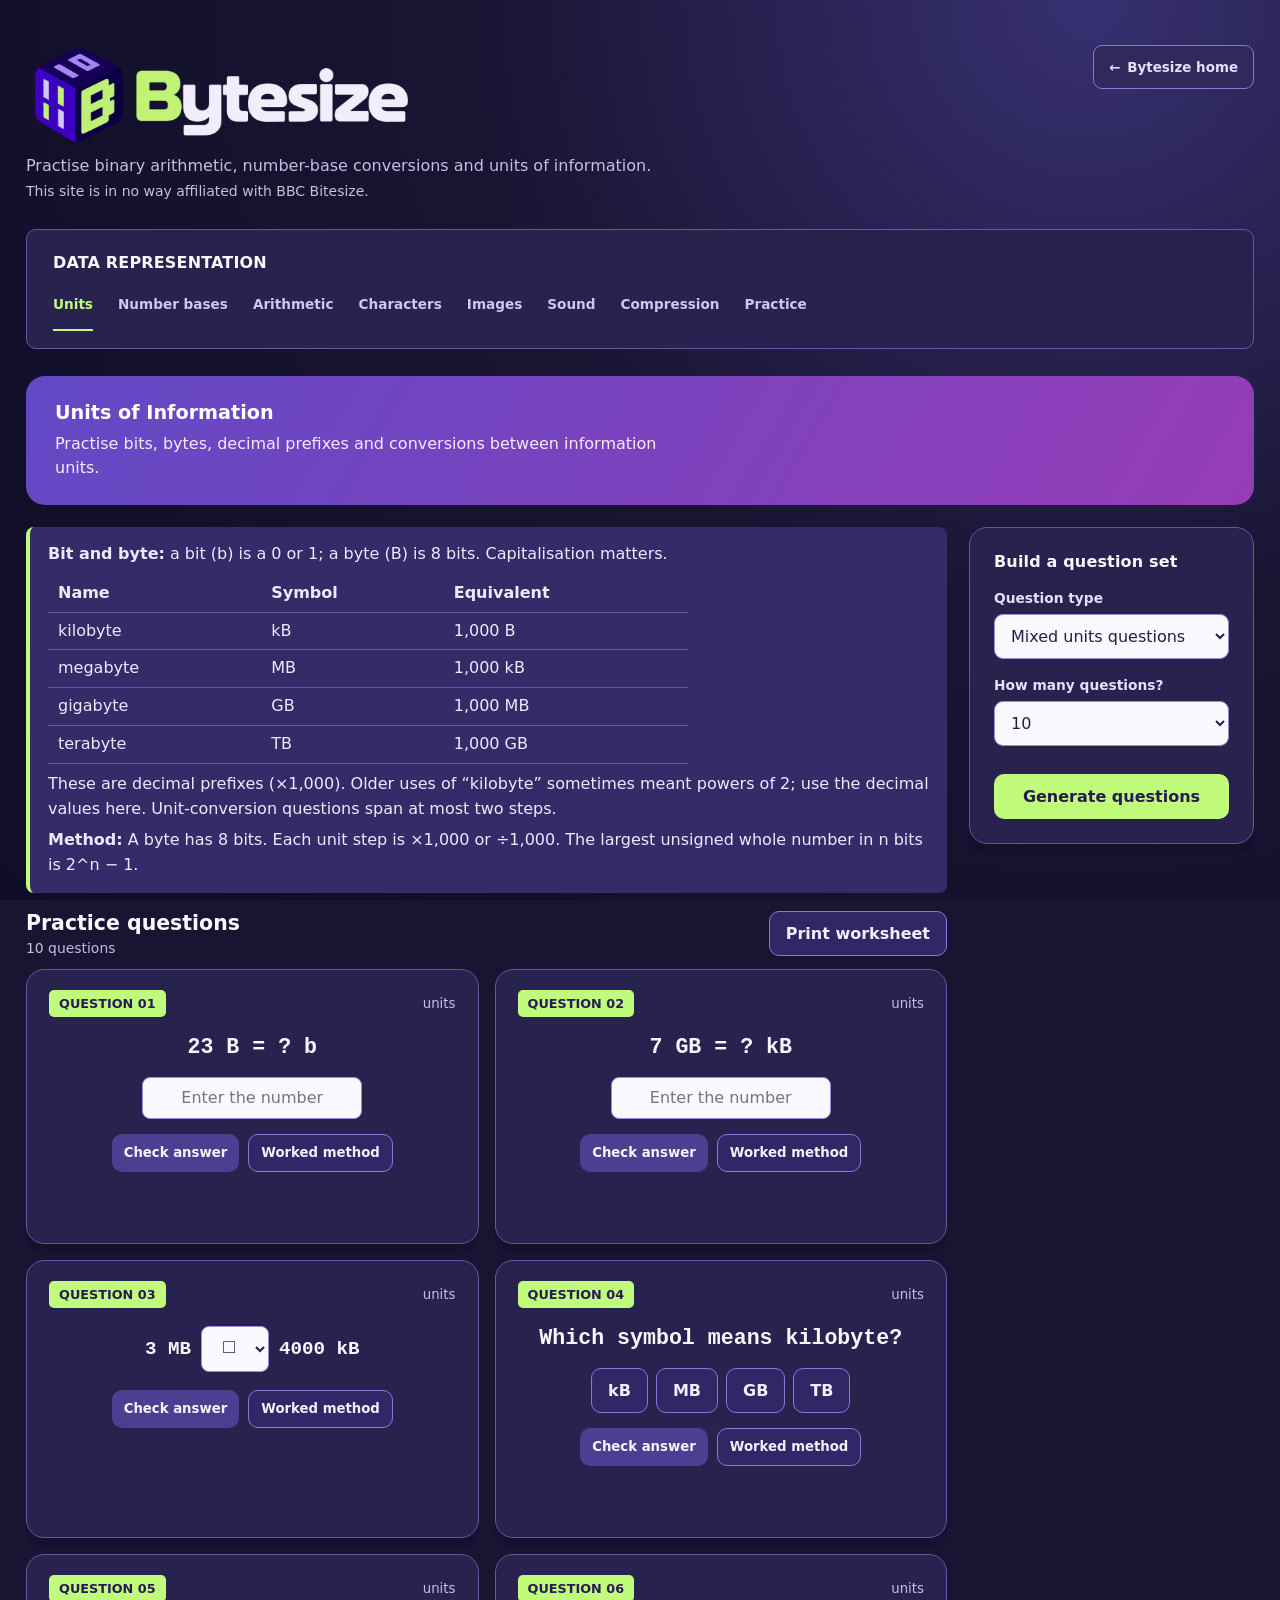
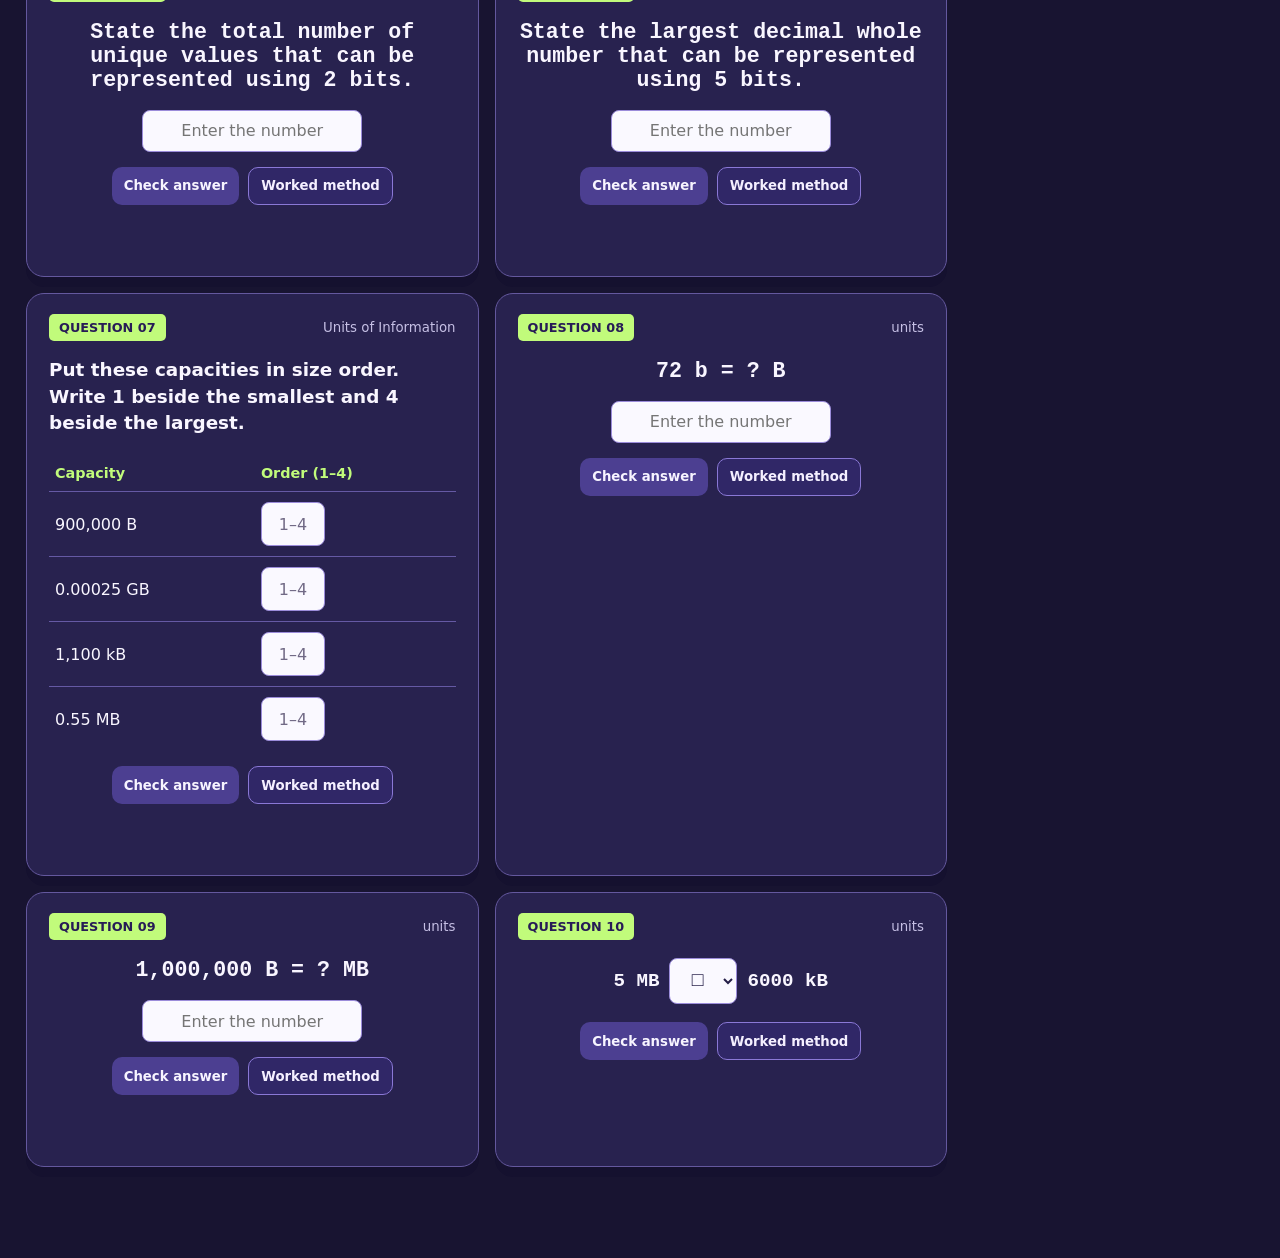
==== commit 91993eea: "Publish Bytesize version 19 Use bits and bytes for file sizes and add matching introductions to ever" ====
--- a/student/index.html
+++ b/student/index.html
@@ -8,9 +8,9 @@
   <title>Bytesize | Computer Science Practice</title>
   <link rel="icon" type="image/svg+xml" href="data:image/svg+xml,%3Csvg xmlns='http://www.w3.org/2000/svg' viewBox='0 0 64 64'%3E%3Crect width='64' height='64' rx='14' fill='%23102b46'/%3E%3Ctext x='10' y='43' font-family='monospace' font-size='29' font-weight='bold' fill='%2365d1d0'%3E01%3C/text%3E%3C/svg%3E">
   <style>
-    :root{font-family:Inter,ui-sans-serif,system-ui,-apple-system,BlinkMacSystemFont,"Segoe UI",sans-serif;color:#19334a;background:#eef4f6;font-size:16px}*{box-sizing:border-box}body{margin:0}button,input,select{font:inherit}button{cursor:pointer}button:focus-visible,input:focus-visible,select:focus-visible{outline:3px solid #eb9d39;outline-offset:3px}.shell{max-width:1220px;margin:auto;padding:28px 28px 70px}.mast{display:flex;align-items:center;gap:20px;margin-bottom:24px}.mark{width:54px;height:54px;border-radius:14px;background:#102b46;color:#66d4d0;display:grid;place-items:center;font:700 19px ui-monospace,monospace;letter-spacing:-.08em}.mast h1{font-size:clamp(1.55rem,3vw,2.2rem);line-height:1.15;letter-spacing:-.035em;margin:0}.mast p{margin:4px 0 0;color:#526c7e}.workspace{display:grid;grid-template-columns:275px minmax(0,1fr);gap:22px;align-items:start}.panel,.question{background:#fff;border:1px solid #d6e3e8;border-radius:18px;box-shadow:0 8px 30px rgba(20,60,80,.045)}.panel{padding:24px;position:sticky;top:24px}.panel h2{font-size:1rem;margin:0 0 19px;letter-spacing:.01em}.field{display:block;margin:18px 0}.field span{display:block;font-size:.86rem;font-weight:700;margin-bottom:8px}.field select,.field input{width:100%;min-height:45px;padding:9px 12px;border:1px solid #a9c0ca;border-radius:9px;background:#fff;color:#19334a}.field small{display:block;color:#607787;font-size:.78rem;line-height:1.45;margin-top:6px}.button{border:0;border-radius:10px;padding:12px 16px;font-weight:700;min-height:45px}.primary{background:#126c82;color:#fff}.primary:hover{background:#0e5367}.secondary{background:#e4f2f5;color:#145d72}.secondary:hover{background:#d5e9ee}.outline{background:#fff;border:1px solid #b6cbd2;color:#175b6b}.actions{display:flex;flex-wrap:wrap;gap:9px}.panel .button{width:100%;margin-top:10px}.lesson{background:#102b46;color:white;border-radius:18px;padding:25px 29px;margin-bottom:20px;display:flex;align-items:center;justify-content:space-between;gap:20px;overflow:hidden}.lesson h2{font-size:1.2rem;margin:0 0 8px}.lesson p{margin:0;color:#d1e7ec;line-height:1.5;max-width:640px}.lesson .chips{display:flex;gap:4px;transform:rotate(-8deg);flex-shrink:0}.chips b{background:#65d1d0;color:#102b46;display:grid;place-items:center;width:27px;height:33px;border-radius:5px;font-family:ui-monospace,monospace}.set-head{display:flex;justify-content:space-between;align-items:end;gap:14px;margin:0 0 13px}.set-head h2{margin:0;font-size:1.28rem}.set-head p{margin:5px 0 0;color:#617a88;font-size:.87rem}.set-head .actions{justify-content:flex-end}.questions{display:grid;grid-template-columns:repeat(2,minmax(0,1fr));gap:16px}.question{padding:20px 22px}.q-top{display:flex;justify-content:space-between;align-items:center;margin-bottom:16px}.badge{color:#146a7e;background:#e4f4f6;padding:6px 10px;border-radius:8px;font-weight:800;font-size:.8rem}.q-top small{color:#667f8e}.calculation{max-width:330px;margin:auto;font:600 1.25rem/1.48 ui-monospace,SFMono-Regular,Menlo,Consolas,monospace;letter-spacing:.1em}.digits{display:grid;grid-template-columns:repeat(8,1fr);text-align:center}.operand{display:flex;align-items:center}.operator{width:29px;margin-left:-29px;color:#14758a}.sum-line{border-top:2px solid #207b92;margin:9px 0 12px}.answer-row{display:flex;align-items:center;gap:10px;justify-content:center}.answer{width:235px;max-width:100%;border:1.5px solid #9db8c2;border-radius:8px;padding:9px 12px;color:#16394f;background:#f9fcfd;letter-spacing:.18em;font:600 1.13rem ui-monospace,monospace;text-align:left}.addition-answer{text-align:right}.answer::placeholder{letter-spacing:.18em;color:#a4b8bf}.q-actions{display:flex;gap:9px;align-items:center;justify-content:center;margin-top:15px}.q-actions button{font-size:.83rem;min-height:38px;padding:8px 12px}.feedback{min-height:23px;text-align:center;font-size:.85rem;margin:11px 0 0;color:#536d7d}.feedback.good{color:#167552;font-weight:700}.feedback.bad{color:#a34032;font-weight:700}.tip{border-top:1px solid #e0eaee;padding-top:12px;margin:12px 0 0;font-size:.83rem;line-height:1.5;color:#345265}.empty{padding:30px;text-align:center;color:#607787}.status{position:fixed;bottom:18px;right:18px;background:#102b46;color:white;padding:11px 16px;border-radius:9px;box-shadow:0 7px 25px #102b4633;z-index:2;font-size:.85rem}.visually-hidden{position:absolute;width:1px;height:1px;padding:0;margin:-1px;overflow:hidden;clip:rect(0,0,0,0);white-space:nowrap;border:0}
+    :root{font-family:Inter,ui-sans-serif,system-ui,-apple-system,BlinkMacSystemFont,"Segoe UI",sans-serif;color:#19334a;background:#eef4f6;font-size:16px}*{box-sizing:border-box}body{margin:0}button,input,select{font:inherit}button{cursor:pointer}button:focus-visible,input:focus-visible,select:focus-visible{outline:3px solid #eb9d39;outline-offset:3px}.shell{max-width:1220px;margin:auto;padding:28px 28px 70px}.mast{display:flex;align-items:center;gap:20px;margin-bottom:24px}.mark{width:54px;height:54px;border-radius:14px;background:#102b46;color:#66d4d0;display:grid;place-items:center;font:700 19px ui-monospace,monospace;letter-spacing:-.08em}.mast h1{font-size:clamp(1.55rem,3vw,2.2rem);line-height:1.15;letter-spacing:-.035em;margin:0}.mast p{margin:4px 0 0;color:#526c7e}.workspace{display:grid;grid-template-columns:275px minmax(0,1fr);gap:22px;align-items:start}.panel,.question{background:#fff;border:1px solid #d6e3e8;border-radius:18px;box-shadow:0 8px 30px rgba(20,60,80,.045)}.panel{padding:24px;position:sticky;top:24px}.panel h2{font-size:1rem;margin:0 0 19px;letter-spacing:.01em}.field{display:block;margin:18px 0}.field span{display:block;font-size:.86rem;font-weight:700;margin-bottom:8px}.field select,.field input{width:100%;min-height:45px;padding:9px 12px;border:1px solid #a9c0ca;border-radius:9px;background:#fff;color:#19334a}.field small{display:block;color:#607787;font-size:.78rem;line-height:1.45;margin-top:6px}.button{border:0;border-radius:10px;padding:12px 16px;font-weight:700;min-height:45px}.primary{background:#126c82;color:#fff}.primary:hover{background:#0e5367}.secondary{background:#e4f2f5;color:#145d72}.secondary:hover{background:#d5e9ee}.outline{background:#fff;border:1px solid #b6cbd2;color:#175b6b}.actions{display:flex;flex-wrap:wrap;gap:9px}.panel .button{width:100%;margin-top:10px}.lesson .chips{display:flex;gap:4px;transform:rotate(-8deg);flex-shrink:0}.chips b{background:#65d1d0;color:#102b46;display:grid;place-items:center;width:27px;height:33px;border-radius:5px;font-family:ui-monospace,monospace}.set-head{display:flex;justify-content:space-between;align-items:end;gap:14px;margin:0 0 13px}.set-head h2{margin:0;font-size:1.28rem}.set-head p{margin:5px 0 0;color:#617a88;font-size:.87rem}.set-head .actions{justify-content:flex-end}.questions{display:grid;grid-template-columns:repeat(2,minmax(0,1fr));gap:16px}.question{padding:20px 22px}.q-top{display:flex;justify-content:space-between;align-items:center;margin-bottom:16px}.badge{color:#146a7e;background:#e4f4f6;padding:6px 10px;border-radius:8px;font-weight:800;font-size:.8rem}.q-top small{color:#667f8e}.calculation{max-width:330px;margin:auto;font:600 1.25rem/1.48 ui-monospace,SFMono-Regular,Menlo,Consolas,monospace;letter-spacing:.1em}.digits{display:grid;grid-template-columns:repeat(8,1fr);text-align:center}.operand{display:flex;align-items:center}.operator{width:29px;margin-left:-29px;color:#14758a}.sum-line{border-top:2px solid #207b92;margin:9px 0 12px}.answer-row{display:flex;align-items:center;gap:10px;justify-content:center}.answer{width:235px;max-width:100%;border:1.5px solid #9db8c2;border-radius:8px;padding:9px 12px;color:#16394f;background:#f9fcfd;letter-spacing:.18em;font:600 1.13rem ui-monospace,monospace;text-align:left}.addition-answer{text-align:right}.answer::placeholder{letter-spacing:.18em;color:#a4b8bf}.q-actions{display:flex;gap:9px;align-items:center;justify-content:center;margin-top:15px}.q-actions button{font-size:.83rem;min-height:38px;padding:8px 12px}.feedback{min-height:23px;text-align:center;font-size:.85rem;margin:11px 0 0;color:#536d7d}.feedback.good{color:#167552;font-weight:700}.feedback.bad{color:#a34032;font-weight:700}.tip{border-top:1px solid #e0eaee;padding-top:12px;margin:12px 0 0;font-size:.83rem;line-height:1.5;color:#345265}.empty{padding:30px;text-align:center;color:#607787}.status{position:fixed;bottom:18px;right:18px;background:#102b46;color:white;padding:11px 16px;border-radius:9px;box-shadow:0 7px 25px #102b4633;z-index:2;font-size:.85rem}.visually-hidden{position:absolute;width:1px;height:1px;padding:0;margin:-1px;overflow:hidden;clip:rect(0,0,0,0);white-space:nowrap;border:0}
     [hidden]{display:none!important}.topic-nav{display:flex;gap:8px;margin:0 0 22px;border-bottom:1px solid #cddde3}.topic-nav button{border:0;border-bottom:3px solid transparent;background:transparent;color:#526c7e;font-weight:700;padding:12px 18px;min-height:48px}.topic-nav button[aria-selected="true"]{color:#115e73;border-bottom-color:#126c82}.shift-example{font:700 1.18rem/1.7 ui-monospace,monospace;letter-spacing:.06em;white-space:nowrap}.shift-calculation{text-align:center;margin:8px auto 16px}.shift-calculation strong{display:block;font:700 1.35rem ui-monospace,monospace;letter-spacing:.12em;color:#173c52}.shift-calculation span{display:block;color:#426477;font-size:.87rem;margin-top:8px}.shift-note{background:#e8f4f6;border-left:4px solid #2e8496;border-radius:8px;padding:14px 17px;line-height:1.55;margin:18px 0}.shift-note strong{color:#124e62}.scenarios{margin-top:26px}.scenarios h2{font-size:1.25rem}.scenario{padding:17px 20px;margin:12px 0}.scenario p{margin:0 0 12px;line-height:1.5}.scenario label{display:block;margin:9px 0;cursor:pointer}.scenario input{margin-right:8px;accent-color:#126c82}.scenario .feedback{text-align:left;margin:9px 0 0}.shift-workspace .lesson{align-items:center}
-    @media(max-width:900px){.workspace{grid-template-columns:1fr}.panel{position:static;display:grid;grid-template-columns:repeat(3,1fr);gap:0 14px}.panel h2,.panel .button{grid-column:1/-1}.lesson .chips{display:none}}@media(max-width:680px){.shell{padding:20px 15px 55px}.mast{gap:12px;flex-wrap:wrap}.mast>a{margin-left:0!important}.panel{display:block}.lesson{padding:20px}.set-head{align-items:start;flex-direction:column}.set-head .actions{justify-content:start}.questions{grid-template-columns:1fr}.question{padding:19px 20px}.calculation{font-size:1.08rem}.operator{width:25px;margin-left:-25px}.answer{width:210px}.topic-nav button{flex:1;padding:10px 8px}}@media print{@page{size:A4;margin:14mm}body{background:white}.shell{max-width:none;padding:0}.mast{margin:0 0 12px}.mast>a,.mark,.panel,.lesson,.set-head .actions,.q-actions,.feedback,.tip,.status,.topic-nav,.scenarios,.shift-note{display:none!important}.workspace{display:block}.set-head{margin:0 0 9px}.questions{gap:8mm}.question{box-shadow:none;border:1px solid #adbfc5;break-inside:avoid;padding:13px 17px;border-radius:8px}.q-top{margin-bottom:10px}.answer{border:0;border-bottom:1px solid #879ca3;border-radius:0;background:none}.answer::placeholder{color:transparent}}
+    @media(max-width:900px){.workspace{grid-template-columns:1fr}.panel{position:static;display:grid;grid-template-columns:repeat(3,1fr);gap:0 14px}.panel h2,.panel .button{grid-column:1/-1}.lesson .chips{display:none}}@media(max-width:680px){.shell{padding:20px 15px 55px}.mast{gap:12px;flex-wrap:wrap}.mast>a{margin-left:0!important}.panel{display:block}.set-head{align-items:start;flex-direction:column}.set-head .actions{justify-content:start}.questions{grid-template-columns:1fr}.question{padding:19px 20px}.calculation{font-size:1.08rem}.operator{width:25px;margin-left:-25px}.answer{width:210px}.topic-nav button{flex:1;padding:10px 8px}}@media print{@page{size:A4;margin:14mm}body{background:white}.shell{max-width:none;padding:0}.mast{margin:0 0 12px}.mast>a,.mark,.panel,.lesson,.set-head .actions,.q-actions,.feedback,.tip,.status,.topic-nav,.scenarios,.shift-note{display:none!important}.workspace{display:block}.set-head{margin:0 0 9px}.questions{gap:8mm}.question{box-shadow:none;border:1px solid #adbfc5;break-inside:avoid;padding:13px 17px;border-radius:8px}.q-top{margin-bottom:10px}.answer{border:0;border-bottom:1px solid #879ca3;border-radius:0;background:none}.answer::placeholder{color:transparent}}
 
     .topic-choices{display:grid;gap:4px}.topic-choices label{display:flex;align-items:center;gap:9px;padding:8px 4px;cursor:pointer;line-height:1.3}.topic-choices input{width:18px;height:18px;flex:0 0 auto;accent-color:#126c82}.all-selection{gap:5px}.panel .all-selection .button{width:auto;flex:1;margin-top:9px;font-size:.82rem;padding:8px}
     .conversion-nav{flex-wrap:wrap;gap:2px 10px;margin-top:0;margin-bottom:22px}.conversion-nav button{font-size:.94rem;padding:12px 18px}.reference{background:#e8f4f6;border-left:4px solid #2e8496;border-radius:8px;padding:15px 18px;line-height:1.55;margin:0 0 18px}.reference p{margin:0 0 7px}.reference p:last-child{margin:0}.reference table{border-collapse:collapse;margin:8px 0;width:100%;max-width:640px}.reference th,.reference td{padding:6px 10px;border-bottom:1px solid #bbd5dd;text-align:left}.conversion-prompt{font:700 1.35rem ui-monospace,monospace;text-align:center;overflow-wrap:anywhere;margin:18px 0}.conversion-prompt span{display:block;font:400 .9rem Inter,ui-sans-serif,system-ui,sans-serif;color:#526c7e;margin:7px 0}.conversion-hint{color:#526c7e;text-align:center;margin:0 0 12px;font-size:.84rem}.unit-answer{width:100%;max-width:220px;min-height:42px;border:1px solid #9db8c2;border-radius:8px;text-align:center;background:#f9fcfd;color:#16394f}.unit-choices{display:flex;justify-content:center;gap:8px;flex-wrap:wrap}.unit-choices button{min-width:48px}.unit-choices button[aria-pressed="true"]{background:#126c82;color:#fff}.unit-card .answer-row{margin:12px 0}.unit-card .feedback{min-height:40px}
@@ -19,7 +19,7 @@
   
 .preview-switch{display:flex;align-items:center;justify-content:space-between;gap:12px;flex-wrap:wrap;padding:10px max(18px,calc((100vw - 1360px)/2));font-size:.84rem;font-weight:700}.preview-switch nav{display:flex;gap:13px;flex-wrap:wrap}.preview-switch a{text-decoration:underline;text-underline-offset:3px}.preview-switch a:focus-visible{outline:3px solid #eb9d39;outline-offset:3px}@media print{.preview-switch{display:none!important}}
 
-:root{color:#f6f5ff;background:#181431}body{background:radial-gradient(circle at 85% 0%,#373071 0,#181431 45%,#100d28 100%);background-attachment:fixed;min-height:100vh}.preview-switch{background:#100d27;color:#e6e1ff;border-bottom:1px solid #594c99}.preview-switch a{color:#baff70}.shell{max-width:1360px;padding:30px 26px 85px}.mast{margin-bottom:27px;gap:16px}.mast h1{font-size:clamp(2.2rem,4vw,3rem);color:#fcfaff;letter-spacing:-.06em}.mast p{color:#c5bfe4}.mark{background:#bcfa74;color:#231a48;border-radius:4px;transform:rotate(-4deg);box-shadow:6px 6px 0 #604fd0}.topic-nav{border:0;gap:8px;margin-bottom:27px}.conversion-nav button,.conversion-nav .topic-link{border:1px solid #695caf;border-radius:999px;min-height:42px;background:#2a2454;color:#e4dfff;padding:9px 17px;font-size:.91rem}.conversion-nav .topic-link{display:inline-flex;align-items:center;text-decoration:none;font-weight:700;white-space:nowrap}.conversion-nav .topic-link:hover{border-color:#c1fb7b}.topic-nav button[aria-selected=true]{color:#201844;background:#c1fb7b;border-color:#c1fb7b}.workspace{grid-template-columns:minmax(0,1fr) 285px;gap:22px}.workspace>aside{grid-column:2;grid-row:1}.workspace>main{grid-column:1;grid-row:1;min-width:0}.panel,.question{background:#28224f;border:1px solid #64589e;color:#f9f6ff;border-radius:18px;box-shadow:0 10px 0 rgba(12,8,41,.22)}.panel{top:20px}.panel h2,.set-head h2,.scenarios h2{color:#faf7ff}.field span{color:#e5dfff}.field small,.set-head p,.q-top small,.feedback,.tip{color:#c5bfe4}.lesson{background:linear-gradient(120deg,#6249c5,#953cb7);border-radius:19px}.lesson p{color:#f7eaff}.lesson .chips b{background:#c1fb7b;color:#261b56}.badge{background:#c1fb7b;color:#271b56;border-radius:5px}.primary{background:#c1fb7b;color:#251a52}.primary:hover{background:#d8ffac}.secondary{background:#4c3f91;color:#f7f4ff}.outline{background:#302767;color:#f4efff;border-color:#8a78d6}.operator{color:#c7fc91}.sum-line{border-color:#c1fb7b}.reference,.shift-note{background:#342c69;border-left-color:#c1fb7b;color:#ede9ff}.reference th,.reference td{border-bottom-color:#6559a4}.conversion-prompt span,.shift-calculation span{color:#d0c7ee}.shift-calculation strong{color:#fff}.unit-choices button[aria-pressed=true]{background:#c1fb7b;color:#261b56}.tip{border-color:#6155a1}.answer,.unit-answer,.field input,.field select{background:#faf9ff;color:#241e47;border-color:#9b8cda}.topic-choices label{color:#f0eaff}.topic-choices input{accent-color:#c1fb7b}.status{background:#c1fb7b;color:#261b56}
+:root{color:#f6f5ff;background:#181431}body{background:radial-gradient(circle at 85% 0%,#373071 0,#181431 45%,#100d28 100%);background-attachment:fixed;min-height:100vh}.preview-switch{background:#100d27;color:#e6e1ff;border-bottom:1px solid #594c99}.preview-switch a{color:#baff70}.shell{max-width:1360px;padding:30px 26px 85px}.mast{margin-bottom:27px;gap:16px}.mast h1{font-size:clamp(2.2rem,4vw,3rem);color:#fcfaff;letter-spacing:-.06em}.mast p{color:#c5bfe4}.mark{background:#bcfa74;color:#231a48;border-radius:4px;transform:rotate(-4deg);box-shadow:6px 6px 0 #604fd0}.topic-nav{border:0;gap:8px;margin-bottom:27px}.conversion-nav button,.conversion-nav .topic-link{border:1px solid #695caf;border-radius:999px;min-height:42px;background:#2a2454;color:#e4dfff;padding:9px 17px;font-size:.91rem}.conversion-nav .topic-link{display:inline-flex;align-items:center;text-decoration:none;font-weight:700;white-space:nowrap}.conversion-nav .topic-link:hover{border-color:#c1fb7b}.topic-nav button[aria-selected=true]{color:#201844;background:#c1fb7b;border-color:#c1fb7b}.workspace{grid-template-columns:minmax(0,1fr) 285px;gap:22px}.workspace>aside{grid-column:2;grid-row:2}.workspace>main{grid-column:1;grid-row:2;min-width:0}.panel,.question{background:#28224f;border:1px solid #64589e;color:#f9f6ff;border-radius:18px;box-shadow:0 10px 0 rgba(12,8,41,.22)}.panel{top:20px}.panel h2,.set-head h2,.scenarios h2{color:#faf7ff}.field span{color:#e5dfff}.field small,.set-head p,.q-top small,.feedback,.tip{color:#c5bfe4}.lesson .chips b{background:#c1fb7b;color:#261b56}.badge{background:#c1fb7b;color:#271b56;border-radius:5px}.primary{background:#c1fb7b;color:#251a52}.primary:hover{background:#d8ffac}.secondary{background:#4c3f91;color:#f7f4ff}.outline{background:#302767;color:#f4efff;border-color:#8a78d6}.operator{color:#c7fc91}.sum-line{border-color:#c1fb7b}.reference,.shift-note{background:#342c69;border-left-color:#c1fb7b;color:#ede9ff}.reference th,.reference td{border-bottom-color:#6559a4}.conversion-prompt span,.shift-calculation span{color:#d0c7ee}.shift-calculation strong{color:#fff}.unit-choices button[aria-pressed=true]{background:#c1fb7b;color:#261b56}.tip{border-color:#6155a1}.answer,.unit-answer,.field input,.field select{background:#faf9ff;color:#241e47;border-color:#9b8cda}.topic-choices label{color:#f0eaff}.topic-choices input{accent-color:#c1fb7b}.status{background:#c1fb7b;color:#261b56}
 @media(max-width:950px){.workspace{grid-template-columns:1fr}.workspace>aside,.workspace>main{grid-column:auto;grid-row:auto}}
 @media(max-width:680px){.conversion-nav button{flex:1 1 auto}.shell{padding:20px 15px 55px}}
 @media print{body,:root{background:white;color:#19334a}.preview-switch{display:none!important}.workspace{display:block}.panel,.question{background:white;color:#19334a;border-color:#adbfc5}}
@@ -80,13 +80,13 @@
 }
 </style>
 <style>
-#data-compression-section{color-scheme:dark;--bg:#211b46;--card:#30295c;--line:#695ba0;--text:#f6f3ff;--muted:#d0c7ee;--lime:#c1fb7b}#data-compression-section *{box-sizing:border-box}#data-compression-section{margin:0;background:var(--bg);color:var(--text);font:16px/1.55 system-ui,-apple-system,Segoe UI,sans-serif}#data-compression-section .compression-main{max-width:1120px;margin:auto;padding:28px 24px 60px}#data-compression-section header{margin-bottom:24px}#data-compression-section .logo{width:260px;height:auto;display:block}#data-compression-section .eyebrow{font-size:14px;letter-spacing:.06em;text-transform:uppercase;color:var(--lime);font-weight:750}#data-compression-section h1{font-size:clamp(1.8rem,4vw,2.6rem);line-height:1.15;margin:12px 0}#data-compression-section h2{font-size:1.35rem;margin:0 0 10px}#data-compression-section h3{font-size:1.1rem;margin:6px 0 12px}#data-compression-section p{margin:8px 0 14px}#data-compression-section .muted{color:var(--muted)}#data-compression-section .toolbar{display:flex;gap:12px;flex-wrap:wrap;margin:22px 0 16px}#data-compression-section button,#data-compression-section select,#data-compression-section input,#data-compression-section textarea{font:inherit}#data-compression-section button{min-height:46px;padding:10px 17px;border:1px solid var(--line);border-radius:9px;cursor:pointer;background:#382e71;color:var(--text);font-weight:720}#data-compression-section button:hover{background:#493b90}#data-compression-section button.primary{background:var(--lime);color:#241b48;border-color:var(--lime)}#data-compression-section button.primary:hover{background:#dcffb0}#data-compression-section :focus-visible{outline:3px solid var(--lime);outline-offset:3px}#data-compression-section a{color:var(--lime)}#data-compression-section .summary{border:1px solid var(--line);border-radius:10px;padding:14px 18px;color:var(--muted)}#data-compression-section .page{margin-top:32px}#data-compression-section .section-title{display:flex;align-items:center;gap:13px;margin-bottom:14px}#data-compression-section .section-title .number{background:var(--lime);color:#241b48;width:36px;height:36px;border-radius:8px;text-align:center;line-height:36px;font-weight:800}#data-compression-section .section-title h2{margin:0}#data-compression-section .grid{display:grid;grid-template-columns:1fr 1fr;gap:18px}#data-compression-section .question,#data-compression-section .figure{background:var(--card);border:1px solid var(--line);border-radius:14px;padding:22px;margin-bottom:18px;min-width:0}#data-compression-section .question.correct{background:#204839;border-color:#80d7a1}#data-compression-section .q-top{display:flex;justify-content:space-between;gap:10px;font-size:14px;color:var(--muted);font-weight:750;margin-bottom:10px}#data-compression-section .tag{color:var(--lime)}#data-compression-section label{display:block;margin:10px 0 6px;font-weight:600}#data-compression-section input[type=text],#data-compression-section input[type=number],#data-compression-section select,#data-compression-section textarea{border:1px solid #ac9cdd;border-radius:7px;color:#261f45;background:#faf9ff;padding:10px 12px;max-width:100%;min-height:44px}#data-compression-section input.short{width:135px}#data-compression-section input.wide{width:100%;font-family:ui-monospace,monospace}#data-compression-section textarea{width:100%;min-height:95px;resize:vertical}#data-compression-section .field{margin-bottom:12px}#data-compression-section .actions{display:flex;flex-wrap:wrap;gap:10px;margin-top:16px}#data-compression-section .feedback{font-weight:700;margin-top:12px}#data-compression-section .feedback:empty{display:none}#data-compression-section .feedback.good{color:#c7ffdc}#data-compression-section .feedback.bad{color:#ffccdb}#data-compression-section details{margin-top:14px}#data-compression-section summary{cursor:pointer;font-weight:700}#data-compression-section details label{font-weight:400;display:flex;gap:10px;align-items:baseline}#data-compression-section input[type=checkbox]{width:19px;height:19px;accent-color:var(--lime)}#data-compression-section .model{color:var(--muted);line-height:1.6}#data-compression-section .working{min-height:70px}#data-compression-section .figure{background:#292253}#data-compression-section .figure-title{font-weight:750;margin-bottom:8px}#data-compression-section .tree{display:block;width:100%;max-width:720px;margin:0 auto;height:auto}#data-compression-section .tree line{stroke:#c3b4ee;stroke-width:2.5}#data-compression-section .tree circle{fill:#392f6b;stroke:#ac9cdd;stroke-width:2}#data-compression-section .tree rect.node{fill:var(--lime);stroke:#d3ffad;stroke-width:2}#data-compression-section .tree text{font:700 24px system-ui;text-anchor:middle;dominant-baseline:middle;fill:#f6f3ff}#data-compression-section .tree text.leaf{fill:#251d46}#data-compression-section .tree rect.edge-bg{fill:#292253}#data-compression-section .tree .edge{fill:#fff;font-size:24px}#data-compression-section .tree-note{font-size:14px;color:var(--muted);margin:8px 0 0}#data-compression-section .table-wrap{overflow:auto}#data-compression-section table{border-collapse:collapse;width:100%;margin:12px 0}#data-compression-section th,#data-compression-section td{padding:10px 12px;border:1px solid var(--line);text-align:left}#data-compression-section th{background:#3b316e;font-weight:750}#data-compression-section td input{width:100%;min-width:65px}#data-compression-section code,#data-compression-section .bits{font-family:ui-monospace,monospace;word-break:break-all}#data-compression-section .bits{display:block;background:#211b46;border:1px solid var(--line);border-radius:8px;padding:12px 15px;letter-spacing:.09em;font-size:1.15rem}#data-compression-section .inline-fields{display:flex;gap:16px;flex-wrap:wrap}#data-compression-section .inline-fields .field{flex:1;min-width:140px}#data-compression-section .source-note{font-size:14px;margin-top:30px;color:var(--muted)}#data-compression-section .print-only{display:none}#data-compression-section .print-line{display:none}#data-compression-section .step{font-size:14px;color:var(--muted)}#data-compression-section .print-head{display:none}#data-compression-section .dual{display:grid;grid-template-columns:1.35fr 1fr;gap:20px;align-items:start}#data-compression-section .notice{font-size:14px;color:var(--muted)}@media(max-width:700px){#data-compression-section .compression-main{padding:20px 15px 45px}#data-compression-section .grid,#data-compression-section .dual{grid-template-columns:1fr}#data-compression-section .question,#data-compression-section .figure{padding:17px}#data-compression-section th,#data-compression-section td{padding:8px}#data-compression-section .toolbar button{flex:1}#data-compression-section .tree{min-width:340px}#data-compression-section .figure{overflow:auto}}@media print{@page compression-sheet{size:A4;margin:13mm}#data-compression-section *{-webkit-print-color-adjust:exact;print-color-adjust:exact}#data-compression-section{background:white;color:#182a39;font-size:10pt;line-height:1.35}#data-compression-section .compression-main{max-width:none;padding:0}#data-compression-section header,#data-compression-section .toolbar,#data-compression-section .summary,#data-compression-section .actions,#data-compression-section .feedback,#data-compression-section .marking,#data-compression-section .source-note,#data-compression-section .notice,#data-compression-section .screen-only{display:none!important}#data-compression-section .print-only,#data-compression-section .print-head{display:block}#data-compression-section .print-head{border-bottom:1.5px solid #263a4a;padding-bottom:4mm;margin-bottom:5mm}#data-compression-section .print-head h1{font-size:18pt;margin:0 0 3mm}#data-compression-section .print-head p{margin:2mm 0}#data-compression-section .page{margin:0;break-before:page;page-break-before:always}#data-compression-section .page:first-of-type{break-before:auto;page-break-before:auto}#data-compression-section .section-title{margin:0 0 4mm}#data-compression-section .section-title h2{font-size:14pt}#data-compression-section .section-title .number{background:white;color:#182a39;border:1px solid #53626c;width:27px;height:27px;line-height:25px}#data-compression-section .grid{display:block}#data-compression-section .question,#data-compression-section .figure{background:white!important;color:#182a39;border:1px solid #a5b0b6;box-shadow:none;border-radius:5px;padding:3mm 4mm;margin:0 0 4mm;break-inside:avoid}#data-compression-section .q-top,#data-compression-section .tag,#data-compression-section .muted,#data-compression-section .tree-note,#data-compression-section .step{color:#354a56}#data-compression-section .q-top{font-size:9pt;margin-bottom:2mm}#data-compression-section h3{font-size:11pt;margin:1mm 0 2mm}#data-compression-section p{margin:2mm 0 3mm}#data-compression-section label{margin:2mm 0 1mm}#data-compression-section input,#data-compression-section textarea,#data-compression-section select{display:none!important}#data-compression-section .print-line{display:block;min-height:8mm;border-bottom:1px solid #8899a3;width:100%}#data-compression-section .field .print-line{max-width:100%}#data-compression-section .written-lines{height:23mm;background:repeating-linear-gradient(to bottom,transparent 0,transparent 7mm,#b7c1c7 7mm,#b7c1c7 7.2mm)}#data-compression-section .working-lines{height:15mm;background:repeating-linear-gradient(to bottom,transparent 0,transparent 7mm,#b7c1c7 7mm,#b7c1c7 7.2mm)}#data-compression-section .field{margin-bottom:2mm}#data-compression-section .inline-fields{gap:5mm}#data-compression-section .inline-fields .field{min-width:0}#data-compression-section .tree{min-width:0;max-height:55mm;max-width:100%}#data-compression-section .tree line{stroke:#435967}#data-compression-section .tree circle{fill:white;stroke:#435967}#data-compression-section .tree rect.node{fill:white;stroke:#435967}#data-compression-section .tree text,#data-compression-section .tree text.leaf,#data-compression-section .tree .edge{fill:#182a39}#data-compression-section .tree rect.edge-bg{fill:white}#data-compression-section .bits{background:white;color:#182a39;border-color:#9eafb9;padding:2mm 3mm;font-size:11pt;margin:2mm 0}#data-compression-section table{margin:2mm 0}#data-compression-section th,#data-compression-section td{border-color:#9eafb9;padding:2mm 3mm}#data-compression-section th{background:#eef1f3}#data-compression-section .dual{grid-template-columns:1.3fr 1fr;gap:5mm}#data-compression-section .figure{padding:2mm 3mm}#data-compression-section .figure-title{margin-bottom:1mm}#data-compression-section .page-footer{text-align:right;font-size:9pt;margin-top:2mm}#data-compression-section .select-options{font-size:9pt}#data-compression-section .page-three .question{margin-bottom:5mm}#data-compression-section .page:last-of-type .tree{max-height:45mm}#data-compression-section .page:last-of-type .working-lines{height:8mm}}#data-compression-section .choices{border:0;padding:0;margin:15px 0}#data-compression-section .choices legend{font-weight:650;margin-bottom:8px}#data-compression-section .choice{position:relative;display:flex;gap:12px;align-items:center;font-weight:400;border:1px solid var(--line);padding:12px;border-radius:8px;cursor:pointer}#data-compression-section .choice input{position:absolute;opacity:0;width:1px;height:1px}#data-compression-section .lozenge{display:inline-block;flex:0 0 28px;width:28px;height:16px;border:2px solid #c1b2e9;border-radius:50%;background:transparent}#data-compression-section .choice input:checked+.lozenge{background:var(--lime);border-color:var(--lime)}#data-compression-section .choice:has(input:focus-visible){outline:3px solid var(--lime);outline-offset:2px}#data-compression-section .choice b{min-width:16px}#data-compression-section .choice .print-only{display:none}@media print{#data-compression-section .choices{margin:3mm 0}#data-compression-section .choice{padding:2mm;border:0;border-radius:0;break-inside:avoid;margin:1mm 0;gap:3mm}#data-compression-section .choice input:checked+.lozenge,#data-compression-section .lozenge{background:white!important;border:1.5px solid #182a39!important;flex-basis:7mm;width:7mm;height:4mm}#data-compression-section .choices legend .print-only{display:inline}#data-compression-section .choice b{min-width:4mm}}#data-compression-section .tree rect.node.missing-node{fill:#ffce78;stroke:#ffe7b7;stroke-width:3;stroke-dasharray:5 3}@media print{#data-compression-section .tree rect.node.missing-node{fill:#fff0d0;stroke:#182a39;stroke-width:3;stroke-dasharray:5 3}}
+#data-compression-section{color-scheme:dark;--bg:#211b46;--card:#30295c;--line:#695ba0;--text:#f6f3ff;--muted:#d0c7ee;--lime:#c1fb7b}#data-compression-section *{box-sizing:border-box}#data-compression-section{margin:0;background:var(--bg);color:var(--text)}#data-compression-section .compression-main{font:16px/1.55 system-ui,-apple-system,Segoe UI,sans-serif;max-width:1120px;margin:auto;padding:28px 24px 60px}#data-compression-section header{margin-bottom:24px}#data-compression-section .logo{width:260px;height:auto;display:block}#data-compression-section .eyebrow{font-size:14px;letter-spacing:.06em;text-transform:uppercase;color:var(--lime);font-weight:750}#data-compression-section .compression-main h2{font-size:1.35rem;margin:0 0 10px}#data-compression-section h3{font-size:1.1rem;margin:6px 0 12px}#data-compression-section .compression-main p{margin:8px 0 14px}#data-compression-section .muted{color:var(--muted)}#data-compression-section .toolbar{display:flex;gap:12px;flex-wrap:wrap;margin:22px 0 16px}#data-compression-section button,#data-compression-section select,#data-compression-section input,#data-compression-section textarea{font:inherit}#data-compression-section button{min-height:46px;padding:10px 17px;border:1px solid var(--line);border-radius:9px;cursor:pointer;background:#382e71;color:var(--text);font-weight:720}#data-compression-section button:hover{background:#493b90}#data-compression-section button.primary{background:var(--lime);color:#241b48;border-color:var(--lime)}#data-compression-section button.primary:hover{background:#dcffb0}#data-compression-section :focus-visible{outline:3px solid var(--lime);outline-offset:3px}#data-compression-section a{color:var(--lime)}#data-compression-section .summary{border:1px solid var(--line);border-radius:10px;padding:14px 18px;color:var(--muted)}#data-compression-section .page{margin-top:32px}#data-compression-section .section-title{display:flex;align-items:center;gap:13px;margin-bottom:14px}#data-compression-section .section-title .number{background:var(--lime);color:#241b48;width:36px;height:36px;border-radius:8px;text-align:center;line-height:36px;font-weight:800}#data-compression-section .section-title h2{margin:0}#data-compression-section .grid{display:grid;grid-template-columns:1fr 1fr;gap:18px}#data-compression-section .question,#data-compression-section .figure{background:var(--card);border:1px solid var(--line);border-radius:14px;padding:22px;margin-bottom:18px;min-width:0}#data-compression-section .question.correct{background:#204839;border-color:#80d7a1}#data-compression-section .q-top{display:flex;justify-content:space-between;gap:10px;font-size:14px;color:var(--muted);font-weight:750;margin-bottom:10px}#data-compression-section .tag{color:var(--lime)}#data-compression-section label{display:block;margin:10px 0 6px;font-weight:600}#data-compression-section input[type=text],#data-compression-section input[type=number],#data-compression-section select,#data-compression-section textarea{border:1px solid #ac9cdd;border-radius:7px;color:#261f45;background:#faf9ff;padding:10px 12px;max-width:100%;min-height:44px}#data-compression-section input.short{width:135px}#data-compression-section input.wide{width:100%;font-family:ui-monospace,monospace}#data-compression-section textarea{width:100%;min-height:95px;resize:vertical}#data-compression-section .field{margin-bottom:12px}#data-compression-section .actions{display:flex;flex-wrap:wrap;gap:10px;margin-top:16px}#data-compression-section .feedback{font-weight:700;margin-top:12px}#data-compression-section .feedback:empty{display:none}#data-compression-section .feedback.good{color:#c7ffdc}#data-compression-section .feedback.bad{color:#ffccdb}#data-compression-section details{margin-top:14px}#data-compression-section summary{cursor:pointer;font-weight:700}#data-compression-section details label{font-weight:400;display:flex;gap:10px;align-items:baseline}#data-compression-section input[type=checkbox]{width:19px;height:19px;accent-color:var(--lime)}#data-compression-section .model{color:var(--muted);line-height:1.6}#data-compression-section .working{min-height:70px}#data-compression-section .figure{background:#292253}#data-compression-section .figure-title{font-weight:750;margin-bottom:8px}#data-compression-section .tree{display:block;width:100%;max-width:720px;margin:0 auto;height:auto}#data-compression-section .tree line{stroke:#c3b4ee;stroke-width:2.5}#data-compression-section .tree circle{fill:#392f6b;stroke:#ac9cdd;stroke-width:2}#data-compression-section .tree rect.node{fill:var(--lime);stroke:#d3ffad;stroke-width:2}#data-compression-section .tree text{font:700 24px system-ui;text-anchor:middle;dominant-baseline:middle;fill:#f6f3ff}#data-compression-section .tree text.leaf{fill:#251d46}#data-compression-section .tree rect.edge-bg{fill:#292253}#data-compression-section .tree .edge{fill:#fff;font-size:24px}#data-compression-section .tree-note{font-size:14px;color:var(--muted);margin:8px 0 0}#data-compression-section .table-wrap{overflow:auto}#data-compression-section table{border-collapse:collapse;width:100%;margin:12px 0}#data-compression-section th,#data-compression-section td{padding:10px 12px;border:1px solid var(--line);text-align:left}#data-compression-section th{background:#3b316e;font-weight:750}#data-compression-section td input{width:100%;min-width:65px}#data-compression-section code,#data-compression-section .bits{font-family:ui-monospace,monospace;word-break:break-all}#data-compression-section .bits{display:block;background:#211b46;border:1px solid var(--line);border-radius:8px;padding:12px 15px;letter-spacing:.09em;font-size:1.15rem}#data-compression-section .inline-fields{display:flex;gap:16px;flex-wrap:wrap}#data-compression-section .inline-fields .field{flex:1;min-width:140px}#data-compression-section .source-note{font-size:14px;margin-top:30px;color:var(--muted)}#data-compression-section .print-only{display:none}#data-compression-section .print-line{display:none}#data-compression-section .step{font-size:14px;color:var(--muted)}#data-compression-section .print-head{display:none}#data-compression-section .dual{display:grid;grid-template-columns:1.35fr 1fr;gap:20px;align-items:start}#data-compression-section .notice{font-size:14px;color:var(--muted)}@media(max-width:700px){#data-compression-section .compression-main{padding:20px 15px 45px}#data-compression-section .grid,#data-compression-section .dual{grid-template-columns:1fr}#data-compression-section .question,#data-compression-section .figure{padding:17px}#data-compression-section th,#data-compression-section td{padding:8px}#data-compression-section .toolbar button{flex:1}#data-compression-section .tree{min-width:340px}#data-compression-section .figure{overflow:auto}}@media print{@page compression-sheet{size:A4;margin:13mm}#data-compression-section *{-webkit-print-color-adjust:exact;print-color-adjust:exact}#data-compression-section{background:white;color:#182a39;font-size:10pt;line-height:1.35}#data-compression-section .compression-main{max-width:none;padding:0}#data-compression-section header,#data-compression-section .toolbar,#data-compression-section .summary,#data-compression-section .actions,#data-compression-section .feedback,#data-compression-section .marking,#data-compression-section .source-note,#data-compression-section .notice,#data-compression-section .screen-only{display:none!important}#data-compression-section .print-only,#data-compression-section .print-head{display:block}#data-compression-section .print-head{border-bottom:1.5px solid #263a4a;padding-bottom:4mm;margin-bottom:5mm}#data-compression-section .print-head h1{font-size:18pt;margin:0 0 3mm}#data-compression-section .print-head p{margin:2mm 0}#data-compression-section .page{margin:0;break-before:page;page-break-before:always}#data-compression-section .page:first-of-type{break-before:auto;page-break-before:auto}#data-compression-section .section-title{margin:0 0 4mm}#data-compression-section .section-title h2{font-size:14pt}#data-compression-section .section-title .number{background:white;color:#182a39;border:1px solid #53626c;width:27px;height:27px;line-height:25px}#data-compression-section .grid{display:block}#data-compression-section .question,#data-compression-section .figure{background:white!important;color:#182a39;border:1px solid #a5b0b6;box-shadow:none;border-radius:5px;padding:3mm 4mm;margin:0 0 4mm;break-inside:avoid}#data-compression-section .q-top,#data-compression-section .tag,#data-compression-section .muted,#data-compression-section .tree-note,#data-compression-section .step{color:#354a56}#data-compression-section .q-top{font-size:9pt;margin-bottom:2mm}#data-compression-section h3{font-size:11pt;margin:1mm 0 2mm}#data-compression-section .compression-main p{margin:2mm 0 3mm}#data-compression-section label{margin:2mm 0 1mm}#data-compression-section input,#data-compression-section textarea,#data-compression-section select{display:none!important}#data-compression-section .print-line{display:block;min-height:8mm;border-bottom:1px solid #8899a3;width:100%}#data-compression-section .field .print-line{max-width:100%}#data-compression-section .written-lines{height:23mm;background:repeating-linear-gradient(to bottom,transparent 0,transparent 7mm,#b7c1c7 7mm,#b7c1c7 7.2mm)}#data-compression-section .working-lines{height:15mm;background:repeating-linear-gradient(to bottom,transparent 0,transparent 7mm,#b7c1c7 7mm,#b7c1c7 7.2mm)}#data-compression-section .field{margin-bottom:2mm}#data-compression-section .inline-fields{gap:5mm}#data-compression-section .inline-fields .field{min-width:0}#data-compression-section .tree{min-width:0;max-height:55mm;max-width:100%}#data-compression-section .tree line{stroke:#435967}#data-compression-section .tree circle{fill:white;stroke:#435967}#data-compression-section .tree rect.node{fill:white;stroke:#435967}#data-compression-section .tree text,#data-compression-section .tree text.leaf,#data-compression-section .tree .edge{fill:#182a39}#data-compression-section .tree rect.edge-bg{fill:white}#data-compression-section .bits{background:white;color:#182a39;border-color:#9eafb9;padding:2mm 3mm;font-size:11pt;margin:2mm 0}#data-compression-section table{margin:2mm 0}#data-compression-section th,#data-compression-section td{border-color:#9eafb9;padding:2mm 3mm}#data-compression-section th{background:#eef1f3}#data-compression-section .dual{grid-template-columns:1.3fr 1fr;gap:5mm}#data-compression-section .figure{padding:2mm 3mm}#data-compression-section .figure-title{margin-bottom:1mm}#data-compression-section .page-footer{text-align:right;font-size:9pt;margin-top:2mm}#data-compression-section .select-options{font-size:9pt}#data-compression-section .page-three .question{margin-bottom:5mm}#data-compression-section .page:last-of-type .tree{max-height:45mm}#data-compression-section .page:last-of-type .working-lines{height:8mm}}#data-compression-section .choices{border:0;padding:0;margin:15px 0}#data-compression-section .choices legend{font-weight:650;margin-bottom:8px}#data-compression-section .choice{position:relative;display:flex;gap:12px;align-items:center;font-weight:400;border:1px solid var(--line);padding:12px;border-radius:8px;cursor:pointer}#data-compression-section .choice input{position:absolute;opacity:0;width:1px;height:1px}#data-compression-section .lozenge{display:inline-block;flex:0 0 28px;width:28px;height:16px;border:2px solid #c1b2e9;border-radius:50%;background:transparent}#data-compression-section .choice input:checked+.lozenge{background:var(--lime);border-color:var(--lime)}#data-compression-section .choice:has(input:focus-visible){outline:3px solid var(--lime);outline-offset:2px}#data-compression-section .choice b{min-width:16px}#data-compression-section .choice .print-only{display:none}@media print{#data-compression-section .choices{margin:3mm 0}#data-compression-section .choice{padding:2mm;border:0;border-radius:0;break-inside:avoid;margin:1mm 0;gap:3mm}#data-compression-section .choice input:checked+.lozenge,#data-compression-section .lozenge{background:white!important;border:1.5px solid #182a39!important;flex-basis:7mm;width:7mm;height:4mm}#data-compression-section .choices legend .print-only{display:inline}#data-compression-section .choice b{min-width:4mm}}#data-compression-section .tree rect.node.missing-node{fill:#ffce78;stroke:#ffe7b7;stroke-width:3;stroke-dasharray:5 3}@media print{#data-compression-section .tree rect.node.missing-node{fill:#fff0d0;stroke:#182a39;stroke-width:3;stroke-dasharray:5 3}}
 #data-compression-section .compression-main{max-width:none;padding:0 0 32px}#data-compression-section{background:transparent}#data-compression-section .feedback{text-align:left}#data-compression-section .question{box-shadow:none}#data-compression-section .choices{min-width:0}
 @media print{#data-compression-section{page:compression-sheet}body:has(#data-compression-section:not([hidden])) .mast{display:none!important}#data-compression-section .compression-main{padding:0}#data-compression-section .question .feedback{display:none!important}}
 
-</style><style>#sound-section{--sound-lime:#c1fb7b;--sound-teal:#6de0ef;--sound-border:#7467a8}#sound-section .sound-intro{padding:20px 0}#sound-section h2{margin:0 0 8px}#sound-section p{line-height:1.55}#sound-section .sound-lab{background:#292353;border:1px solid var(--sound-border);border-radius:14px;padding:24px;margin-bottom:30px}#sound-section .sound-lab-layout{display:grid;grid-template-columns:minmax(230px,.8fr) minmax(0,1.8fr);gap:28px}#sound-section .sound-sliders label{display:flex;justify-content:space-between;gap:12px;font-weight:750;flex-wrap:wrap}#sound-section output{color:var(--sound-lime)}#sound-section input[type=range]{display:block;width:100%;accent-color:var(--sound-lime);margin:16px 0;min-height:28px;cursor:pointer}#sound-section .sound-sliders p{font-size:14px;color:#d0c7ee;margin:0 0 24px}#sound-section .sound-graph-wrap{background:#211b46;border:1px solid var(--sound-border);border-radius:10px;overflow:auto;padding:8px}#sound-section #sound-wave{width:100%;min-width:450px;display:block}#sound-section svg text{font:16px system-ui;fill:#eee7ff}#sound-section .sound-gridline{stroke:#5e538a;stroke-width:1}#sound-section .sound-axis{stroke:#b6a9df;stroke-width:1.5}#sound-section .sound-line{fill:none;stroke:var(--sound-teal);stroke-width:2.5}#sound-section .sound-stem{stroke:#c1fb7b;stroke-width:1.2;opacity:.65}#sound-section .sound-dot{fill:#c1fb7b;stroke:#211b46;stroke-width:1}#sound-section .sound-legend{display:flex;gap:20px;flex-wrap:wrap;font-size:14px;margin-top:12px}#sound-section .sound-legend span{display:flex;gap:8px;align-items:center}#sound-section .sound-legend i{display:inline-block;width:22px;height:4px}#sound-section .sound-analogue{background:var(--sound-teal)}#sound-section .sound-digital{background:var(--sound-lime)}#sound-section .sound-note{color:#d0c7ee;font-size:14px}#sound-section .sound-timeline,#sound-section .sound-size-track{height:16px;background:#171331;border:1px solid #7467a8;border-radius:4px;margin:8px 0}#sound-section #sound-duration-fill{height:100%;background:var(--sound-lime)}#sound-section .sound-timeline-labels{display:flex;justify-content:space-between;font-size:13px;color:#d0c7ee}#sound-section .sound-results{display:grid;grid-template-columns:1fr 1fr 1.4fr;gap:15px;margin-top:24px}#sound-section .sound-results>div{background:#342c68;border:1px solid var(--sound-border);border-radius:10px;padding:16px}#sound-section .sound-results span{display:block;color:#d0c7ee;font-size:14px}#sound-section .sound-results strong{display:block;font-size:1.5rem;color:var(--sound-lime);margin:6px 0;overflow-wrap:anywhere}#sound-section .sound-formula{padding:18px 0}#sound-section .sound-formula strong{font-size:1.15rem}#sound-section .sound-formula p{font-size:14px;margin:8px 0}#sound-section .sound-compare{display:grid;grid-template-columns:1fr 1fr;gap:0 20px}#sound-section .sound-compare>p{grid-column:1/-1}#sound-section .sound-size-track span{display:block;height:100%;background:#ae9ceb}#sound-section #sound-current-bar{background:var(--sound-lime)}#sound-section .sound-controls label{display:inline-flex;align-items:center;gap:10px}#sound-section select{font:inherit;padding:9px;border-radius:8px}#sound-section .sound-question-page{display:grid;grid-template-columns:1fr 1fr;gap:18px;margin-bottom:18px}#sound-section .sound-card{padding:22px;background:#30295c;border:1px solid var(--sound-border);border-radius:14px;min-width:0}#sound-section .sound-card.correct{background:#204839;border-color:#80d7a1}#sound-section .sound-card h3{font-size:1.1rem;margin:8px 0 12px}#sound-section .sound-qtop{display:flex;justify-content:space-between;gap:12px;font-size:14px;font-weight:750;color:#d0c7ee}#sound-section .sound-card label{display:block;margin:12px 0 6px;font-weight:600}#sound-section .sound-card input[type=text],#sound-section textarea{width:100%;font:inherit;min-height:44px;padding:10px;border:1px solid #9b8cda;border-radius:8px;background:#faf9ff;color:#241e47}#sound-section textarea{min-height:80px;resize:vertical}#sound-section .sound-q-actions{display:flex;gap:8px;flex-wrap:wrap;margin-top:18px}#sound-section .sound-feedback{font-weight:700;margin:10px 0 0;color:#ffd1d9}#sound-section .correct .sound-feedback{color:#c7ffdc}#sound-section .sound-feedback:empty{display:none}#sound-section .sound-choice{display:flex!important;align-items:center;gap:10px!important;font-weight:400!important;border:1px solid #7568a6;padding:10px;border-radius:8px;cursor:pointer;position:relative}#sound-section .sound-choice input{position:absolute;opacity:0;width:1px;height:1px}#sound-section .sound-lozenge{display:block;flex:0 0 24px;width:24px;height:14px;border:2px solid #c2b5e7;border-radius:50%}#sound-section .sound-choice input:checked+.sound-lozenge{background:var(--sound-lime);border-color:var(--sound-lime)}#sound-section .sound-choice:has(input:focus-visible){outline:3px solid var(--sound-lime);outline-offset:2px}#sound-section fieldset{border:0;padding:0;margin:12px 0;min-width:0}#sound-section legend{font-size:14px}#sound-section .sound-card svg{width:100%;height:auto;display:block;max-height:230px}#sound-section .sound-card .sound-dot{fill:#c1fb7b}#sound-section .sound-print-head,#sound-section .sound-print-blank,#sound-section .sound-print-working{display:none}#sound-section button:focus-visible,#sound-section input:focus-visible{outline:3px solid var(--sound-lime);outline-offset:3px}
+</style><style>#sound-section{--sound-lime:#c1fb7b;--sound-teal:#6de0ef;--sound-border:#7467a8}#sound-section h2{margin:0 0 8px}#sound-section p:not(.lesson p){line-height:1.55}#sound-section .sound-lab{background:#292353;border:1px solid var(--sound-border);border-radius:14px;padding:24px;margin-bottom:30px}#sound-section .sound-lab-layout{display:grid;grid-template-columns:minmax(230px,.8fr) minmax(0,1.8fr);gap:28px}#sound-section .sound-sliders label{display:flex;justify-content:space-between;gap:12px;font-weight:750;flex-wrap:wrap}#sound-section output{color:var(--sound-lime)}#sound-section input[type=range]{display:block;width:100%;accent-color:var(--sound-lime);margin:16px 0;min-height:28px;cursor:pointer}#sound-section .sound-sliders p{font-size:14px;color:#d0c7ee;margin:0 0 24px}#sound-section .sound-graph-wrap{background:#211b46;border:1px solid var(--sound-border);border-radius:10px;overflow:auto;padding:8px}#sound-section #sound-wave{width:100%;min-width:450px;display:block}#sound-section svg text{font:16px system-ui;fill:#eee7ff}#sound-section .sound-gridline{stroke:#5e538a;stroke-width:1}#sound-section .sound-axis{stroke:#b6a9df;stroke-width:1.5}#sound-section .sound-line{fill:none;stroke:var(--sound-teal);stroke-width:2.5}#sound-section .sound-stem{stroke:#c1fb7b;stroke-width:1.2;opacity:.65}#sound-section .sound-dot{fill:#c1fb7b;stroke:#211b46;stroke-width:1}#sound-section .sound-legend{display:flex;gap:20px;flex-wrap:wrap;font-size:14px;margin-top:12px}#sound-section .sound-legend span{display:flex;gap:8px;align-items:center}#sound-section .sound-legend i{display:inline-block;width:22px;height:4px}#sound-section .sound-analogue{background:var(--sound-teal)}#sound-section .sound-digital{background:var(--sound-lime)}#sound-section .sound-note{color:#d0c7ee;font-size:14px}#sound-section .sound-timeline,#sound-section .sound-size-track{height:16px;background:#171331;border:1px solid #7467a8;border-radius:4px;margin:8px 0}#sound-section #sound-duration-fill{height:100%;background:var(--sound-lime)}#sound-section .sound-timeline-labels{display:flex;justify-content:space-between;font-size:13px;color:#d0c7ee}#sound-section .sound-results{display:grid;grid-template-columns:1fr 1fr 1.4fr;gap:15px;margin-top:24px}#sound-section .sound-results>div{background:#342c68;border:1px solid var(--sound-border);border-radius:10px;padding:16px}#sound-section .sound-results span{display:block;color:#d0c7ee;font-size:14px}#sound-section .sound-results strong{display:block;font-size:1.5rem;color:var(--sound-lime);margin:6px 0;overflow-wrap:anywhere}#sound-section .sound-formula{padding:18px 0}#sound-section .sound-formula strong{font-size:1.15rem}#sound-section .sound-formula p{font-size:14px;margin:8px 0}#sound-section .sound-compare{display:grid;grid-template-columns:1fr 1fr;gap:0 20px}#sound-section .sound-compare>p{grid-column:1/-1}#sound-section .sound-size-track span{display:block;height:100%;background:#ae9ceb}#sound-section #sound-current-bar{background:var(--sound-lime)}#sound-section .sound-controls label{display:inline-flex;align-items:center;gap:10px}#sound-section select{font:inherit;padding:9px;border-radius:8px}#sound-section .sound-question-page{display:grid;grid-template-columns:1fr 1fr;gap:18px;margin-bottom:18px}#sound-section .sound-card{padding:22px;background:#30295c;border:1px solid var(--sound-border);border-radius:14px;min-width:0}#sound-section .sound-card.correct{background:#204839;border-color:#80d7a1}#sound-section .sound-card h3{font-size:1.1rem;margin:8px 0 12px}#sound-section .sound-qtop{display:flex;justify-content:space-between;gap:12px;font-size:14px;font-weight:750;color:#d0c7ee}#sound-section .sound-card label{display:block;margin:12px 0 6px;font-weight:600}#sound-section .sound-card input[type=text],#sound-section textarea{width:100%;font:inherit;min-height:44px;padding:10px;border:1px solid #9b8cda;border-radius:8px;background:#faf9ff;color:#241e47}#sound-section textarea{min-height:80px;resize:vertical}#sound-section .sound-q-actions{display:flex;gap:8px;flex-wrap:wrap;margin-top:18px}#sound-section .sound-feedback{font-weight:700;margin:10px 0 0;color:#ffd1d9}#sound-section .correct .sound-feedback{color:#c7ffdc}#sound-section .sound-feedback:empty{display:none}#sound-section .sound-choice{display:flex!important;align-items:center;gap:10px!important;font-weight:400!important;border:1px solid #7568a6;padding:10px;border-radius:8px;cursor:pointer;position:relative}#sound-section .sound-choice input{position:absolute;opacity:0;width:1px;height:1px}#sound-section .sound-lozenge{display:block;flex:0 0 24px;width:24px;height:14px;border:2px solid #c2b5e7;border-radius:50%}#sound-section .sound-choice input:checked+.sound-lozenge{background:var(--sound-lime);border-color:var(--sound-lime)}#sound-section .sound-choice:has(input:focus-visible){outline:3px solid var(--sound-lime);outline-offset:2px}#sound-section fieldset{border:0;padding:0;margin:12px 0;min-width:0}#sound-section legend{font-size:14px}#sound-section .sound-card svg{width:100%;height:auto;display:block;max-height:230px}#sound-section .sound-card .sound-dot{fill:#c1fb7b}#sound-section .sound-print-head,#sound-section .sound-print-blank,#sound-section .sound-print-working{display:none}#sound-section button:focus-visible,#sound-section input:focus-visible{outline:3px solid var(--sound-lime);outline-offset:3px}
 @media(max-width:850px){#sound-section .sound-lab-layout{grid-template-columns:1fr}#sound-section .sound-results{grid-template-columns:1fr}#sound-section .sound-lab{padding:18px}#sound-section .sound-question-page{grid-template-columns:1fr}#sound-section .sound-compare{grid-template-columns:1fr}}
-@media print{@page sound-sheet{size:A4;margin:13mm}body:has(#sound-section:not([hidden])){page:sound-sheet;min-height:0;margin:0}body:has(#sound-section:not([hidden])) .shell{page:sound-sheet;margin:0;padding:0;max-width:none}#sound-section{page:sound-sheet;color:#182a39;break-before:auto;page-break-before:auto}body:has(#sound-section:not([hidden])) .mast{display:none!important}#sound-section .sound-intro,#sound-section .sound-lab,#sound-section .sound-controls,#sound-score,#sound-section .sound-practice-note,#sound-section .sound-q-actions,#sound-section .sound-feedback{display:none!important}#sound-section .sound-question-page{display:grid;grid-template-columns:1fr 1fr;gap:5mm;break-before:page;margin:0}#sound-section #sound-questions{break-before:auto;page-break-before:auto}#sound-section .sound-question-page:first-child{break-before:auto;page-break-before:auto}#sound-section .sound-print-head{display:block;grid-column:1/-1;border-bottom:1px solid #182a39;padding-bottom:3mm;margin-bottom:2mm;font-size:10pt}#sound-section .sound-print-head h2{font-size:17pt}#sound-section .sound-card{background:white!important;color:#182a39;border:1px solid #8899a3;border-radius:4px;padding:4mm;break-inside:avoid;font-size:10pt}#sound-section .sound-card p{line-height:1.4;margin:2mm 0 3mm}#sound-section .sound-card h3{font-size:11pt;margin:2mm 0}#sound-section .sound-qtop{color:#354a56;font-size:9pt}#sound-section .sound-card input,#sound-section .sound-card textarea{display:none!important}#sound-section .sound-card label{margin:3mm 0 1mm}#sound-section .sound-print-blank{display:block;border-bottom:1px solid #899ba6;height:8mm}#sound-section .sound-print-working{display:block;height:18mm;background:repeating-linear-gradient(to bottom,transparent 0,transparent 8mm,#b7c1c7 8mm,#b7c1c7 8.2mm)}#sound-section .sound-choice{border:0;padding:2mm 0;gap:3mm!important;font-size:10pt}#sound-section .sound-choice input:checked+.sound-lozenge,#sound-section .sound-lozenge{background:white!important;border:1.5px solid #182a39!important}#sound-section svg text{fill:#182a39}#sound-section .sound-gridline{stroke:#c6cdd3}#sound-section .sound-axis{stroke:#182a39}#sound-section .sound-dot,#sound-section .sound-card .sound-dot{fill:#182a39;stroke:#182a39}#sound-section .sound-stem{stroke:#536672}#sound-section svg{max-height:48mm}#sound-section .sound-note{color:#354a56}}
+@media print{@page sound-sheet{size:A4;margin:13mm}body:has(#sound-section:not([hidden])){page:sound-sheet;min-height:0;margin:0}body:has(#sound-section:not([hidden])) .shell{page:sound-sheet;margin:0;padding:0;max-width:none}#sound-section{page:sound-sheet;color:#182a39;break-before:auto;page-break-before:auto}body:has(#sound-section:not([hidden])) .mast{display:none!important}#sound-section .sound-lab,#sound-section .sound-controls,#sound-score,#sound-section .sound-practice-note,#sound-section .sound-q-actions,#sound-section .sound-feedback{display:none!important}#sound-section .sound-question-page{display:grid;grid-template-columns:1fr 1fr;gap:5mm;break-before:page;margin:0}#sound-section #sound-questions{break-before:auto;page-break-before:auto}#sound-section .sound-question-page:first-child{break-before:auto;page-break-before:auto}#sound-section .sound-print-head{display:block;grid-column:1/-1;border-bottom:1px solid #182a39;padding-bottom:3mm;margin-bottom:2mm;font-size:10pt}#sound-section .sound-print-head h2{font-size:17pt}#sound-section .sound-card{background:white!important;color:#182a39;border:1px solid #8899a3;border-radius:4px;padding:4mm;break-inside:avoid;font-size:10pt}#sound-section .sound-card p{line-height:1.4;margin:2mm 0 3mm}#sound-section .sound-card h3{font-size:11pt;margin:2mm 0}#sound-section .sound-qtop{color:#354a56;font-size:9pt}#sound-section .sound-card input,#sound-section .sound-card textarea{display:none!important}#sound-section .sound-card label{margin:3mm 0 1mm}#sound-section .sound-print-blank{display:block;border-bottom:1px solid #899ba6;height:8mm}#sound-section .sound-print-working{display:block;height:18mm;background:repeating-linear-gradient(to bottom,transparent 0,transparent 8mm,#b7c1c7 8mm,#b7c1c7 8.2mm)}#sound-section .sound-choice{border:0;padding:2mm 0;gap:3mm!important;font-size:10pt}#sound-section .sound-choice input:checked+.sound-lozenge,#sound-section .sound-lozenge{background:white!important;border:1.5px solid #182a39!important}#sound-section svg text{fill:#182a39}#sound-section .sound-gridline{stroke:#c6cdd3}#sound-section .sound-axis{stroke:#182a39}#sound-section .sound-dot,#sound-section .sound-card .sound-dot{fill:#182a39;stroke:#182a39}#sound-section .sound-stem{stroke:#536672}#sound-section svg{max-height:48mm}#sound-section .sound-note{color:#354a56}}
 </style><style>
 #data-compression-section .table-wrap td,#data-compression-section .table-wrap th{padding:7px 10px}
 #data-compression-section .table-wrap .field{margin:0}
@@ -112,8 +112,9 @@
 </style><link rel="stylesheet" href="../hub-nav.css">
 <link rel="stylesheet" href="practice-questions.css">
 <link rel="stylesheet" href="worked-methods.css">
-<link rel="stylesheet" href="number-chain.css">
-<script src="worked-methods.js"></script>
+<link rel="stylesheet" href="number-chain.css?v=bytesize-v19">
+<link rel="stylesheet" href="topic-intro.css">
+<script src="worked-methods.js?v=bytesize-v19"></script>
 <link rel="stylesheet" href="topic-menu.css">
 </head>
 <body>
@@ -134,6 +135,7 @@
     <nav class="topic-nav conversion-nav student-activity-menu" role="tablist" aria-label="Units activities" hidden><button type="button" id="units-tab" aria-controls="units-section" aria-selected="true" role="tab" tabindex="0">Units of Information</button><button type="button" id="binary-decimal-tab" aria-controls="binary-decimal-section" aria-selected="false" role="tab" tabindex="-1" hidden>Binary Whole Numbers</button><button type="button" id="binary-hex-tab" aria-controls="binary-hex-section" aria-selected="false" role="tab" tabindex="-1" hidden>Binary to Hex</button><button type="button" id="hex-binary-tab" aria-controls="hex-binary-section" aria-selected="false" role="tab" tabindex="-1" hidden>Hex to Binary</button><button type="button" id="hex-decimal-tab" aria-controls="hex-decimal-section" aria-selected="false" role="tab" tabindex="-1" hidden>Hex to Decimal</button><button type="button" id="decimal-hex-tab" aria-controls="decimal-hex-section" aria-selected="false" role="tab" tabindex="-1" hidden>Decimal to Hex</button><button type="button" id="addition-tab" aria-controls="addition-section" aria-selected="false" role="tab" tabindex="-1" hidden>Binary Addition</button><button type="button" id="shifts-tab" aria-controls="shifts-section" aria-selected="false" role="tab" tabindex="-1" hidden>Binary Shifts</button><button type="button" id="number-chain-tab" aria-controls="number-chain-section" aria-selected="false" role="tab" tabindex="-1" hidden>Number Chain</button><button type="button" id="all-practice-tab" aria-controls="all-practice-section" aria-selected="false" role="tab" tabindex="-1" hidden>Full Practice Set</button><button type="button" id="character-encoding-tab" aria-controls="character-encoding-section" aria-selected="false" role="tab" tabindex="-1" hidden>Character Encoding</button><button type="button" id="bitmap-tab" aria-controls="bitmap-section" aria-selected="false" role="tab" tabindex="-1" hidden>Bitmap Images</button><button type="button" id="sound-tab" aria-controls="sound-section" aria-selected="false" role="tab" tabindex="-1" hidden>Sound</button><button type="button" id="data-compression-tab" aria-controls="data-compression-section" aria-selected="false" role="tab" tabindex="-1" hidden>Huffman Compression</button><button type="button" id="rle-tab" aria-controls="rle-section" aria-selected="false" role="tab" tabindex="-1" hidden>Run Length Encoding</button></nav>
   </section>
   <div class="workspace" id="addition-section" hidden>
+    <section class="lesson"><div><h2>Binary Addition</h2><p><strong>Start at the right.</strong> 1 + 1 = 10: write 0 and carry 1. &nbsp; 1 + 1 + 1 = 11: write 1 and carry 1. Add any carry in the next column. Enter all 8 answer bits from right to left, including leading zeros.</p></div><div class="chips" aria-hidden="true"><b>0</b><b>0</b><b>1</b><b>0</b><b>1</b><b>1</b><b>0</b><b>1</b></div></section>
     <aside class="panel" aria-label="Question settings">
       <h2>Build a question set</h2>
       <label class="field"><span>Numbers to add</span><select id="mode"><option value="mixed">Mixed: two and three</option><option value="2" selected>Two numbers</option><option value="3">Three numbers</option></select></label>
@@ -142,12 +144,12 @@
       <button class="button primary" id="generate">Generate questions</button>
     </aside>
     <main>
-      <section class="lesson"><div><h2>Start at the right</h2><p>1 + 1 = 10: write 0 and carry 1. &nbsp; 1 + 1 + 1 = 11: write 1 and carry 1. Add any carry in the next column. Enter all 8 answer bits from right to left, including leading zeros.</p></div><div class="chips" aria-hidden="true"><b>0</b><b>0</b><b>1</b><b>0</b><b>1</b><b>1</b><b>0</b><b>1</b></div></section>
       <div class="set-head"><div><h2>Your questions</h2><p id="set-info"></p></div><div class="actions"><button class="button outline" id="print">Print worksheet</button></div></div>
       <div id="questions" class="questions" aria-live="polite"></div>
     </main>
   </div>
   <div class="workspace shift-workspace" id="shifts-section" hidden>
+    <section class="lesson"><div><h2>Binary Shifts</h2><p><strong>Move each bit, then fill empty places with 0.</strong> A logical shift left by 1 doubles a number (×2). A logical shift right by 1 halves it (÷2) when it divides exactly. Each extra place doubles or halves again. Practise shifts of up to 6 places; every answer fits in 8 bits and uses a whole number.</p></div><div class="shift-example" aria-hidden="true">00010100<br>← 1<br>00101000</div></section>
     <aside class="panel" aria-label="Binary shift question settings">
       <h2>Build a shift set</h2>
       <label class="field"><span>Question type</span><select id="shift-type"><option value="mixed">Mixed question types</option><option value="shift" selected>Logical shift</option><option value="shift-effect">Arithmetic effect</option></select></label>
@@ -157,7 +159,6 @@
       <button class="button primary" id="shift-generate">Generate shift questions</button>
     </aside>
     <main>
-      <section class="lesson"><div><h2>Move each bit, then fill empty places with 0</h2><p>A logical shift left by 1 doubles a number (×2). A logical shift right by 1 halves it (÷2) when it divides exactly. Each extra place doubles or halves again. Practise shifts of up to 6 places; every answer fits in 8 bits and uses a whole number.</p></div><div class="shift-example" aria-hidden="true">00010100<br>← 1<br>00101000</div></section>
       <div class="shift-note"><strong>When is a shift useful?</strong> To double a game score or halve an even quantity, use one place. To multiply or divide by 4, use two places. Bits moved off the edge are discarded; empty positions become 0.</div>
       <div class="set-head"><div><h2>Shift practice</h2><p id="shift-info">Logical shifts only · 8 bits · whole-number results</p></div><div class="actions"><button class="button outline" id="shift-print">Print worksheet</button></div></div>
       <div id="shift-questions" class="questions" aria-live="polite"></div>
@@ -179,7 +180,9 @@
 <div class="reference"><p><strong>Count first, value second.</strong> For example, <code>00011</code> becomes <code>(3, 0) (2, 1)</code>. Combine only adjacent identical values.</p></div>
 <section class="student-bank-practice" id="rle-practice" data-bank-group="rle" aria-label="Run length encoding practice"></section>
 </section>
-<section id="bitmap-section" hidden><div class="set-head"><h2>Bitmap worksheet</h2><div class="actions"><button type="button" class="button primary" id="bitmap-generate">Generate new worksheet</button><button type="button" class="button outline" id="bitmap-print">Print worksheet</button></div></div><section class="lesson"><div><h2>Bitmap Images</h2><p>Look at the image, count its pixels and work out how many bits it uses.</p></div></section><div class="bitmap-layout">
+<section id="bitmap-section" hidden>
+<section class="lesson"><div><h2>Bitmap Images</h2><p>Look at the image, count its pixels and work out how many bits it uses.</p></div></section>
+<div class="set-head"><h2>Bitmap worksheet</h2><div class="actions"><button type="button" class="button primary" id="bitmap-generate">Generate new worksheet</button><button type="button" class="button outline" id="bitmap-print">Print worksheet</button></div></div><div class="bitmap-layout">
 <section class="panel" aria-labelledby="image-heading">
 <div class="image-head"><h2 id="image-heading">Your image</h2><button type="button" class="secondary" id="new-image">New Image</button></div>
 <p class="hint">Each coloured square is one pixel. Count across for the width and down for the height.</p>
@@ -208,11 +211,12 @@
 </section>
 </section>
   <div class="workspace" id="all-practice-section" hidden>
+    <section class="lesson"><div><h2>Full practice set</h2><p>Choose any combination of addition, shifts, conversions and units. Every number-base question stays within 0–255.</p></div></section>
     <aside class="panel" aria-label="Full practice set settings" tabindex="0"><h2>Choose topics</h2><div id="all-practice-topics" class="topic-choices"></div><div class="actions all-selection"><button class="button outline" type="button" id="all-select">Select all</button><button class="button outline" type="button" id="all-clear">Clear</button></div><label class="field"><span>Questions in the set</span><select id="all-count"><option>10</option><option selected>20</option><option>30</option><option>40</option></select></label><label class="field" hidden><span>Question code</span><input id="all-seed" type="text" inputmode="numeric" pattern="[0-9]*" maxlength="10" aria-describedby="all-seed-help"><small id="all-seed-help">Keep this code and your topic choices to repeat the set.</small></label><button class="button primary" id="all-generate" type="button">Generate full set</button></aside>
-    <main><section class="lesson"><div><h2>Full practice set</h2><p>Choose any combination of addition, shifts, conversions and units. Every number-base question stays within 0–255.</p></div></section><div class="set-head"><div><h2>Practice questions</h2><p id="all-info"></p></div><div class="actions"><button class="button outline" id="all-print" type="button">Print worksheet</button></div></div><div class="questions" id="all-questions" aria-live="polite"></div></main>
+    <main><div class="set-head"><div><h2>Practice questions</h2><p id="all-info"></p></div><div class="actions"><button class="button outline" id="all-print" type="button">Print worksheet</button></div></div><div class="questions" id="all-questions" aria-live="polite"></div></main>
   </div>
 <section id="sound-section" hidden>
-<div class="sound-intro"><h2>Representing sound</h2><p>Explore how a continuous sound signal becomes digital data, then practise sampling and file-size calculations.</p></div>
+<section class="lesson"><div><h2>Representing sound</h2><p>Explore how a continuous sound signal becomes digital data, then practise sampling and file-size calculations.</p></div></section>
 <section class="sound-lab" aria-labelledby="sound-lab-title"><div class="set-head"><div><h2 id="sound-lab-title">Sound sampling lab</h2><p>Change one setting at a time and watch what happens.</p></div><button class="button outline" id="sound-reset-lab" type="button">Reset settings</button></div>
 <div class="sound-lab-layout"><div class="sound-sliders">
 <label for="sound-rate">Sampling rate <output id="sound-rate-label" for="sound-rate"></output></label><input type="range" id="sound-rate" min="1000" max="48000" step="1000" value="8000"><p>Samples taken each second. More samples give more measurements along the time axis.</p>
@@ -222,12 +226,14 @@
 </div><div><div class="sound-graph-wrap"><svg id="sound-wave" viewBox="0 0 760 300" role="img" aria-labelledby="sound-wave-title sound-wave-desc"></svg></div><div class="sound-legend"><span><i class="sound-analogue"></i>Analogue signal</span><span><i class="sound-digital"></i>Stored sample amplitudes</span></div><p id="sound-wave-note" class="sound-note"></p><p class="sound-note">This graph shows the first <strong>2 milliseconds</strong> (0.002 seconds). It stays the same width when duration changes. The points show stored values, not a reconstructed sound wave.</p><div class="sound-timeline" aria-hidden="true"><div id="sound-duration-fill"></div></div><div class="sound-timeline-labels"><span>0 seconds</span><span>45 seconds</span><span>90 seconds</span></div></div></div>
 <div class="sound-results" aria-live="polite" aria-atomic="true"><div><span>Total samples</span><strong id="sound-total-samples"></strong></div><div><span>Possible amplitude levels</span><strong id="sound-levels"></strong></div><div><span>Uncompressed size</span><strong id="sound-size-bits"></strong><span id="sound-size-bytes"></span></div></div>
 <div class="sound-formula"><strong id="sound-formula"></strong><p>File size (bits) = sampling rate × sample resolution × duration</p></div><div class="sound-compare"><div><span id="sound-baseline-label"></span><div class="sound-size-track"><span id="sound-baseline-bar"></span></div></div><div><span id="sound-current-label"></span><div class="sound-size-track"><span id="sound-current-bar"></span></div></div><p id="sound-comparison" role="status"></p></div>
-<p class="sound-note">All calculations use one channel (mono), uncompressed data and no file header or metadata. 8 bits = 1 byte; 1 kB = 1,000 bytes.</p></section>
+<p class="sound-note">All calculations use one channel (mono), uncompressed data and no file header or metadata. 8 bits = 1 byte.</p></section>
 <div class="set-head sound-controls"><div><h2>Sound practice</h2><p>Definitions, sample diagrams, calculations and changing recording settings.</p></div><div class="actions"><label for="sound-count">Questions <select id="sound-count"><option selected>12</option><option>18</option><option>24</option></select></label><button type="button" class="button primary" id="sound-generate">Generate new questions</button><button type="button" class="button outline" id="sound-print">Print worksheet</button></div></div>
 <p class="sound-note sound-practice-note">Use file size (bits) = rate × resolution × seconds. All recordings are mono and uncompressed; ignore headers and metadata. Give numbers only in answer boxes. Decimals are allowed where needed.</p><p id="sound-score" role="status" aria-live="polite"></p><div id="sound-questions"></div>
 </section>
 
-<section id="data-compression-section" hidden><div class="compression-main"><header><h1>Huffman Compression</h1><p class="muted">Explain compression, follow Huffman trees and calculate the bits saved.</p><div class="toolbar"><button class="primary" id="compression-generate">Generate new assessment</button><button id="compression-print">Print worksheet</button><button id="compression-clear">Clear answers</button></div><p class="notice">Each new assessment changes the scenarios, trees and data. Printing produces a blank worksheet for the current questions.</p><div class="summary" id="compression-score" role="status" aria-live="polite"></div></header><div id="compression-assessment"></div></div></section>
+<section id="data-compression-section" hidden>
+<section class="lesson"><div><h2>Huffman Compression</h2><p>Explain compression, follow Huffman trees and calculate the bits saved.</p></div></section>
+<div class="compression-main"><header><div class="toolbar"><button class="primary" id="compression-generate">Generate new assessment</button><button id="compression-print">Print worksheet</button><button id="compression-clear">Clear answers</button></div><p class="notice">Each new assessment changes the scenarios, trees and data. Printing produces a blank worksheet for the current questions.</p><div class="summary" id="compression-score" role="status" aria-live="polite"></div></header><div id="compression-assessment"></div></div></section>
 </div>
 <div id="status" class="status" role="status" hidden>
 </div>
@@ -373,7 +379,7 @@
     for(const topic of conversionTopics){
       const section=document.createElement('div');section.className='workspace';section.id=`${topic.id}-section`;section.hidden=true;
       const reference=topic.id==='binary-decimal'?'<p><strong>Number bases:</strong> decimal uses digits 0–9, binary uses 0–1, and hexadecimal uses 0–9 and A–F. Computers use binary for data and instructions. The same bit pattern can represent an integer, text, an image or sound depending on how it is interpreted.</p><p><strong>Why hex?</strong> One hex digit stands for four bits, so hex is shorter and easier to read than a long binary pattern. The maximum here is 255 = 1111 1111 = FF.</p>':topic.id==='units'?'<p><strong>Bit and byte:</strong> a bit (b) is a 0 or 1; a byte (B) is 8 bits. Capitalisation matters.</p><table><thead><tr><th>Name</th><th>Symbol</th><th>Equivalent</th></tr></thead><tbody><tr><td>kilobyte</td><td>kB</td><td>1,000 B</td></tr><tr><td>megabyte</td><td>MB</td><td>1,000 kB</td></tr><tr><td>gigabyte</td><td>GB</td><td>1,000 MB</td></tr><tr><td>terabyte</td><td>TB</td><td>1,000 GB</td></tr></tbody></table><p>These are decimal prefixes (×1,000). Older uses of “kilobyte” sometimes meant powers of 2; use the decimal values here. Unit-conversion questions span at most two steps.</p>':'<p><strong>Range:</strong> 0–255 decimal = 0000 0000–1111 1111 binary = 00–FF hexadecimal. Hexadecimal uses A–F for 10–15.</p>';
-      section.innerHTML=`<aside class="panel" aria-label="${topic.title} settings"><h2>Build a question set</h2>${topic.id==='units'?`<label class="field"><span>Question type</span><select id="units-type"><option value="mixed">Mixed units questions</option><option value="ranking">Capacity ranking only</option><option value="bit-values">Bit values only</option></select></label>`:''}<label class="field"><span>How many questions?</span><select id="${topic.id}-count"><option>6</option><option selected>10</option><option>15</option><option>20</option></select></label><label class="field" hidden><span>Question code</span><input id="${topic.id}-seed" type="text" inputmode="numeric" pattern="[0-9]*" maxlength="10" aria-describedby="${topic.id}-seed-help"><small id="${topic.id}-seed-help">Use the same code to get the same questions again.</small></label><button class="button primary" id="${topic.id}-generate">Generate questions</button></aside><main><section class="lesson"><div><h2>${topic.title}</h2><p>${topic.description}</p></div></section><div class="reference">${reference}<p><strong>Method:</strong> ${topic.tip}</p></div><div class="set-head"><div><h2>Practice questions</h2><p id="${topic.id}-info"></p></div><div class="actions"><button class="button outline" id="${topic.id}-print">Print worksheet</button></div></div><div class="questions" id="${topic.id}-questions" aria-live="polite"></div></main>`;
+      section.innerHTML=`<section class="lesson"><div><h2>${topic.title}</h2><p>${topic.description}</p></div></section><aside class="panel" aria-label="${topic.title} settings"><h2>Build a question set</h2>${topic.id==='units'?`<label class="field"><span>Question type</span><select id="units-type"><option value="mixed">Mixed units questions</option><option value="ranking">Capacity ranking only</option><option value="bit-values">Bit values only</option></select></label>`:''}<label class="field"><span>How many questions?</span><select id="${topic.id}-count"><option>6</option><option selected>10</option><option>15</option><option>20</option></select></label><label class="field" hidden><span>Question code</span><input id="${topic.id}-seed" type="text" inputmode="numeric" pattern="[0-9]*" maxlength="10" aria-describedby="${topic.id}-seed-help"><small id="${topic.id}-seed-help">Use the same code to get the same questions again.</small></label><button class="button primary" id="${topic.id}-generate">Generate questions</button></aside><main><div class="reference">${reference}<p><strong>Method:</strong> ${topic.tip}</p></div><div class="set-head"><div><h2>Practice questions</h2><p id="${topic.id}-info"></p></div><div class="actions"><button class="button outline" id="${topic.id}-print">Print worksheet</button></div></div><div class="questions" id="${topic.id}-questions" aria-live="polite"></div></main>`;
       host.append(section);
       const params=new URLSearchParams(location.search),key=topic.id.replaceAll('-','');const saved=params.get(`${key}code`);
       $(`${topic.id}-seed`).value=saved&&/^\d{1,10}$/.test(saved)?saved:code();if(['6','10','15','20'].includes(params.get(`${key}count`)))$(`${topic.id}-count`).value=params.get(`${key}count`);
@@ -635,7 +641,7 @@
 ['A podcast team has limited hosting storage and listeners with small mobile data allowances.','Smaller audio files use less of the available hosting storage.','Downloads use less of the listeners’ mobile data allowance.'],
 ['A museum backs up scanned documents to a nearly full drive over a slow network.','Smaller files need less storage capacity on the backup drive.','Transmitting fewer bits makes the backup transfer quicker at the same network speed.'],
 ['A games company distributes updates to players with slow connections and limited free disk space.','A smaller download takes less time over the same connection.','The compressed update file requires less disk storage before it is unpacked.'],
-['A field researcher sends recordings using a service that charges per megabyte, over a slow connection.','Sending less data can reduce the charge for transmission.','Fewer bits take less time to transmit at the same transfer rate.'],
+['A field researcher sends recordings over a slow connection using a service that charges for the amount of data sent.','Sending less data can reduce the charge for transmission.','Fewer bits take less time to transmit at the same transfer rate.'],
 ['A teacher shares video lessons with pupils who have limited phone storage and slow internet connections.','Smaller downloaded files require less phone storage.','Smaller files can download faster over the same connection.'],
 ['A music club archives recordings in cloud storage that charges by the amount stored and copied.','Smaller files can reduce storage charges.','Copying less data can reduce transfer charges.'],
 ['A local newspaper sends photographs to an editor using a slow connection and an email attachment limit.','Compression can bring photographs below the attachment size limit.','Fewer bits can shorten the sending time over the same connection.']
@@ -724,7 +730,7 @@
 function readLab(){return {rate:Number($('sound-rate').value),res:Number($('sound-resolution').value),secs:Number($('sound-duration').value)}}
 function updateLab(){const {rate,res,secs}=readLab(),bits=size(rate,res,secs),base=size(baseline.rate,baseline.res,baseline.secs),points=sampling(rate,res),levels=2**res;
  $('sound-rate-label').textContent=fmt(rate)+' Hz';$('sound-resolution-label').textContent=res+' bits per sample';$('sound-duration-label').textContent=secs+' seconds';
- $('sound-total-samples').textContent=fmt(rate*secs);$('sound-levels').textContent=fmt(levels);$('sound-size-bits').textContent=fmt(bits)+' bits';$('sound-size-bytes').textContent=fmt(bits/8)+' bytes · '+fmt(bits/8000)+' kB';$('sound-formula').textContent=`${fmt(rate)} × ${res} × ${secs} = ${fmt(bits)} bits`;
+ $('sound-total-samples').textContent=fmt(rate*secs);$('sound-levels').textContent=fmt(levels);$('sound-size-bits').textContent=fmt(bits)+' bits';$('sound-size-bytes').textContent=fmt(bits/8)+' bytes';$('sound-formula').textContent=`${fmt(rate)} × ${res} × ${secs} = ${fmt(bits)} bits`;
  $('sound-duration-fill').style.width=secs/Number($('sound-duration').max)*100+'%';$('sound-baseline-label').textContent=`Comparison: ${fmt(base)} bits (${fmt(baseline.rate)} Hz, ${baseline.res} bits, ${baseline.secs} s)`;$('sound-current-label').textContent=`Current: ${fmt(bits)} bits`;
  const max=Math.max(bits,base);$('sound-baseline-bar').style.width=base/max*100+'%';$('sound-current-bar').style.width=bits/max*100+'%';$('sound-comparison').textContent=bits===base?'The file sizes are equal.':`${fmt(bits/base)} times the comparison file size (${fmt(Math.abs(bits-base))} bits ${bits>base?'more':'fewer'}).`;
  const x=t=>58+t/.002*670,y=a=>140-a*102;let svg='<title id="sound-wave-title">Analogue sound and stored amplitude samples</title><desc id="sound-wave-desc">An enlarged two-millisecond window. The curve is the analogue signal. Each point is one amplitude measurement rounded to a level supported by the sample resolution.</desc>';
@@ -737,14 +743,14 @@
 const contexts=['a pupil recording a revision note','a teacher recording a lesson introduction','a musician recording a short tune','a journalist recording an interview','a museum recording an audio guide','a wildlife researcher recording bird calls','a pupil recording a podcast','a sports coach recording instructions','a game designer recording a sound effect','a theatre club recording an announcement'];
 function mc(title,prompt,correct,wrong){return {title,prompt,options:shuffle([correct,...wrong]),answers:[correct],labels:['Answer'],kind:'choice',model:correct}}
 function sampleChart(values){const x=i=>48+i*44,y=v=>210-v*24;return `<svg viewBox="0 0 430 255" role="img" aria-label="Sample amplitudes on a labelled zero to seven scale"><text x="12" y="17">Amplitude (arbitrary units)</text>${Array.from({length:8},(_,v)=>`<line class="sound-gridline" x1="45" y1="${y(v)}" x2="386" y2="${y(v)}"/><text x="20" y="${y(v)+5}">${v}</text>`).join('')}<line class="sound-axis" x1="45" y1="32" x2="45" y2="215"/>${values.map((v,i)=>`<line class="sound-stem" x1="${x(i)}" y1="210" x2="${x(i)}" y2="${y(v)}"/><circle class="sound-dot" cx="${x(i)}" cy="${y(v)}" r="5"/><text x="${x(i)-5}" y="233">${i+1}</text>`).join('')}<text x="287" y="252">Sample number</text></svg>`}
-function makeQuestion(type){const rate=pick([2000,4000,8000,16000,24000,32000,40000,48000]),res=pick([4,8,16]),secs=pick([5,10,15,20,25,30]),bits=size(rate,res,secs),ctx=pick(contexts),intro=`A recording uses <strong>${fmt(rate)} Hz</strong>, <strong>${res} bits per sample</strong> and lasts <strong>${secs} seconds</strong>.`;
+function makeQuestion(type){const rate=pick([2000,4000,8000,16000,24000,32000,40000,48000]),res=pick([4,8,16]),secs=type===8?pick([1,2,3,4])*60:pick([5,10,15,20,25,30]),bits=size(rate,res,secs),ctx=pick(contexts),duration=type===8?`${secs/60} minute${secs===60?'':'s'}`:`${secs} seconds`,intro=`A recording uses <strong>${fmt(rate)} Hz</strong>, <strong>${res} bits per sample</strong> and lasts <strong>${duration}</strong>.`;
  if(type===0)return mc('From analogue to digital',`Consider ${ctx}. Why must the sound be converted to digital form for a computer to store and process it?`,'Sound is analogue, but the computer stores and processes binary data.',['Sound already consists of binary digits.','Digital conversion makes every recording smaller.','The computer can store a continuous analogue signal without representing it as data.']);
  if(type===1)return mc('What is a sample?',`Consider ${ctx}. The recording system takes a sample. What does this sample measure?`,'The amplitude of the signal at one point in time.',['The total duration of the recording.','The number of bits in the complete file.','The number of samples taken in one second.']);
  if(type===2)return mc('Interpret the sampling rate',`Consider ${ctx}. The sampling rate is <strong>${fmt(rate)} Hz</strong>. What does this mean?`,`${fmt(rate)} samples are taken each second.`,[`${fmt(rate)} bits are used for each sample.`,`The recording lasts ${fmt(rate)} seconds.`,`The complete file contains ${fmt(rate)} bytes.`]);
  if(type===3)return mc('Interpret sample resolution',`Consider ${ctx}. The sample resolution is <strong>${res} bits</strong>. What does this mean?`,`${res} bits are used to represent each sample.`,[`${res} samples are taken each second.`,`The recording lasts ${res} seconds.`,`The whole file contains ${res} bits.`]);
  if(type===4){const values=Array.from({length:8},()=>rand(0,7)),index=rand(0,7);return {title:'Read a sample',prompt:`The points show eight stored samples. What amplitude is recorded at <strong>sample ${index+1}</strong>?`,diagram:sampleChart(values),answers:[values[index]],labels:['Amplitude (arbitrary units)'],model:`Sample ${index+1} is at amplitude ${values[index]}.`,kind:'number'}}
  if(type===5)return {title:'Count the samples',prompt:`A recording lasts <strong>${secs} seconds</strong> at a sampling rate of <strong>${fmt(rate)} Hz</strong>. How many samples are taken?`,answers:[rate*secs],labels:['Total samples'],kind:'number',model:`${fmt(rate)} × ${secs} = ${fmt(rate*secs)} samples.`};
- if(type>=6&&type<=8){const unit=['bits','bytes','kB'][type-6],div=[1,8,8000][type-6];return {title:`Calculate file size in ${unit}`,prompt:intro+` Calculate the file size in <strong>${unit}</strong>.`,answers:[bits/div],labels:[`File size (${unit})`],kind:'number',working:true,model:`${fmt(rate)} × ${res} × ${secs} = ${fmt(bits)} bits`+(div>1?`; ÷ ${fmt(div)} = ${fmt(bits/div)} ${unit}`:'')+'.'}}
+ if(type>=6&&type<=8){const bytes=type!==6,unit=bytes?'bytes':'bits',answer=bytes?bits/8:bits;return {title:type===8?'Calculate file size from minutes':`Calculate file size in ${unit}`,prompt:intro+` Calculate the file size in <strong>${unit}</strong>.`,answers:[answer],labels:[`File size (${unit})`],kind:'number',working:true,model:(type===8?`${duration} = ${secs} seconds. `:'')+`${fmt(rate)} × ${res} × ${secs} = ${fmt(bits)} bits`+(bytes?`; ÷ 8 = ${fmt(answer)} bytes`:'')+'.'}}
  if(type>=9&&type<=11){const key=['rate','resolution','duration'][type-9],factor=pick([.5,2]),from=key==='rate'?rate:key==='resolution'?res:secs,to=from*factor,nextRate=key==='rate'?to:rate,nextRes=key==='resolution'?to:res,nextSecs=key==='duration'?to:secs,newBits=size(nextRate,nextRes,nextSecs),unit=key==='rate'?'Hz':key==='resolution'?'bits per sample':'seconds';return {title:`Change the ${key==='rate'?'sampling rate':key==='resolution'?'sample resolution':'duration'}`,prompt:intro+` The ${key} ${factor>1?'increases':'decreases'} from <strong>${fmt(from)} ${unit}</strong> to <strong>${fmt(to)} ${unit}</strong>. The other settings stay the same.`,answers:[newBits,factor],labels:['New file size (bits)','New size ÷ original size (e.g. 0.5 for half)'],kind:'number',working:true,model:`New size = ${fmt(nextRate)} × ${nextRes} × ${fmt(nextSecs)} = ${fmt(newBits)} bits. Ratio = ${fmt(newBits)} ÷ ${fmt(bits)} = ${factor}.`}}
  if(type===12)return {title:'Find the duration',prompt:`A recording uses <strong>${fmt(rate)} Hz</strong> and <strong>${res} bits per sample</strong>. Its size is <strong>${fmt(bits)} bits</strong>. How long is the recording?`,answers:[secs],labels:['Duration (seconds)'],kind:'number',working:true,model:`${fmt(bits)} ÷ (${fmt(rate)} × ${res}) = ${secs} seconds.`};
  if(type===13)return {title:'Find the sampling rate',prompt:`A <strong>${secs}-second</strong> recording uses <strong>${res} bits per sample</strong> and occupies <strong>${fmt(bits)} bits</strong>. Calculate its sampling rate.`,answers:[rate],labels:['Sampling rate (Hz)'],kind:'number',working:true,model:`${fmt(bits)} ÷ (${res} × ${secs}) = ${fmt(rate)} Hz.`};
@@ -759,10 +765,10 @@
 function check(q){const card=$('sound-q'+(q.index+1));if(q.kind==='choice')q.score=Number(card.querySelector('input:checked')?.value===q.answers[0]);else{const fields=[...card.querySelectorAll('input[data-answer]')];q.score=q.answers.filter((a,i)=>{const v=fields[i].value.trim().replace(/,/g,'');return /^\d+(\.\d+)?$/.test(v)&&Math.abs(Number(v)-a)<1e-8}).length}q.checked=true;card.classList.toggle('correct',q.score===q.answers.length);card.querySelector('.sound-feedback').textContent=`${q.score} / ${q.answers.length}. `+(q.score===q.answers.length?'Correct!':q.kind==='choice'?'Review the meaning of the terms and try again.':'Check the settings, multiplication and requested unit.');score()}
 function clearState(q){q.score=0;q.checked=false;const card=$('sound-q'+(q.index+1));card.classList.remove('correct');card.querySelector('.sound-feedback').textContent='';score()}
 function wireCard(q){const card=$('sound-q'+(q.index+1));card.querySelector('.sound-check-one').addEventListener('click',()=>check(q));card.querySelector('.sound-new-one').addEventListener('click',()=>{let next;do{next=makeRecord(q.index,q.type)}while(next.prompt===q.prompt&&next.model===q.model);questions[q.index]=next;card.outerHTML=cardHtml(next);wireCard(next);score()});card.querySelectorAll('input').forEach(input=>{input.addEventListener('input',()=>clearState(q));input.addEventListener('change',()=>clearState(q));input.addEventListener('keydown',e=>{if(e.key==='Enter')check(q)})})}
-function generate(){setNumber++;const count=Number($('sound-count').value);questions=Array.from({length:count},(_,i)=>makeRecord(i,i<18?i:i-18+6));let html='';for(let i=0;i<count;i+=4){html+=`<div class="sound-question-page"><div class="sound-print-head"><h2>Representing sound</h2><p>Name: ____________________ Class: __________ Date: __________</p><p>Set ${setNumber} · File size (bits) = rate × resolution × seconds. Mono, uncompressed; ignore headers and metadata. 8 bits = 1 byte; 1 kB = 1,000 bytes.</p></div>${questions.slice(i,i+4).map(cardHtml).join('')}</div>`}$('sound-questions').innerHTML=html;questions.forEach(wireCard);score()}
+function generate(){setNumber++;const count=Number($('sound-count').value);questions=Array.from({length:count},(_,i)=>makeRecord(i,i<18?i:i-18+6));let html='';for(let i=0;i<count;i+=4){html+=`<div class="sound-question-page"><div class="sound-print-head"><h2>Representing sound</h2><p>Name: ____________________ Class: __________ Date: __________</p><p>Set ${setNumber} · File size (bits) = rate × resolution × seconds. Mono, uncompressed; ignore headers and metadata. 8 bits = 1 byte.</p></div>${questions.slice(i,i+4).map(cardHtml).join('')}</div>`}$('sound-questions').innerHTML=html;questions.forEach(wireCard);score()}
 ['sound-rate','sound-resolution','sound-duration'].forEach(id=>$(id).addEventListener('input',updateLab));$('sound-save-comparison').addEventListener('click',()=>{baseline=readLab();updateLab()});$('sound-reset-lab').addEventListener('click',()=>{$('sound-rate').value=8000;$('sound-resolution').value=8;$('sound-duration').value=10;baseline={rate:8000,res:8,secs:10};updateLab()});$('sound-generate').addEventListener('click',generate);$('sound-print').addEventListener('click',()=>window.print());updateLab();generate();
 })();
-</script><script defer src="practice-questions.bundle.js"></script><script defer src="number-chain.bundle.js"></script>
+</script><script defer src="practice-questions.bundle.js?v=bytesize-v19"></script><script defer src="number-chain.bundle.js"></script>
 <script defer src="topic-menu.bundle.js"></script>
 </body>
 </html>
--- a/student/number-chain.css
+++ b/student/number-chain.css
@@ -1,8 +1,4 @@
-#number-chain-section { max-width:1040px; margin:0 auto; }
-#number-chain-section .lesson { margin-bottom:20px; }
-#number-chain-section .lesson { padding:18px 24px; }
-#number-chain-section .lesson p { max-width:none; }
-#number-chain-section .lesson h2 { font-size:1.5rem; }
+#number-chain-game { max-width:1040px; margin:0 auto; }
 .chain-controls { display:flex; justify-content:space-between; align-items:center; gap:20px; flex-wrap:wrap; margin:0 0 18px; }
 .chain-kicker { color:#c1fb7b; font-size:.76rem; font-weight:800; letter-spacing:.12em; }
 .chain-controls h3 { margin:6px 0; font-size:1.35rem; }
--- a/student/topic-intro.css
+++ b/student/topic-intro.css
@@ -0,0 +1,33 @@
+.lesson {
+  background: linear-gradient(120deg, #6249c5, #953cb7);
+  color: #fff;
+  border-radius: 19px;
+  padding: 25px 29px;
+  margin: 0 0 20px;
+  display: flex;
+  align-items: center;
+  justify-content: space-between;
+  gap: 20px;
+  overflow: hidden;
+}
+
+.lesson :is(h1, h2) {
+  font-size: 1.2rem;
+  margin: 0 0 8px;
+}
+
+.lesson p {
+  margin: 0;
+  color: #f7eaff;
+  line-height: 1.5;
+  max-width: 640px;
+}
+
+.workspace > .lesson {
+  grid-column: 1 / -1;
+  margin-bottom: 0;
+}
+
+@media (max-width: 680px) {
+  .lesson { padding: 20px; }
+}
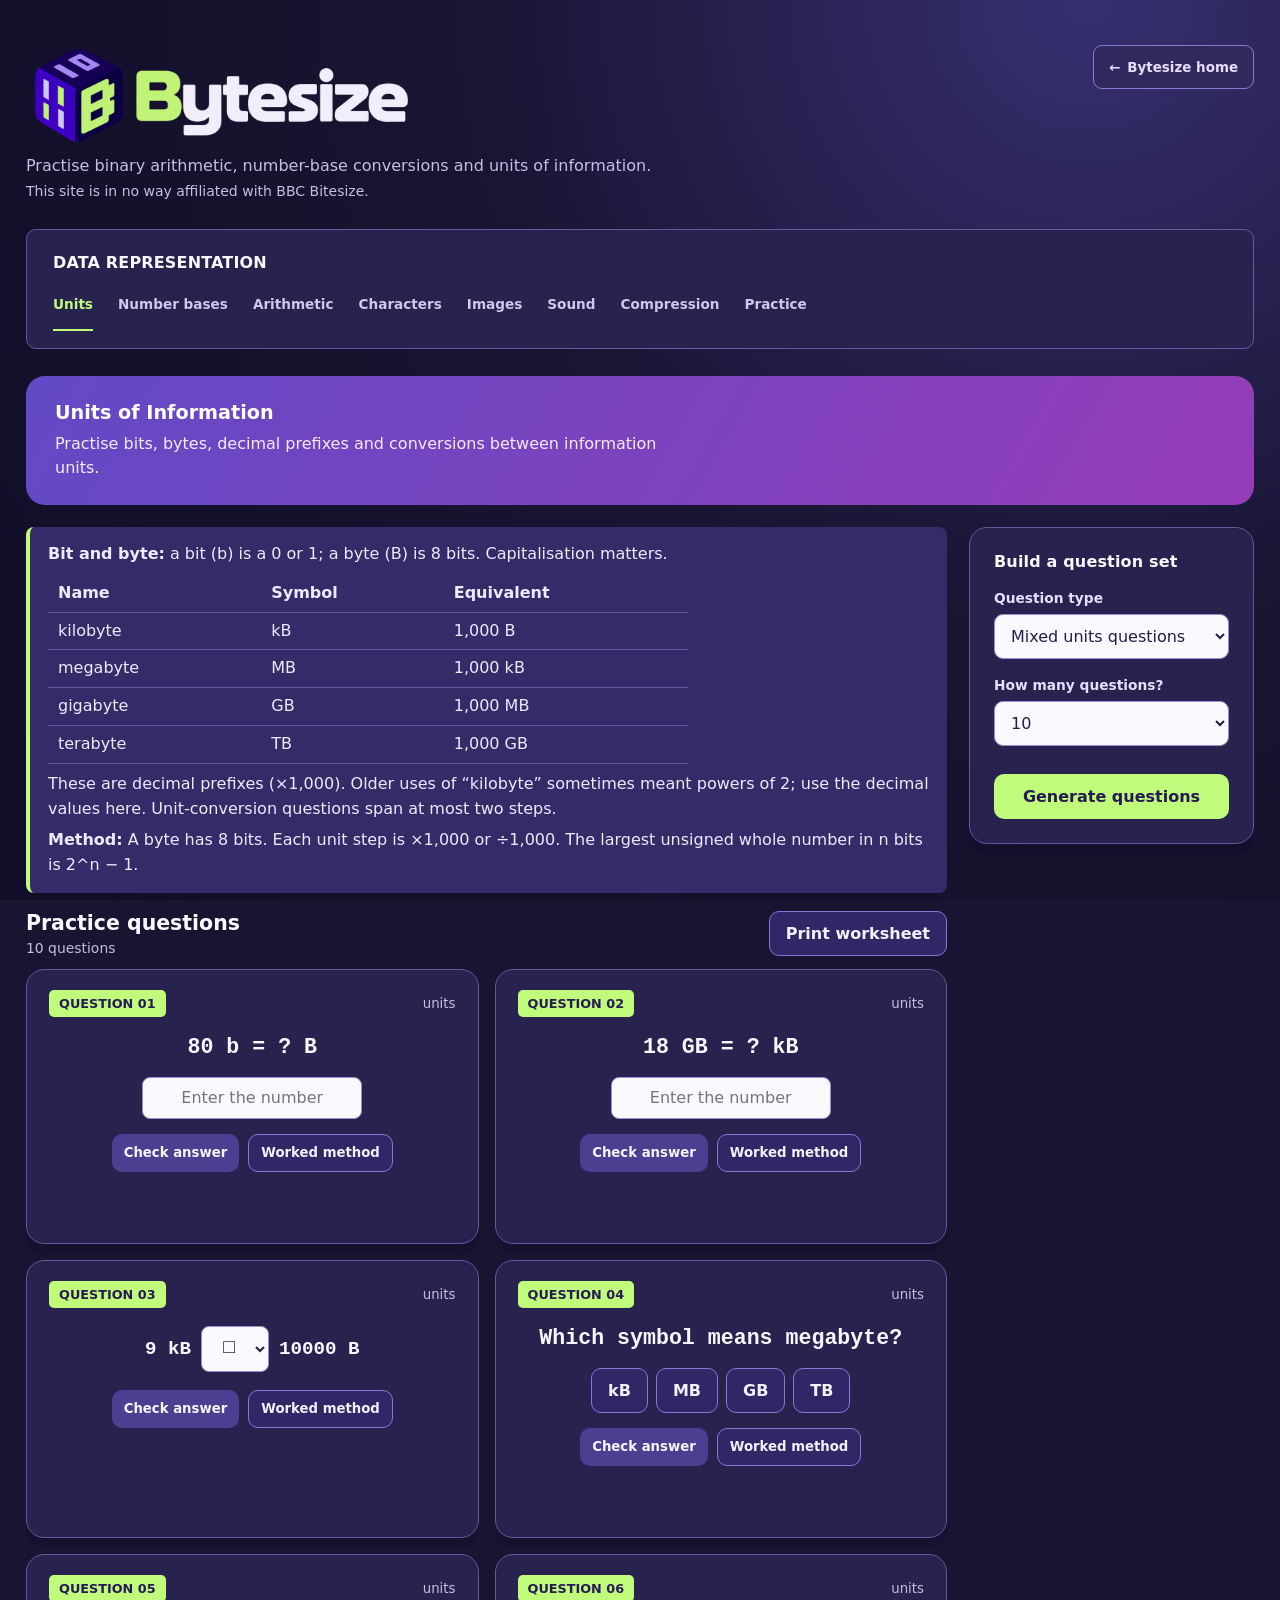
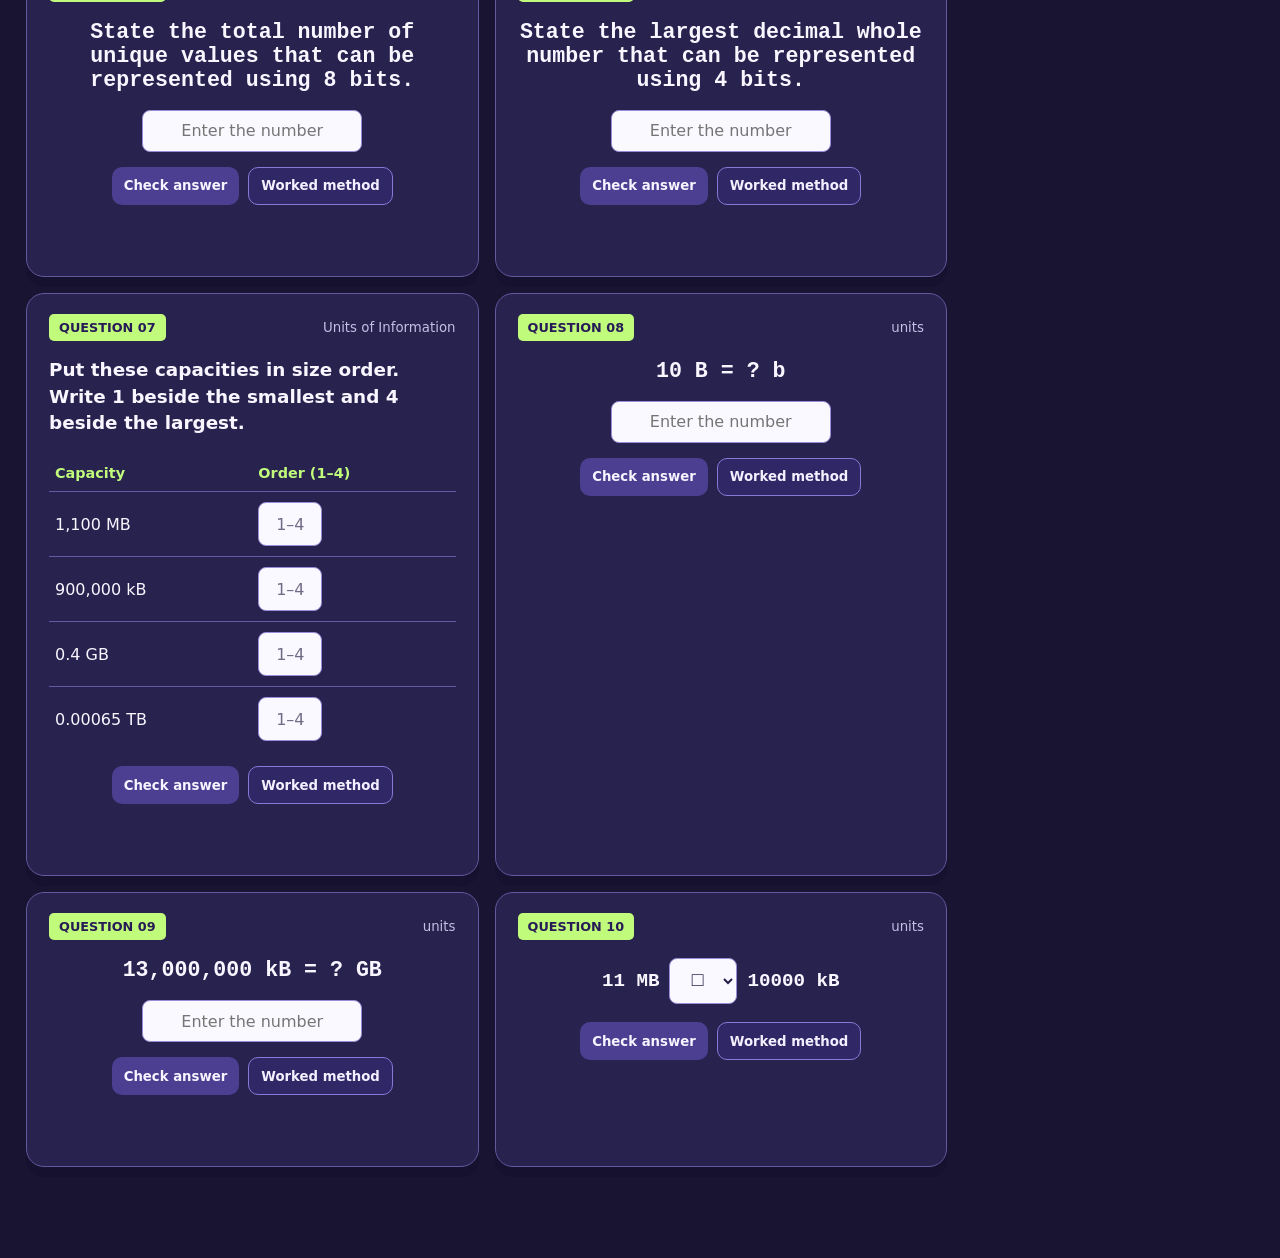
==== commit facc9751: "Publish Bytesize version 27 Publish the Unit 4 Logic Workshop, expanded student practice, and famili" ====
--- a/student/index.html
+++ b/student/index.html
@@ -110,16 +110,16 @@
 #bitmap-section .bitmap-topic-controls{display:flex;align-items:center;gap:10px;flex-wrap:wrap;max-width:100%}#bitmap-topic{max-width:100%;min-height:44px;background:#faf9ff;color:#241e47;border:1px solid #9b8cda}#bitmap-topic:focus-visible{outline:3px solid #c1fb7b;outline-offset:3px}#bitmap-section [hidden]{display:none!important}
 @media print{#bitmap-section .bitmap-topic-controls{display:none!important}#bitmap-section.bitmap-conversions-only #bitmap-convert-heading{break-before:auto;page-break-before:auto}}
 </style><link rel="stylesheet" href="../hub-nav.css">
-<link rel="stylesheet" href="practice-questions.css">
+<link rel="stylesheet" href="practice-questions.css?v=bytesize-v27">
 <link rel="stylesheet" href="worked-methods.css">
-<link rel="stylesheet" href="number-chain.css?v=bytesize-v19">
+<link rel="stylesheet" href="number-chain.css">
 <link rel="stylesheet" href="topic-intro.css">
-<script src="worked-methods.js?v=bytesize-v19"></script>
+<script src="worked-methods.js?v=bytesize-v27"></script>
 <link rel="stylesheet" href="topic-menu.css">
 </head>
 <body>
 <div class="shell">
-  <header class="mast hub-student-header"><div><h1 class="logo-heading"><img class="site-logo" src="[data-uri]